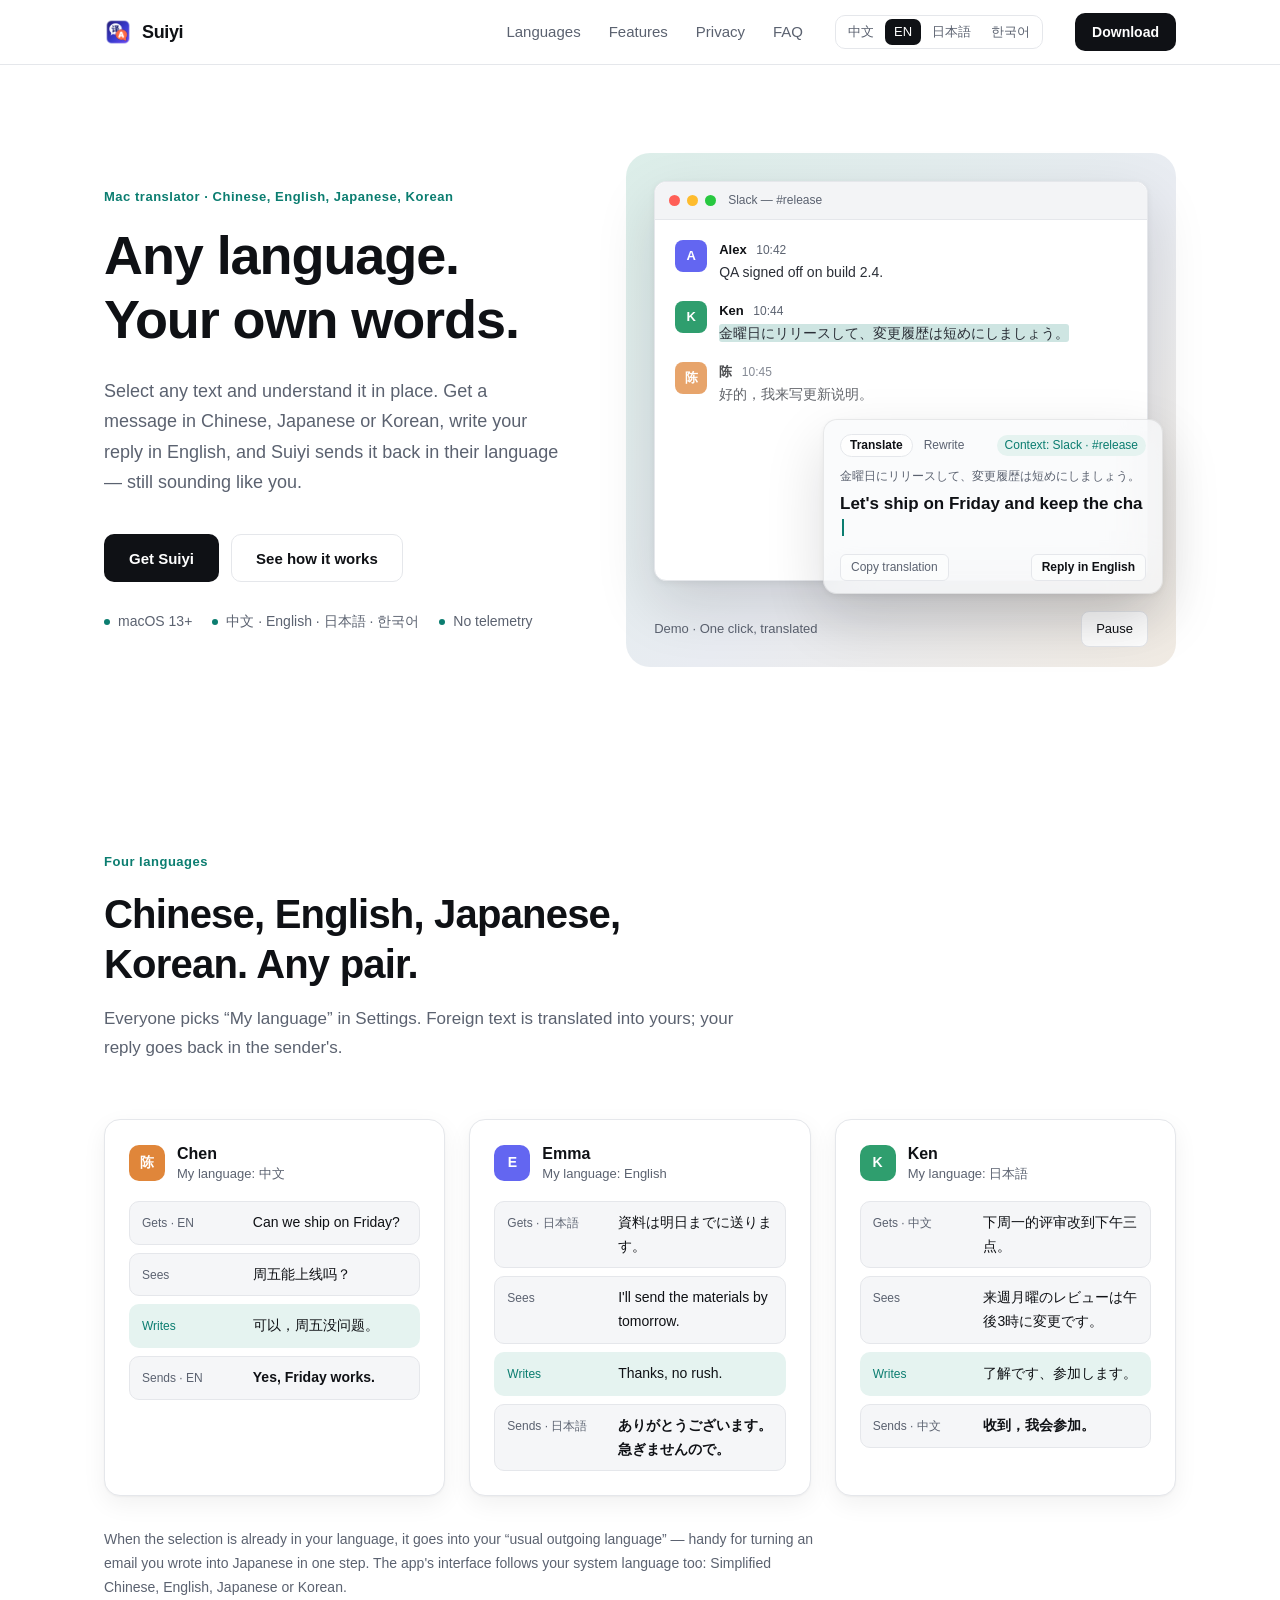
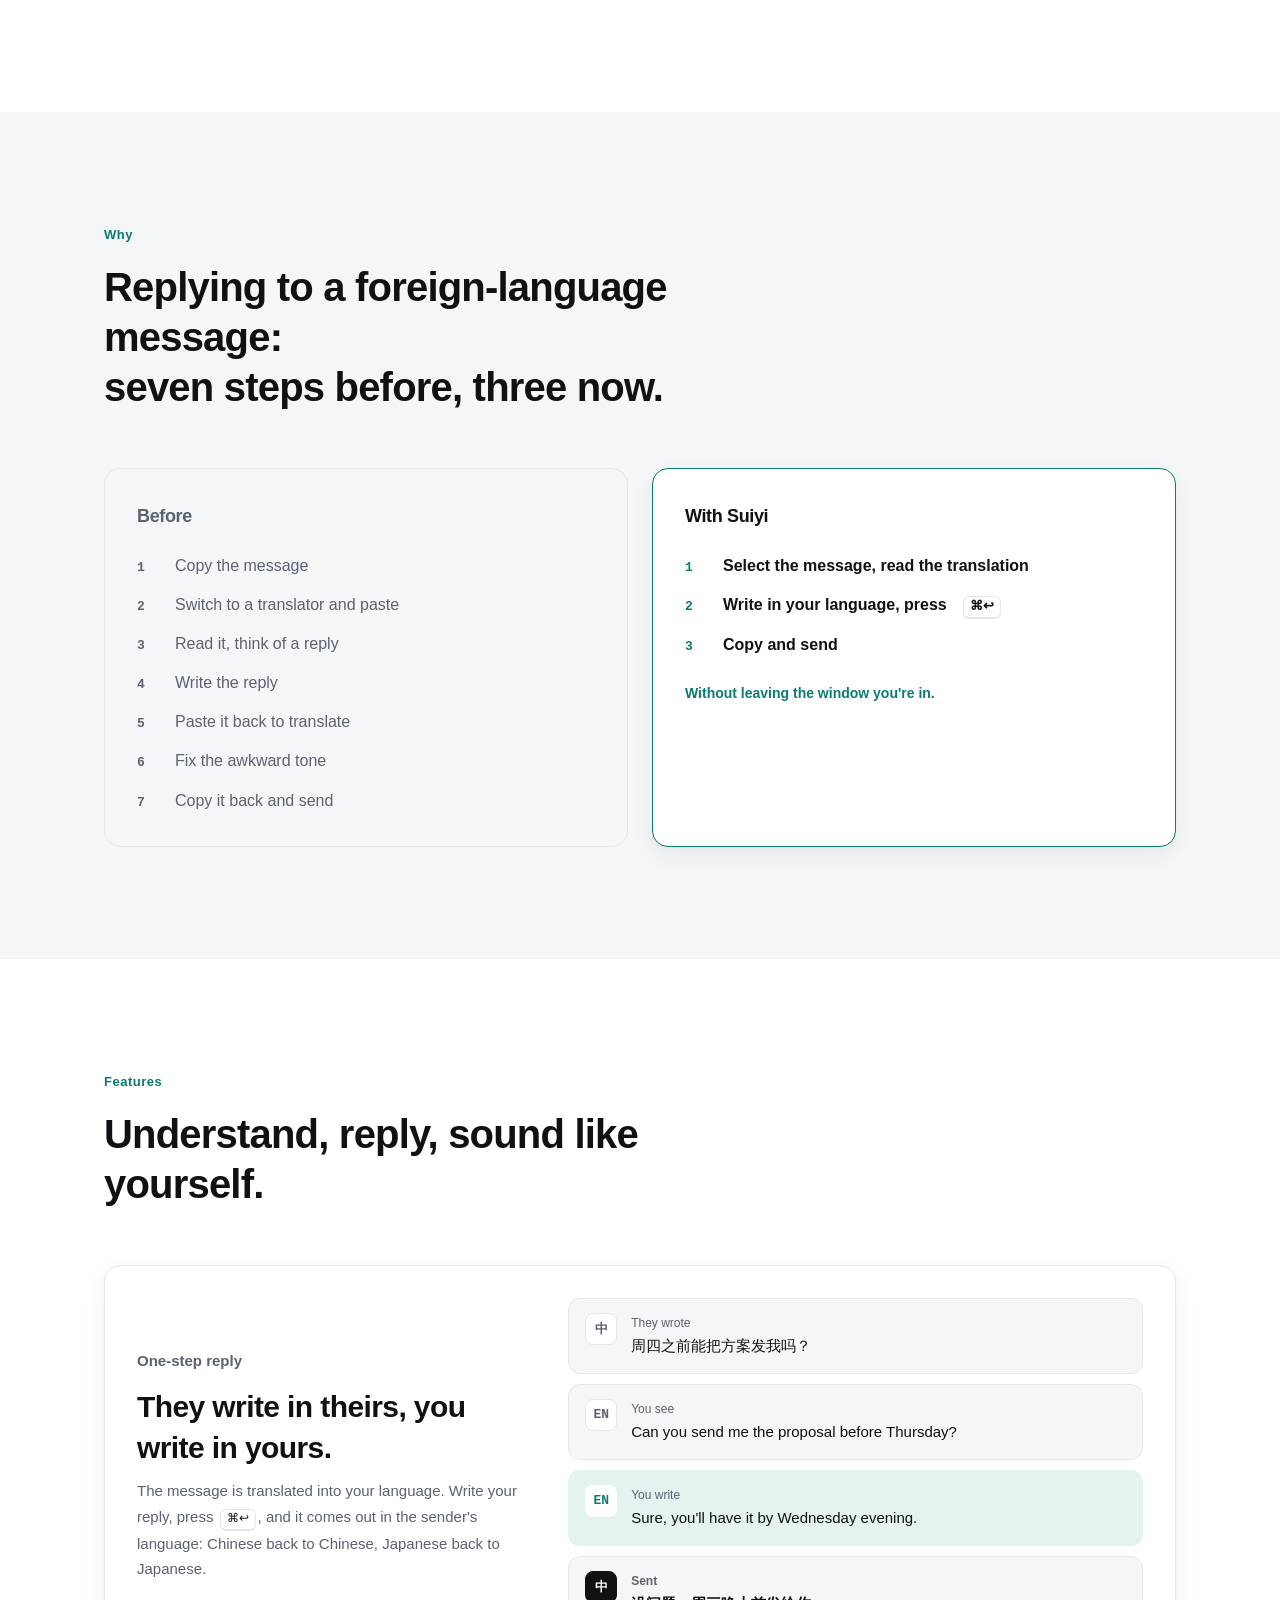
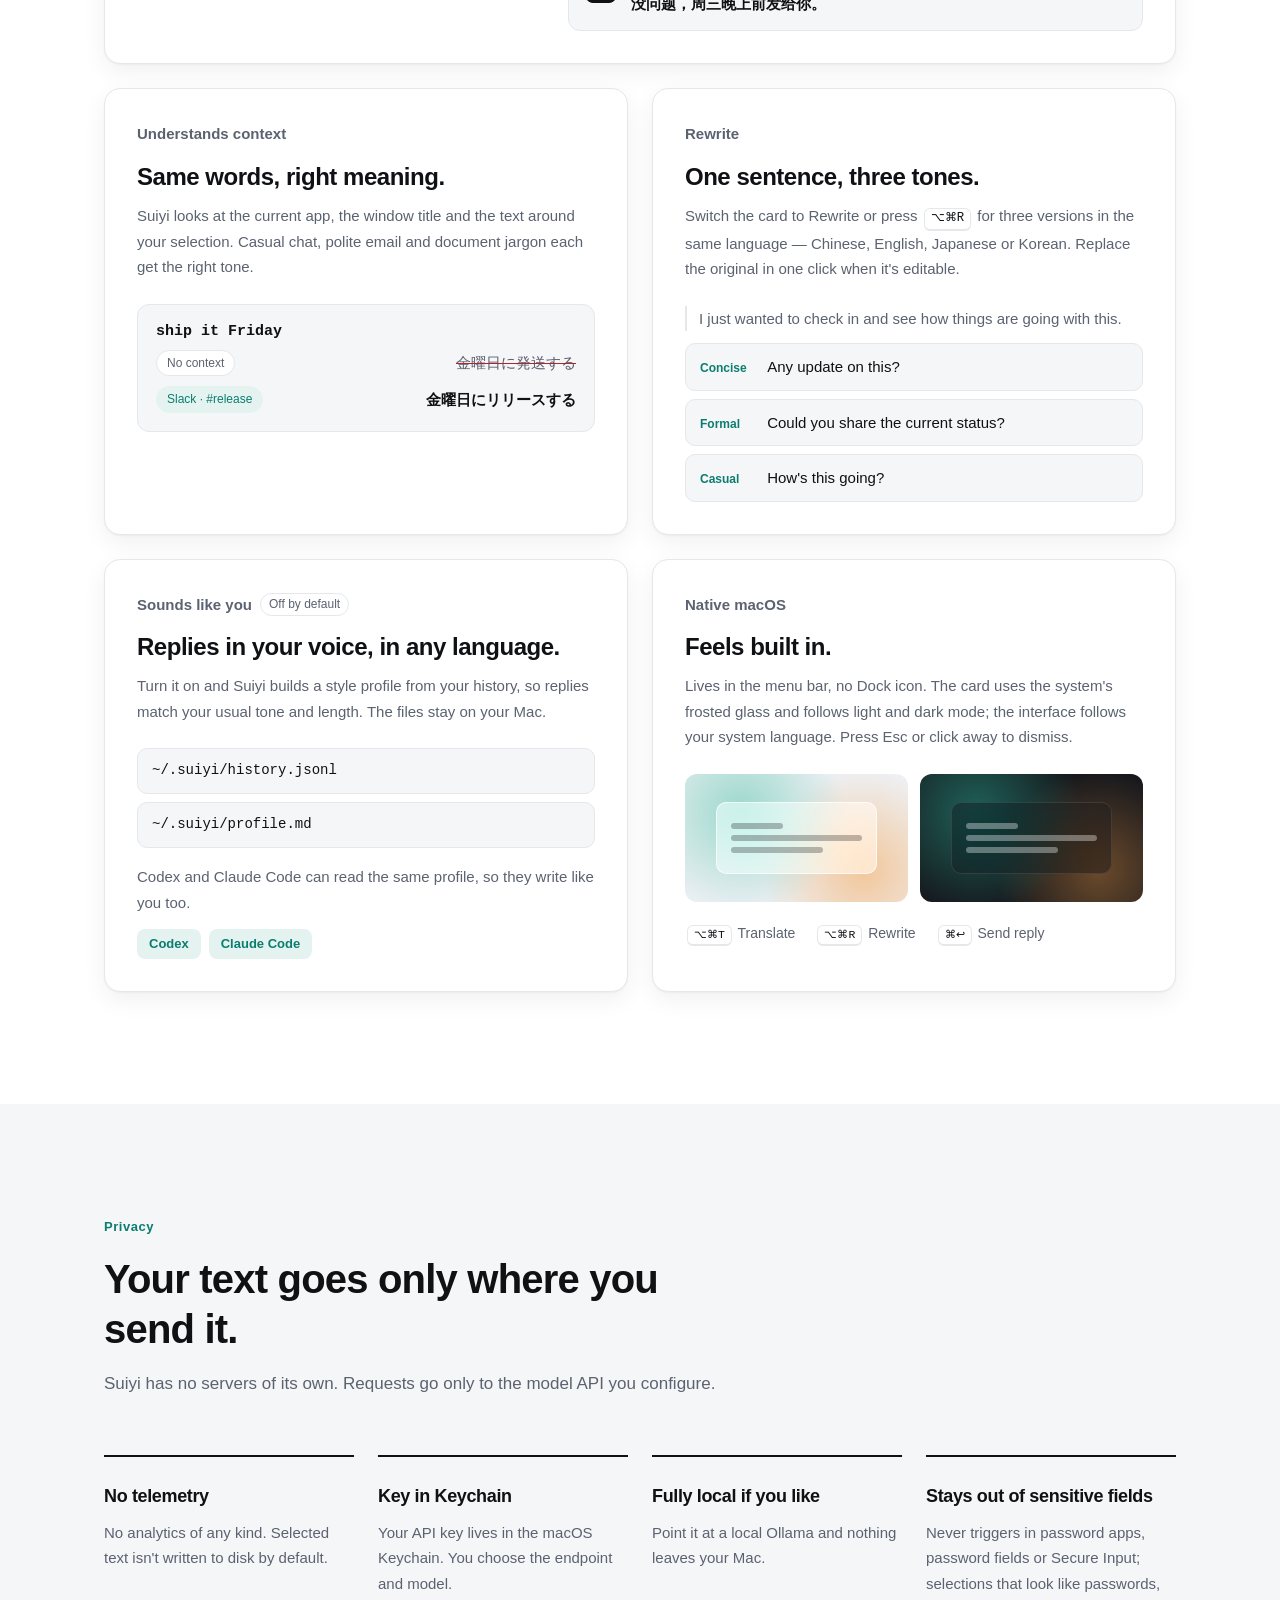
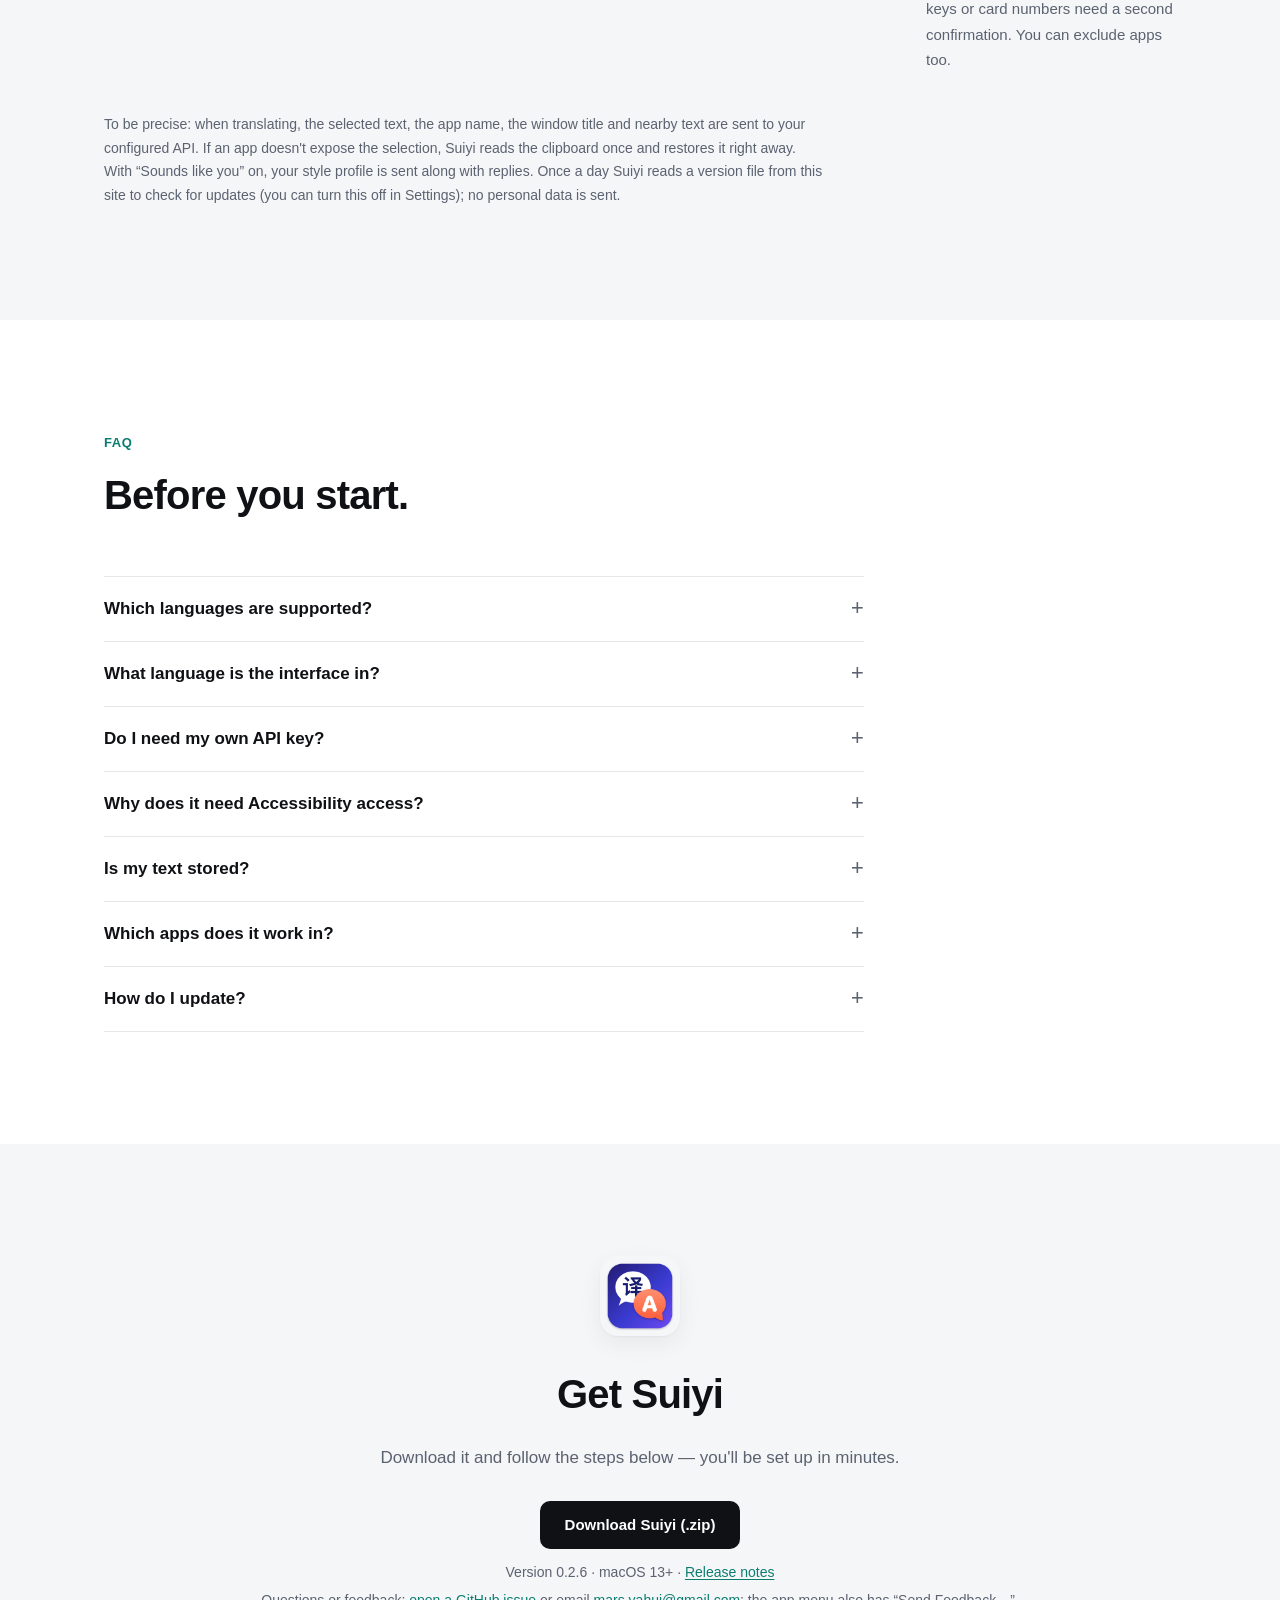
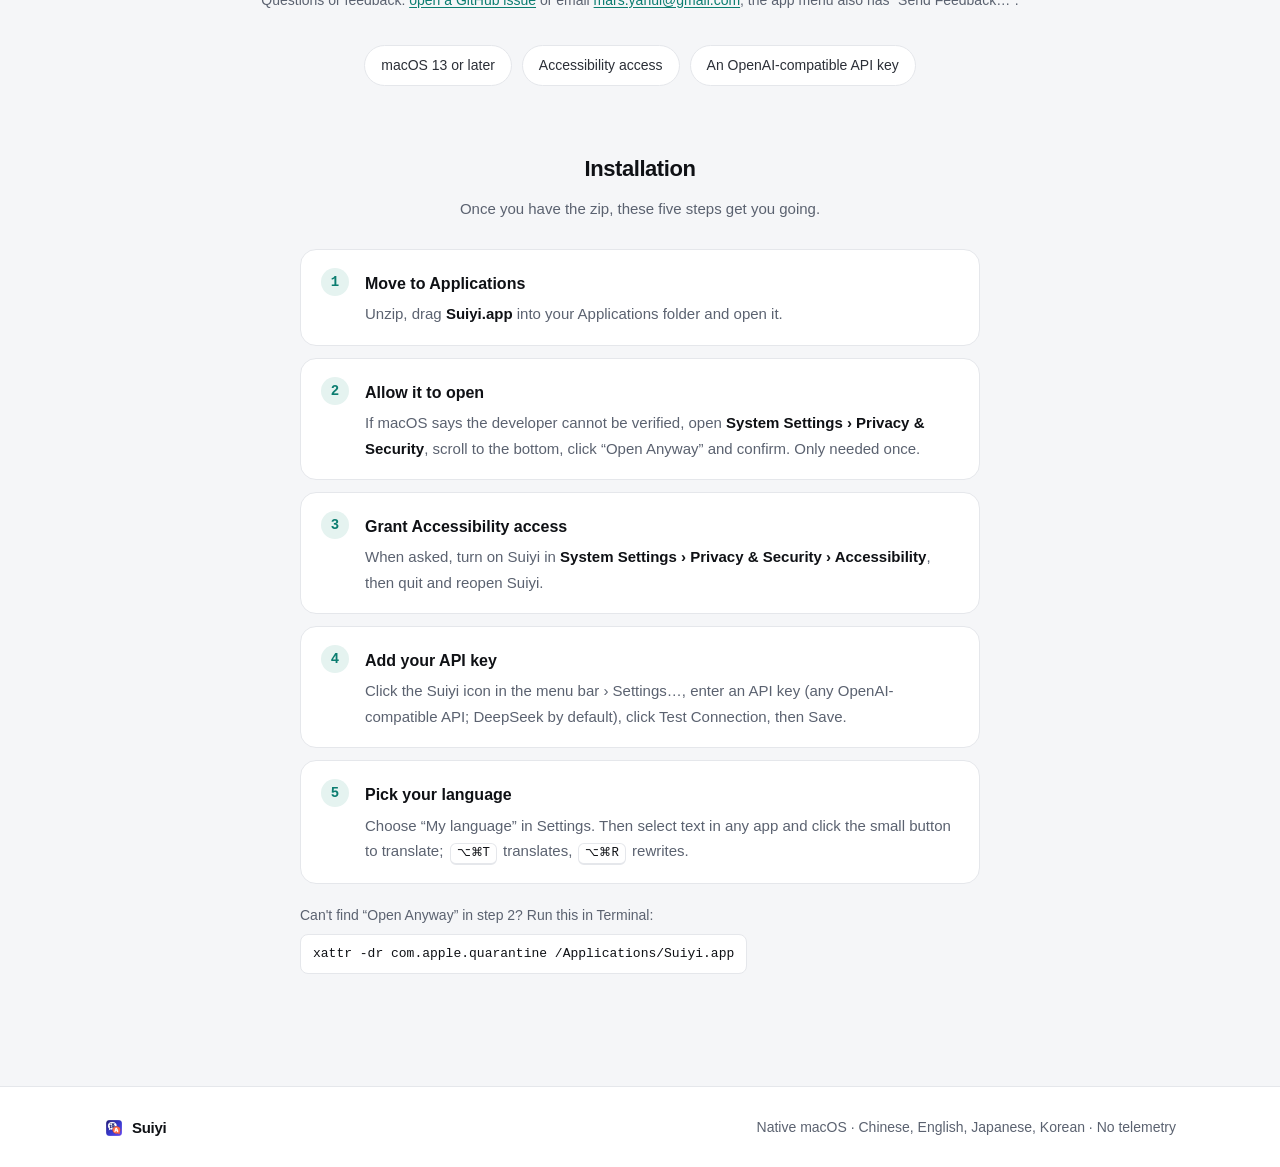
==== en/index.html @ 26861d2a "Merge pull request #13 from mars16881688/release-0.2.6 官网与 latest.json 更新到 0.2.6" ====
<!doctype html>
<html lang="en">
<head>
  <meta charset="utf-8">
  <meta name="viewport" content="width=device-width, initial-scale=1">
  <meta name="color-scheme" content="light dark">
  <meta name="theme-color" content="#ffffff" media="(prefers-color-scheme: light)">
  <meta name="theme-color" content="#0c0d10" media="(prefers-color-scheme: dark)">
  <title>Suiyi — Translate anything on your Mac · Chinese, English, Japanese, Korean</title>
  <meta name="description" content="Suiyi is a menu bar translator for Mac. Translate between Chinese, English, Japanese and Korean wherever you select text, and reply in your own language — it goes out in the sender's. No telemetry.">
  <link rel="alternate" hreflang="zh-CN" href="https://mars16881688.github.io/fanyi-site/">
  <link rel="alternate" hreflang="en" href="https://mars16881688.github.io/fanyi-site/en/">
  <link rel="alternate" hreflang="ja" href="https://mars16881688.github.io/fanyi-site/ja/">
  <link rel="alternate" hreflang="ko" href="https://mars16881688.github.io/fanyi-site/ko/">
  <link rel="alternate" hreflang="x-default" href="https://mars16881688.github.io/fanyi-site/">
  <meta property="og:type" content="website">
  <meta property="og:locale" content="en_US">
  <meta property="og:title" content="Suiyi — Translate anything on your Mac">
  <meta property="og:description" content="Chinese, English, Japanese and Korean, any pair. Read and reply in your own language. Native macOS, no telemetry.">
  <meta property="og:url" content="https://mars16881688.github.io/fanyi-site/en/">
  <meta property="og:image" content="https://mars16881688.github.io/fanyi-site/assets/icon-512.png">
  <link rel="icon" type="image/png" href="../assets/favicon-64.png">
  <link rel="apple-touch-icon" href="../assets/apple-touch-icon.png">
  <link rel="stylesheet" href="../styles.css">
  <script src="../main.js" defer></script>
</head>
<body>
  <a class="skip-link" href="#main">Skip to content</a>

  <header class="site-header">
    <nav class="container nav" aria-label="Main">
      <a class="brand" href="#top"><img src="../assets/favicon-64.png" width="28" height="28" alt=""><span>Suiyi</span></a>
      <div class="nav-links">
        <a href="#languages">Languages</a>
        <a href="#features">Features</a>
        <a href="#privacy">Privacy</a>
        <a href="#faq">FAQ</a>
      </div>
      <div class="lang-switch" aria-label="Language">
        <a href="../" lang="zh-CN" data-lang="zh">中文</a>
        <a href="./" lang="en" data-lang="en" aria-current="page">EN</a>
        <a href="../ja/" lang="ja" data-lang="ja">日本語</a>
        <a href="../ko/" lang="ko" data-lang="ko">한국어</a>
      </div>
      <a class="btn btn-primary btn-sm" href="#get">Download</a>
    </nav>
  </header>

  <main id="main">
    <!-- Hero -->
    <section class="hero" id="top" aria-labelledby="hero-title">
      <div class="container hero-grid">
        <div class="hero-copy">
          <p class="eyebrow">Mac translator · Chinese, English, Japanese, Korean</p>
          <h1 id="hero-title"><span class="line">Any language.</span><span class="line">Your own words.</span></h1>
          <p class="lede">Select any text and understand it in place. Get a message in Chinese, Japanese or Korean, write your reply in English, and Suiyi sends it back in their language — still sounding like you.</p>
          <div class="hero-actions">
            <a class="btn btn-primary" href="#get">Get Suiyi</a>
            <a class="btn btn-ghost" href="#languages">See how it works</a>
          </div>
          <ul class="hero-meta" aria-label="At a glance">
            <li>macOS 13+</li>
            <li>中文 · English · 日本語 · 한국어</li>
            <li>No telemetry</li>
          </ul>
        </div>

        <figure class="hero-visual">
          <div class="mac" id="demo" data-stage="4" role="img"
               data-status="Demo" data-static="Illustration" data-pause="Pause" data-play="Play"
               data-pause-label="Pause the demo" data-play-label="Play the demo"
               data-stages="Before selecting|Japanese text selected|Suiyi button appears|One click, translated|Done"
               aria-label="Illustration: in Slack, a Japanese message is selected, the Suiyi button appears and a frosted-glass card translates it, using the #release channel as context, into: Let's ship on Friday and keep the changelog short.">
            <div class="mac-bar" aria-hidden="true">
              <span class="lights"><i></i><i></i><i></i></span>
              <span class="mac-title">Slack — #release</span>
            </div>
            <div class="mac-body" aria-hidden="true">
              <div class="msg">
                <span class="avatar a1">A</span>
                <div><p class="msg-name">Alex <time>10:42</time></p><p>QA signed off on build 2.4.</p></div>
              </div>
              <div class="msg">
                <span class="avatar a3">K</span>
                <div><p class="msg-name">Ken <time>10:44</time></p><p><mark class="sel" lang="ja">金曜日にリリースして、変更履歴は短めにしましょう。</mark></p></div>
              </div>
              <div class="msg msg-faint">
                <span class="avatar a2">陈</span>
                <div><p class="msg-name">陈 <time>10:45</time></p><p lang="zh-CN">好的，我来写更新说明。</p></div>
              </div>

              <div class="pill"><span class="pill-mark"><svg viewBox="0 0 16 16" width="13" height="13" aria-hidden="true"><path d="M3 3.5h10a1.5 1.5 0 0 1 1.5 1.5v5A1.5 1.5 0 0 1 13 11.5H8l-3 2.5v-2.5H3A1.5 1.5 0 0 1 1.5 10V5A1.5 1.5 0 0 1 3 3.5Z" fill="currentColor"/></svg></span></div>

              <div class="pop">
                <div class="pop-head">
                  <span class="pop-tabs"><b>Translate</b><span>Rewrite</span></span>
                  <span class="pop-ctx">Context: Slack · #release</span>
                </div>
                <p class="pop-src" lang="ja">金曜日にリリースして、変更履歴は短めにしましょう。</p>
                <p class="pop-out"><span id="demo-text">Let's ship on Friday and keep the changelog short.</span><span class="caret"></span></p>
                <div class="pop-actions"><span>Copy translation</span><span class="pop-reply">Reply in English</span></div>
              </div>
            </div>
          </div>
          <figcaption class="demo-bar">
            <span class="demo-status" id="demo-status">Demo</span>
            <button class="demo-toggle" id="demo-toggle" type="button" hidden>Pause</button>
          </figcaption>
        </figure>
      </div>
    </section>

    <!-- Languages -->
    <section class="section" id="languages" aria-labelledby="languages-title">
      <div class="container">
        <div class="section-head">
          <p class="eyebrow">Four languages</p>
          <h2 id="languages-title">Chinese, English, Japanese, Korean. Any pair.</h2>
          <p class="section-sub">Everyone picks “My language” in Settings. Foreign text is translated into yours; your reply goes back in the sender's.</p>
        </div>
        <ul class="people">
          <li class="person">
            <div class="person-head"><span class="avatar a2">陈</span><div><p class="person-name">Chen</p><p class="person-lang">My language: 中文</p></div></div>
            <ol class="flow-list">
              <li><span class="k">Gets · EN</span><span class="v">Can we ship on Friday?</span></li>
              <li><span class="k">Sees</span><span class="v" lang="zh-CN">周五能上线吗？</span></li>
              <li class="mine"><span class="k">Writes</span><span class="v" lang="zh-CN">可以，周五没问题。</span></li>
              <li class="out"><span class="k">Sends · EN</span><span class="v">Yes, Friday works.</span></li>
            </ol>
          </li>
          <li class="person">
            <div class="person-head"><span class="avatar a1">E</span><div><p class="person-name">Emma</p><p class="person-lang">My language: English</p></div></div>
            <ol class="flow-list">
              <li><span class="k">Gets · 日本語</span><span class="v" lang="ja">資料は明日までに送ります。</span></li>
              <li><span class="k">Sees</span><span class="v">I'll send the materials by tomorrow.</span></li>
              <li class="mine"><span class="k">Writes</span><span class="v">Thanks, no rush.</span></li>
              <li class="out"><span class="k">Sends · 日本語</span><span class="v" lang="ja">ありがとうございます。急ぎませんので。</span></li>
            </ol>
          </li>
          <li class="person">
            <div class="person-head"><span class="avatar a3">K</span><div><p class="person-name">Ken</p><p class="person-lang">My language: 日本語</p></div></div>
            <ol class="flow-list">
              <li><span class="k">Gets · 中文</span><span class="v" lang="zh-CN">下周一的评审改到下午三点。</span></li>
              <li><span class="k">Sees</span><span class="v" lang="ja">来週月曜のレビューは午後3時に変更です。</span></li>
              <li class="mine"><span class="k">Writes</span><span class="v" lang="ja">了解です、参加します。</span></li>
              <li class="out"><span class="k">Sends · 中文</span><span class="v" lang="zh-CN">收到，我会参加。</span></li>
            </ol>
          </li>
        </ul>
        <p class="fineprint">When the selection is already in your language, it goes into your “usual outgoing language” — handy for turning an email you wrote into Japanese in one step. The app's interface follows your system language too: Simplified Chinese, English, Japanese or Korean.</p>
      </div>
    </section>

    <!-- Why -->
    <section class="section section-alt" id="why" aria-labelledby="why-title">
      <div class="container">
        <div class="section-head">
          <p class="eyebrow">Why</p>
          <h2 id="why-title">Replying to a foreign-language message:<br>seven steps before, three now.</h2>
        </div>
        <div class="compare">
          <div class="compare-col compare-before">
            <h3>Before</h3>
            <ol>
              <li>Copy the message</li>
              <li>Switch to a translator and paste</li>
              <li>Read it, think of a reply</li>
              <li>Write the reply</li>
              <li>Paste it back to translate</li>
              <li>Fix the awkward tone</li>
              <li>Copy it back and send</li>
            </ol>
          </div>
          <div class="compare-col compare-after">
            <h3>With Suiyi</h3>
            <ol>
              <li>Select the message, read the translation</li>
              <li>Write in your language, press <kbd>⌘↩</kbd></li>
              <li>Copy and send</li>
            </ol>
            <p class="compare-note">Without leaving the window you're in.</p>
          </div>
        </div>
      </div>
    </section>

    <!-- Features -->
    <section class="section" id="features" aria-labelledby="features-title">
      <div class="container">
        <div class="section-head">
          <p class="eyebrow">Features</p>
          <h2 id="features-title">Understand, reply, sound like yourself.</h2>
        </div>

        <!-- Reply -->
        <article class="feature feature-wide">
          <div class="feature-text">
            <p class="tag">One-step reply</p>
            <h3>They write in theirs, you write in yours.</h3>
            <p>The message is translated into your language. Write your reply, press <kbd>⌘↩</kbd>, and it comes out in the sender's language: Chinese back to Chinese, Japanese back to Japanese.</p>
          </div>
          <div class="reply-flow" aria-label="One-step reply example">
            <div class="rf-row"><span class="rf-lang">中</span><p><span class="rf-label">They wrote</span><span lang="zh-CN">周四之前能把方案发我吗？</span></p></div>
            <div class="rf-row"><span class="rf-lang">EN</span><p><span class="rf-label">You see</span>Can you send me the proposal before Thursday?</p></div>
            <div class="rf-row rf-me"><span class="rf-lang">EN</span><p><span class="rf-label">You write</span>Sure, you'll have it by Wednesday evening.</p></div>
            <div class="rf-row rf-out"><span class="rf-lang">中</span><p><span class="rf-label">Sent</span><span lang="zh-CN">没问题，周三晚上前发给你。</span></p></div>
          </div>
        </article>

        <div class="feature-grid">
          <!-- Context -->
          <article class="feature">
            <p class="tag">Understands context</p>
            <h3>Same words, right meaning.</h3>
            <p>Suiyi looks at the current app, the window title and the text around your selection. Casual chat, polite email and document jargon each get the right tone.</p>
            <div class="ctx" aria-label="Context example">
              <p class="ctx-src">ship it Friday</p>
              <div class="ctx-row"><span class="ctx-chip">No context</span><span class="ctx-bad" lang="ja">金曜日に発送する</span></div>
              <div class="ctx-row"><span class="ctx-chip ctx-on">Slack · #release</span><span class="ctx-good" lang="ja">金曜日にリリースする</span></div>
            </div>
          </article>

          <!-- Rewrite -->
          <article class="feature">
            <p class="tag">Rewrite</p>
            <h3>One sentence, three tones.</h3>
            <p>Switch the card to Rewrite or press <kbd>⌥⌘R</kbd> for three versions in the same language — Chinese, English, Japanese or Korean. Replace the original in one click when it's editable.</p>
            <p class="rw-src">I just wanted to check in and see how things are going with this.</p>
            <ul class="rewrite" aria-label="Three rewritten versions">
              <li><span>Concise</span>Any update on this?</li>
              <li><span>Formal</span>Could you share the current status?</li>
              <li><span>Casual</span>How's this going?</li>
            </ul>
          </article>

          <!-- Style -->
          <article class="feature">
            <p class="tag">Sounds like you <span class="badge">Off by default</span></p>
            <h3>Replies in your voice, in any language.</h3>
            <p>Turn it on and Suiyi builds a style profile from your history, so replies match your usual tone and length. The files stay on your Mac.</p>
            <div class="files" aria-label="Local files">
              <code>~/.suiyi/history.jsonl</code>
              <code>~/.suiyi/profile.md</code>
            </div>
            <p class="agents-note">Codex and Claude Code can read the same profile, so they write like you too.</p>
            <div class="agents"><span>Codex</span><span>Claude Code</span></div>
          </article>

          <!-- Native -->
          <article class="feature">
            <p class="tag">Native macOS</p>
            <h3>Feels built in.</h3>
            <p>Lives in the menu bar, no Dock icon. The card uses the system's frosted glass and follows light and dark mode; the interface follows your system language. Press Esc or click away to dismiss.</p>
            <div class="glass-duo" aria-hidden="true">
              <div class="glass-sample gs-light"><div class="gs-card"><i></i><i></i><i></i></div></div>
              <div class="glass-sample gs-dark"><div class="gs-card"><i></i><i></i><i></i></div></div>
            </div>
            <ul class="keys" aria-label="Shortcuts">
              <li><kbd>⌥⌘T</kbd> Translate</li>
              <li><kbd>⌥⌘R</kbd> Rewrite</li>
              <li><kbd>⌘↩</kbd> Send reply</li>
            </ul>
          </article>
        </div>
      </div>
    </section>

    <!-- Privacy -->
    <section class="section section-alt" id="privacy" aria-labelledby="privacy-title">
      <div class="container">
        <div class="section-head">
          <p class="eyebrow">Privacy</p>
          <h2 id="privacy-title">Your text goes only where you send it.</h2>
          <p class="section-sub">Suiyi has no servers of its own. Requests go only to the model API you configure.</p>
        </div>
        <ul class="privacy">
          <li><h3>No telemetry</h3><p>No analytics of any kind. Selected text isn't written to disk by default.</p></li>
          <li><h3>Key in Keychain</h3><p>Your API key lives in the macOS Keychain. You choose the endpoint and model.</p></li>
          <li><h3>Fully local if you like</h3><p>Point it at a local Ollama and nothing leaves your Mac.</p></li>
          <li><h3>Stays out of sensitive fields</h3><p>Never triggers in password apps, password fields or Secure Input; selections that look like passwords, keys or card numbers need a second confirmation. You can exclude apps too.</p></li>
        </ul>
        <p class="fineprint">To be precise: when translating, the selected text, the app name, the window title and nearby text are sent to your configured API. If an app doesn't expose the selection, Suiyi reads the clipboard once and restores it right away. With “Sounds like you” on, your style profile is sent along with replies. Once a day Suiyi reads a version file from this site to check for updates (you can turn this off in Settings); no personal data is sent.</p>
      </div>
    </section>

    <!-- FAQ -->
    <section class="section" id="faq" aria-labelledby="faq-title">
      <div class="container">
        <div class="section-head">
          <p class="eyebrow">FAQ</p>
          <h2 id="faq-title">Before you start.</h2>
        </div>
        <div class="faq">
          <details>
            <summary>Which languages are supported?</summary>
            <p>Any pair of Chinese, English, Japanese and Korean. Pick “My language” in Settings: foreign text goes into your language, your language goes into your “usual outgoing language”, and replies go back in the sender's language. Other languages such as French or German can be translated into your language too.</p>
          </details>
          <details>
            <summary>What language is the interface in?</summary>
            <p>It follows your macOS language: Simplified Chinese, English, Japanese or Korean. Other system languages show English.</p>
          </details>
          <details>
            <summary>Do I need my own API key?</summary>
            <p>Yes. Any OpenAI-compatible API works — DeepSeek by default, or OpenAI, OpenRouter, or a local Ollama. Usage is billed by your provider.</p>
          </details>
          <details>
            <summary>Why does it need Accessibility access?</summary>
            <p>Reading your selection and replacing it with a rewrite both require this macOS permission. Suiyi can't work without it.</p>
          </details>
          <details>
            <summary>Is my text stored?</summary>
            <p>Not by default. Only when you turn on “Sounds like you” are history and the style profile kept on your Mac in <code>~/.suiyi</code>, and you can delete them any time.</p>
          </details>
          <details>
            <summary>Which apps does it work in?</summary>
            <p>Most apps where you can select text: browsers, Slack, Teams, Mail and more. Terminals and code editors often show keys, so they are off by default; turn them on in Settings › Security. You can exclude apps in Settings.</p>
          </details>
          <details>
            <summary>How do I update?</summary>
            <p>When a new version is out, Suiyi tells you; click “Update Now” and it downloads, verifies the signature, replaces itself and reopens, keeping your settings and permissions. You can also use “Check for Updates…” in the menu. Versions 0.2.4 and earlier need a one-time manual download of 0.2.5.</p>
          </details>
        </div>
      </div>
    </section>

    <!-- Get -->
    <section class="section section-alt get" id="get" aria-labelledby="get-title">
      <div class="container get-inner">
        <img class="get-icon" src="../assets/icon-512.png" width="80" height="80" alt="Suiyi app icon">
        <h2 id="get-title">Get Suiyi</h2>
        <p class="section-sub">Download it and follow the steps below — you'll be set up in minutes.</p>
        <a class="btn btn-primary get-mail" href="https://github.com/mars16881688/fanyi-site/releases/latest/download/Suiyi.zip">Download Suiyi (.zip)</a>
        <p class="get-meta">Version 0.2.6 · macOS 13+ · <a href="https://github.com/mars16881688/fanyi-site/releases/latest">Release notes</a></p>
        <p class="get-meta">Questions or feedback: <a href="https://github.com/mars16881688/fanyi-site/issues/new?template=feedback.md">open a GitHub issue</a> or email <a href="mailto:mars.yahui@gmail.com?subject=Suiyi%20feedback">mars.yahui@gmail.com</a>; the app menu also has “Send Feedback…”.</p>
        <ul class="reqs" aria-label="Requirements">
          <li>macOS 13 or later</li>
          <li>Accessibility access</li>
          <li>An OpenAI-compatible API key</li>
        </ul>
        <div class="install" id="install">
          <h3>Installation</h3>
          <p class="install-sub">Once you have the zip, these five steps get you going.</p>
          <ol class="install-steps">
            <li><span class="step-n">1</span><div><h4>Move to Applications</h4><p>Unzip, drag <b>Suiyi.app</b> into your Applications folder and open it.</p></div></li>
            <li><span class="step-n">2</span><div><h4>Allow it to open</h4><p>If macOS says the developer cannot be verified, open <b>System Settings › Privacy &amp; Security</b>, scroll to the bottom, click “Open Anyway” and confirm. Only needed once.</p></div></li>
            <li><span class="step-n">3</span><div><h4>Grant Accessibility access</h4><p>When asked, turn on Suiyi in <b>System Settings › Privacy &amp; Security › Accessibility</b>, then quit and reopen Suiyi.</p></div></li>
            <li><span class="step-n">4</span><div><h4>Add your API key</h4><p>Click the Suiyi icon in the menu bar › Settings…, enter an API key (any OpenAI-compatible API; DeepSeek by default), click Test Connection, then Save.</p></div></li>
            <li><span class="step-n">5</span><div><h4>Pick your language</h4><p>Choose “My language” in Settings. Then select text in any app and click the small button to translate; <kbd>⌥⌘T</kbd> translates, <kbd>⌥⌘R</kbd> rewrites.</p></div></li>
          </ol>
          <p class="install-fallback">Can't find “Open Anyway” in step 2? Run this in Terminal:<br><code>xattr -dr com.apple.quarantine /Applications/Suiyi.app</code></p>
        </div>
      </div>
    </section>
  </main>

  <footer class="site-footer">
    <div class="container footer-inner">
      <span class="brand brand-sm"><img src="../assets/favicon-64.png" width="20" height="20" alt="">Suiyi</span>
      <span>Native macOS · Chinese, English, Japanese, Korean · No telemetry</span>
    </div>
  </footer>
</body>
</html>
---- styles.css ----
/* ---------- Tokens ---------- */
:root {
  --bg: #ffffff;
  --bg-alt: #f5f6f8;
  --card: #ffffff;
  --ink: #0f1115;
  --text: #2b2f37;
  --muted: #5b6270;
  --line: #e5e7eb;
  --accent: #0b7d70;
  --accent-ink: #ffffff;
  --accent-soft: #e5f3f0;
  --mark: rgba(11, 125, 112, 0.2);
  --danger: #b4232c;
  --shadow: 0 1px 2px rgba(15, 17, 21, 0.04), 0 8px 24px rgba(15, 17, 21, 0.06);
  --shadow-lg: 0 2px 6px rgba(15, 17, 21, 0.06), 0 24px 60px rgba(15, 17, 21, 0.14);

  /* 演示窗口 */
  --win: #ffffff;
  --win-bar: #f3f4f6;
  --wall: linear-gradient(135deg, #dceee9 0%, #e9ecf2 55%, #f1ebe3 100%);
  --glass: rgba(248, 249, 251, 0.7);
  --glass-line: rgba(15, 17, 21, 0.08);

  --radius: 16px;
  --font: -apple-system, BlinkMacSystemFont, "SF Pro Text", "PingFang SC", "Hiragino Sans GB", "Microsoft YaHei", "Noto Sans SC", sans-serif;
  --mono: "SF Mono", ui-monospace, Menlo, Consolas, monospace;
  color-scheme: light dark;
}

@media (prefers-color-scheme: dark) {
  :root {
    --bg: #0c0d10;
    --bg-alt: #121419;
    --card: #16181d;
    --ink: #f4f5f7;
    --text: #d6d9df;
    --muted: #9ba2ae;
    --line: #262a31;
    --accent: #36c7b1;
    --accent-ink: #04201c;
    --accent-soft: rgba(54, 199, 177, 0.12);
    --mark: rgba(54, 199, 177, 0.28);
    --danger: #ff8a8f;
    --shadow: 0 1px 2px rgba(0, 0, 0, 0.3), 0 8px 24px rgba(0, 0, 0, 0.25);
    --shadow-lg: 0 2px 6px rgba(0, 0, 0, 0.4), 0 24px 60px rgba(0, 0, 0, 0.5);

    --win: #1b1d22;
    --win-bar: #23262c;
    --wall: linear-gradient(135deg, #0f2a27 0%, #171a22 55%, #251f1a 100%);
    --glass: rgba(40, 43, 50, 0.66);
    --glass-line: rgba(255, 255, 255, 0.12);
  }
}

/* ---------- Base ---------- */
*, *::before, *::after { box-sizing: border-box; }
html { scroll-behavior: smooth; scroll-padding-top: 72px; -webkit-text-size-adjust: 100%; }
body {
  margin: 0;
  font: 16px/1.7 var(--font);
  color: var(--text);
  background: var(--bg);
  -webkit-font-smoothing: antialiased;
}
h1, h2, h3, p, figure, ul, ol { margin: 0; }
ul, ol { padding: 0; list-style: none; }
img { display: block; max-width: 100%; height: auto; }
a { color: inherit; text-decoration: none; }
h1, h2, h3 { color: var(--ink); font-weight: 700; letter-spacing: -0.02em; }
code, kbd { font-family: var(--mono); }
kbd {
  display: inline-block;
  font-size: 0.82em;
  line-height: 1.4;
  padding: 1px 6px;
  margin: 0 2px;
  border: 1px solid var(--line);
  border-bottom-width: 2px;
  border-radius: 6px;
  background: var(--card);
  color: var(--ink);
  white-space: nowrap;
}
:focus-visible { outline: 2px solid var(--accent); outline-offset: 3px; border-radius: 6px; }

.container { width: 100%; max-width: 1120px; margin: 0 auto; padding: 0 24px; }
.skip-link {
  position: absolute; left: 16px; top: -60px; z-index: 100;
  padding: 8px 16px; border-radius: 8px;
  background: var(--ink); color: var(--bg);
}
.skip-link:focus { top: 12px; }

.eyebrow {
  font-size: 13px; font-weight: 600; letter-spacing: 0.04em;
  color: var(--accent); margin-bottom: 16px;
}

/* ---------- Buttons ---------- */
.btn {
  display: inline-flex; align-items: center; justify-content: center;
  min-height: 48px; padding: 0 24px;
  border-radius: 10px; border: 1px solid transparent;
  font-size: 15px; font-weight: 600; line-height: 1;
  transition: background-color .15s, border-color .15s, color .15s;
}
.btn-sm { min-height: 38px; padding: 0 16px; font-size: 14px; }
.btn-primary { background: var(--ink); color: var(--bg); }
.btn-primary:hover { background: var(--accent); color: var(--accent-ink); }
.btn-ghost { border-color: var(--line); color: var(--ink); background: var(--card); }
.btn-ghost:hover { border-color: var(--muted); }

/* ---------- Header ---------- */
.site-header {
  position: sticky; top: 0; z-index: 50;
  background: color-mix(in srgb, var(--bg) 82%, transparent);
  -webkit-backdrop-filter: saturate(180%) blur(16px);
  backdrop-filter: saturate(180%) blur(16px);
  border-bottom: 1px solid var(--line);
}
.nav { display: flex; align-items: center; gap: 32px; height: 64px; }
.brand { display: inline-flex; align-items: center; gap: 10px; font-weight: 700; font-size: 18px; color: var(--ink); letter-spacing: -0.02em; }
.brand img { border-radius: 7px; }
.nav-links { display: flex; gap: 28px; margin-left: auto; font-size: 15px; color: var(--muted); }
.lang-switch { display: flex; gap: 2px; padding: 3px; border: 1px solid var(--line); border-radius: 10px; font-size: 13px; }
.lang-switch a { padding: 3px 9px; border-radius: 7px; color: var(--muted); line-height: 1.6; }
.lang-switch a:hover { color: var(--ink); }
.lang-switch a[aria-current="page"] { background: var(--ink); color: var(--bg); }
.nav-links a { padding: 8px 0; }
.nav-links a:hover { color: var(--ink); }

/* ---------- Hero ---------- */
.hero { padding: 88px 0 72px; }
.hero-grid { display: grid; grid-template-columns: minmax(0, 5fr) minmax(0, 6fr); gap: 64px; align-items: center; }
.hero h1 { font-size: clamp(36px, 4.4vw, 54px); line-height: 1.18; }
.hero h1 .line { display: block; white-space: nowrap; }
.lede { margin-top: 24px; font-size: 18px; color: var(--muted); max-width: 30em; }
.hero-actions { display: flex; flex-wrap: wrap; gap: 12px; margin-top: 36px; }
.hero-meta { display: flex; flex-wrap: wrap; gap: 8px 20px; margin-top: 28px; font-size: 14px; color: var(--muted); }
.hero-meta li { display: inline-flex; align-items: center; gap: 8px; }
.hero-meta li::before { content: ""; width: 6px; height: 6px; border-radius: 50%; background: var(--accent); }

/* 演示：桌面 + 窗口 */
.hero-visual { padding: 28px 28px 20px; border-radius: 24px; background: var(--wall); }
.mac {
  position: relative;
  border-radius: 12px; background: var(--win);
  box-shadow: var(--shadow-lg);
  border: 1px solid var(--line);
}
.mac-bar { border-radius: 12px 12px 0 0; display: flex; align-items: center; gap: 12px; height: 38px; padding: 0 14px; background: var(--win-bar); border-bottom: 1px solid var(--line); }
.lights { display: flex; gap: 7px; }
.lights i { width: 11px; height: 11px; border-radius: 50%; background: #ff5f57; }
.lights i:nth-child(2) { background: #febc2e; }
.lights i:nth-child(3) { background: #28c840; }
.mac-title { font-size: 12px; color: var(--muted); font-weight: 500; }
.mac-body { position: relative; min-height: 360px; padding: 20px 20px 24px; font-size: 14px; line-height: 1.6; color: var(--text); }
.msg { display: flex; gap: 12px; margin-bottom: 18px; }
.msg p { overflow-wrap: anywhere; }
.msg-faint { opacity: .75; }
.msg-name { font-weight: 700; color: var(--ink); font-size: 13px; }
.msg-name time { font-weight: 400; color: var(--muted); margin-left: 6px; font-size: 12px; }
.avatar { flex: none; width: 32px; height: 32px; border-radius: 8px; display: grid; place-items: center; color: #fff; font-weight: 700; font-size: 13px; }
.a1 { background: #6366f1; }
.a2 { background: #e0863a; }
.a3 { background: #2f9e6e; }
.sel { color: inherit; background: var(--mark); border-radius: 3px; padding: 1px 0; transition: background-color .3s; }

.pill {
  position: absolute; left: 64px; top: 152px;
  display: inline-flex; align-items: center; gap: 8px;
  padding: 4px; border-radius: 999px;
  background: var(--glass); border: 1px solid var(--glass-line);
  -webkit-backdrop-filter: blur(18px) saturate(180%);
  backdrop-filter: blur(18px) saturate(180%);
  box-shadow: var(--shadow);
  font-size: 12px; font-weight: 600; color: var(--ink);
  opacity: 0; transform: translateY(4px) scale(.96);
  transition: opacity .25s, transform .25s;
}
.pill-mark { width: 24px; height: 24px; border-radius: 50%; display: grid; place-items: center; background: var(--accent); color: var(--accent-ink); font-size: 12px; }
.pill-sep { width: 1px; height: 12px; background: var(--line); }

.pop {
  position: absolute; right: -16px; bottom: -14px; width: min(340px, calc(100% - 24px));
  padding: 14px 16px 12px; border-radius: 14px;
  background: var(--glass); border: 1px solid var(--glass-line);
  -webkit-backdrop-filter: blur(24px) saturate(180%);
  backdrop-filter: blur(24px) saturate(180%);
  box-shadow: var(--shadow-lg);
  opacity: 0; transform: translateY(10px);
  transition: opacity .35s, transform .35s;
}
.pop-head { display: flex; flex-wrap: wrap; justify-content: space-between; align-items: center; gap: 4px 8px; font-size: 12px; color: var(--muted); }
.pop-tabs { display: inline-flex; gap: 2px; align-items: center; }
.pop-tabs b, .pop-tabs span { padding: 1px 9px; border-radius: 999px; line-height: 1.6; }
.pop-tabs b { font-weight: 600; color: var(--ink); background: color-mix(in srgb, var(--win) 70%, transparent); border: 1px solid var(--line); }
.pop-tabs span { color: var(--muted); }
.pop-brand { display: inline-flex; align-items: center; gap: 6px; font-weight: 600; color: var(--ink); }
.pop-brand img { border-radius: 4px; }
.pop-ctx { padding: 1px 8px; border-radius: 999px; background: var(--accent-soft); color: var(--accent); font-weight: 500; white-space: nowrap; }
.pop-src { margin-top: 10px; font-size: 12px; color: var(--muted); }
.pop-out { margin-top: 4px; min-height: 1.6em; font-size: 17px; font-weight: 600; color: var(--ink); line-height: 1.5; }
.caret { display: inline-block; width: 2px; height: 1em; margin-left: 2px; vertical-align: -2px; background: var(--accent); opacity: 0; }
.pop-actions { display: flex; gap: 6px; margin-top: 12px; font-size: 12px; color: var(--muted); }
.pop-actions span { padding: 3px 10px; border-radius: 6px; border: 1px solid var(--line); background: color-mix(in srgb, var(--win) 50%, transparent); }
.pop-actions .pop-reply { margin-left: auto; color: var(--ink); font-weight: 600; }

/* 演示阶段：0 空 / 1 选中 / 2 按钮 / 3 弹窗输出 / 4 完成 */
.mac[data-stage="0"] .sel { background: transparent; }
.mac[data-stage="2"] .pill { opacity: 1; transform: none; }
.mac[data-stage="3"] .pop, .mac[data-stage="4"] .pop { opacity: 1; transform: none; }
.mac[data-stage="3"] .caret { opacity: 1; animation: blink 1s steps(1) infinite; }
@keyframes blink { 50% { opacity: 0; } }

.demo-bar { display: flex; justify-content: space-between; align-items: center; gap: 12px; margin-top: 30px; font-size: 13px; color: var(--muted); }
.demo-toggle {
  min-height: 36px; min-width: 64px; padding: 0 14px;
  border-radius: 8px; border: 1px solid var(--line);
  background: var(--card); color: var(--ink);
  font: inherit; font-size: 13px; cursor: pointer;
}
.demo-toggle:hover { border-color: var(--muted); }
.demo-toggle[hidden] { display: none; }

/* ---------- Sections ---------- */
.section { padding: 112px 0; }
.section-alt { background: var(--bg-alt); }
.section-head { max-width: 640px; margin-bottom: 56px; }
.section-head h2 { font-size: clamp(28px, 3.4vw, 40px); line-height: 1.25; }
.section-sub { margin-top: 16px; font-size: 17px; color: var(--muted); }

/* 三语：三个人 */
.people { display: grid; grid-template-columns: repeat(3, minmax(0, 1fr)); gap: 24px; }
.person { padding: 24px; border-radius: var(--radius); background: var(--card); border: 1px solid var(--line); box-shadow: var(--shadow); min-width: 0; }
.person-head { display: flex; align-items: center; gap: 12px; margin-bottom: 18px; }
.person-head .avatar { width: 36px; height: 36px; border-radius: 10px; font-size: 14px; }
.person-name { font-weight: 700; color: var(--ink); line-height: 1.3; }
.person-lang { font-size: 13px; color: var(--muted); line-height: 1.4; }
.flow-list { display: grid; gap: 8px; }
.flow-list li { display: grid; grid-template-columns: 7.2em minmax(0, 1fr); gap: 10px; align-items: baseline; padding: 9px 12px; border-radius: 10px; background: var(--bg-alt); border: 1px solid var(--line); font-size: 14px; }
.flow-list .k { font-size: 12px; color: var(--muted); white-space: nowrap; }
.flow-list .v { color: var(--ink); overflow-wrap: anywhere; }
.flow-list .mine { background: var(--accent-soft); border-color: transparent; }
.flow-list .mine .k { color: var(--accent); }
.flow-list .out .v { font-weight: 600; }
#languages .fineprint { margin-top: 32px; }

/* 前后对比 */
.compare { display: grid; grid-template-columns: repeat(2, minmax(0, 1fr)); gap: 24px; }
.compare-col { padding: 32px; border-radius: var(--radius); border: 1px solid var(--line); }
.compare-col h3 { font-size: 18px; margin-bottom: 20px; }
.compare-col ol { counter-reset: n; display: grid; gap: 12px; }
.compare-col li { counter-increment: n; display: flex; align-items: baseline; gap: 14px; font-size: 16px; }
.compare-col li::before { content: counter(n); flex: none; width: 24px; font: 600 13px var(--mono); }
.compare-before { background: var(--bg-alt); }
.compare-before h3, .compare-before li { color: var(--muted); }
.compare-before li::before { color: var(--muted); }
.compare-after { background: var(--card); box-shadow: var(--shadow); border-color: var(--accent); }
.compare-after li { color: var(--ink); font-weight: 600; }
.compare-after li::before { color: var(--accent); }
.compare-note { margin-top: 24px; font-size: 14px; color: var(--accent); font-weight: 600; }

/* 功能卡 */
.feature {
  padding: 32px; border-radius: var(--radius);
  background: var(--card); border: 1px solid var(--line);
  box-shadow: var(--shadow);
  min-width: 0;
}
.feature h3 { font-size: 24px; line-height: 1.35; margin-bottom: 10px; }
.feature > p, .feature-text > p { font-size: 15px; color: var(--muted); }
.feature > p code { font-size: .9em; color: var(--ink); }
.tag { display: flex; align-items: center; gap: 8px; font-size: 13px; font-weight: 600; color: var(--accent); margin-bottom: 14px; }
.badge { font-size: 12px; font-weight: 500; color: var(--muted); border: 1px solid var(--line); border-radius: 999px; padding: 0 8px; }

.feature-wide { display: grid; grid-template-columns: minmax(0, 4fr) minmax(0, 6fr); gap: 48px; align-items: center; margin-bottom: 24px; }
.feature-wide h3 { font-size: clamp(24px, 2.6vw, 30px); }
.feature-grid { display: grid; grid-template-columns: repeat(2, minmax(0, 1fr)); gap: 24px; }

/* 一键回复流程 */
.reply-flow { display: grid; gap: 10px; }
.rf-row { display: flex; gap: 14px; align-items: flex-start; padding: 14px 16px; border-radius: 12px; background: var(--bg-alt); border: 1px solid var(--line); }
.rf-row p { font-size: 15px; color: var(--ink); overflow-wrap: anywhere; }
.rf-label { display: block; font-size: 12px; color: var(--muted); }
.rf-lang { flex: none; width: 32px; height: 32px; border-radius: 8px; display: grid; place-items: center; font: 600 13px var(--mono); color: var(--muted); border: 1px solid var(--line); background: var(--card); }
.rf-me { background: var(--accent-soft); border-color: transparent; }
.rf-me .rf-lang { color: var(--accent); border-color: transparent; }
.rf-out .rf-lang { background: var(--ink); color: var(--bg); border-color: var(--ink); }
.rf-out p { font-weight: 600; }

/* 上下文 */
.ctx { margin-top: 24px; padding: 18px; border-radius: 12px; background: var(--bg-alt); border: 1px solid var(--line); display: grid; gap: 10px; }
.ctx-src { font: 600 15px var(--mono); color: var(--ink); }
.ctx-row { display: flex; align-items: center; justify-content: space-between; gap: 12px; flex-wrap: wrap; font-size: 15px; }
.ctx-chip { font-size: 12px; padding: 2px 10px; border-radius: 999px; border: 1px solid var(--line); color: var(--muted); background: var(--card); }
.ctx-on { color: var(--accent); background: var(--accent-soft); border-color: transparent; }
.ctx-bad { color: var(--muted); text-decoration: line-through; text-decoration-color: var(--danger); }
.ctx-good { color: var(--ink); font-weight: 600; }

/* 改写 */
.rw-src { margin-top: 24px; font-size: 14px; color: var(--muted); padding-left: 12px; border-left: 2px solid var(--line); }
.rewrite { margin-top: 12px; display: grid; gap: 8px; }
.rewrite li { display: flex; gap: 12px; align-items: baseline; padding: 10px 14px; border-radius: 10px; background: var(--bg-alt); border: 1px solid var(--line); font-size: 15px; color: var(--ink); }
.rewrite li span { flex: none; font-size: 12px; color: var(--accent); font-weight: 600; width: 2.5em; }
html[lang="en"] .rewrite li span { width: 4.6em; }
html[lang="ja"] .rewrite li span { width: 5.6em; }
html[lang="ko"] .rewrite li span { width: 4.8em; }
html[lang="ko"] .hero h1 { font-size: clamp(30px, 3.9vw, 46px); }
html[lang="ko"] .hero h1 .line { white-space: normal; word-break: keep-all; }
html[lang="ko"] { word-break: keep-all; }

/* 毛玻璃样例 */
.glass-duo { display: grid; grid-template-columns: 1fr 1fr; gap: 12px; margin-top: 24px; }
.glass-sample { position: relative; height: 128px; border-radius: 12px; overflow: hidden; display: grid; place-items: center; }
.gs-light { background: radial-gradient(circle at 25% 30%, #9bd8cc, transparent 55%), radial-gradient(circle at 80% 75%, #f2c79b, transparent 50%), #eef0f4; }
.gs-dark { background: radial-gradient(circle at 25% 30%, #1f6158, transparent 55%), radial-gradient(circle at 80% 75%, #6b4a2b, transparent 50%), #15171c; }
.gs-card { width: 72%; padding: 14px; border-radius: 10px; -webkit-backdrop-filter: blur(16px) saturate(180%); backdrop-filter: blur(16px) saturate(180%); }
.gs-light .gs-card { background: rgba(255, 255, 255, .55); border: 1px solid rgba(255, 255, 255, .7); }
.gs-dark .gs-card { background: rgba(30, 32, 38, .55); border: 1px solid rgba(255, 255, 255, .1); }
.gs-card i { display: block; height: 6px; border-radius: 3px; margin: 6px 0; }
.gs-light .gs-card i { background: rgba(15, 17, 21, .28); }
.gs-dark .gs-card i { background: rgba(255, 255, 255, .35); }
.gs-card i:nth-child(1) { width: 40%; }
.gs-card i:nth-child(3) { width: 70%; }

/* 个人风格 */
.files { margin-top: 24px; display: grid; gap: 8px; }
.files code { display: block; padding: 10px 14px; border-radius: 10px; background: var(--bg-alt); border: 1px solid var(--line); font-size: 14px; color: var(--ink); overflow-wrap: anywhere; }
.agents { display: flex; gap: 8px; margin-top: 14px; flex-wrap: wrap; }
.agents span { font-size: 13px; font-weight: 600; padding: 4px 12px; border-radius: 8px; background: var(--accent-soft); color: var(--accent); }

.agents-note { margin-top: 16px; font-size: 14px; color: var(--muted); }
.keys { display: flex; flex-wrap: wrap; gap: 8px 20px; margin-top: 20px; font-size: 14px; color: var(--muted); }

/* 隐私 */
.privacy { display: grid; grid-template-columns: repeat(4, minmax(0, 1fr)); gap: 24px; }
.privacy li { padding: 24px 0 0; border-top: 2px solid var(--ink); }
.privacy h3 { font-size: 18px; margin-bottom: 8px; }
.privacy p { font-size: 15px; color: var(--muted); }
.fineprint { margin-top: 40px; max-width: 720px; font-size: 14px; color: var(--muted); }

/* 问答 */
.faq { max-width: 760px; border-top: 1px solid var(--line); }
.faq details { border-bottom: 1px solid var(--line); }
.faq summary {
  display: flex; justify-content: space-between; align-items: center; gap: 16px;
  min-height: 64px; padding: 16px 0; cursor: pointer; list-style: none;
  font-size: 17px; font-weight: 600; color: var(--ink);
}
.faq summary::-webkit-details-marker { display: none; }
.faq summary::after { content: "+"; flex: none; font: 400 22px var(--mono); color: var(--muted); }
.faq details[open] summary::after { content: "−"; }
.faq details p { padding: 0 32px 20px 0; font-size: 15px; color: var(--muted); }
.faq code { font-size: .9em; color: var(--ink); }

/* 获取 */
.get-inner { text-align: center; display: flex; flex-direction: column; align-items: center; }
.get-icon { border-radius: 18px; margin-bottom: 24px; box-shadow: var(--shadow); }
.get h2 { font-size: clamp(28px, 3.4vw, 40px); }
.get .section-sub { max-width: 32em; }
.get-mail { margin-top: 28px; }
.get-meta { margin-top: 12px; font-size: 14px; color: var(--muted); }
.get-meta + .get-meta { margin-top: 4px; }
.get-meta a { color: var(--accent); text-decoration: underline; text-underline-offset: 2px; }
.reqs { display: flex; flex-wrap: wrap; justify-content: center; gap: 10px; margin-top: 32px; }
.reqs li { font-size: 14px; color: var(--text); padding: 8px 16px; border-radius: 999px; border: 1px solid var(--line); background: var(--card); }

/* 安装步骤 */
.install { width: 100%; max-width: 680px; margin-top: 64px; text-align: left; }
.install h3 { font-size: 22px; text-align: center; }
.install-sub { margin-top: 8px; font-size: 15px; color: var(--muted); text-align: center; }
.install-steps { display: grid; gap: 12px; margin-top: 28px; counter-reset: none; }
.install-steps li { display: flex; gap: 16px; align-items: flex-start; padding: 18px 20px; border-radius: var(--radius); background: var(--card); border: 1px solid var(--line); }
.install-steps .step-n { flex: none; width: 28px; height: 28px; border-radius: 50%; display: grid; place-items: center; background: var(--accent-soft); color: var(--accent); font: 600 14px var(--mono); }
.install-steps h4 { margin: 2px 0 4px; font-size: 16px; color: var(--ink); }
.install-steps p { font-size: 15px; color: var(--muted); }
.install-steps b { color: var(--ink); font-weight: 600; }
.install-fallback { margin-top: 20px; font-size: 14px; color: var(--muted); }
.install-fallback code { display: inline-block; margin-top: 6px; padding: 8px 12px; border-radius: 8px; background: var(--card); border: 1px solid var(--line); color: var(--ink); font-size: 13px; overflow-wrap: anywhere; }

/* One more thing：Longbridge 指引 */
.lb-guide .install-steps { max-width: 680px; margin-top: 0; }
.lb-guide .install-steps a { color: var(--accent); text-decoration: underline; text-underline-offset: 2px; }
.lb-fields { display: grid; gap: 6px; margin-top: 12px; }
.lb-fields li { display: grid; grid-template-columns: 6.5em minmax(0, 1fr); gap: 10px; align-items: baseline; padding: 8px 12px; border-radius: 10px; background: var(--bg-alt); border: 1px solid var(--line); font-size: 14px; }
.lb-k { color: var(--muted); font-size: 13px; }
.lb-v { color: var(--ink); overflow-wrap: anywhere; }
.lb-v code { font-size: 13px; }
.lb-guide .fineprint { margin-top: 20px; }

/* 页脚 */
.site-footer { border-top: 1px solid var(--line); padding: 28px 0; font-size: 14px; color: var(--muted); }
.footer-inner { display: flex; justify-content: space-between; align-items: center; gap: 16px; flex-wrap: wrap; }
.brand-sm { font-size: 15px; gap: 8px; }
.brand-sm img { border-radius: 5px; }

/* ---------- Responsive ---------- */
@media (max-width: 960px) {
  .hero { padding: 56px 0 72px; }
  .hero-grid { grid-template-columns: minmax(0, 1fr); gap: 48px; }
  .feature-wide { grid-template-columns: minmax(0, 1fr); gap: 28px; }
  .privacy { grid-template-columns: repeat(2, minmax(0, 1fr)); gap: 32px 24px; }
  .people { grid-template-columns: minmax(0, 1fr); max-width: 560px; }
}

@media (max-width: 640px) {
  .container { padding: 0 16px; }
  .nav { gap: 16px; height: 56px; }
  .nav-links { display: none; }
  .lang-switch { margin-left: auto; }
  .lb-fields li { grid-template-columns: minmax(0, 1fr); gap: 2px; }
  .lang-switch a { padding: 3px 6px; }
  /* Four language labels need the room: the header keeps only the icon. */
  .nav > .brand span { position: absolute; width: 1px; height: 1px; overflow: hidden; clip: rect(0 0 0 0); white-space: nowrap; }
  .nav { gap: 10px; }
  .nav .btn-sm { padding: 0 12px; }
  .hero { padding: 40px 0 56px; }
  .lede { font-size: 16px; }
  .hero-actions .btn { flex: 1 1 140px; }
  .hero-visual { padding: 12px; border-radius: 18px; margin: 0 -4px; }
  .mac-body { min-height: 330px; padding: 16px 14px; font-size: 13px; }
  .pop-src { display: none; }
  .msg-faint { display: none; }
  .msg { gap: 10px; margin-bottom: 14px; }
  .avatar { width: 28px; height: 28px; font-size: 12px; }
  .pill { left: 52px; top: 168px; }
  .pop { left: 10px; right: 10px; bottom: 10px; width: auto; }
  .hero-visual { padding-bottom: 12px; }
  .demo-bar { margin-top: 12px; }
  .pop-out { font-size: 16px; }
  .section { padding: 72px 0; }
  .section-head { margin-bottom: 36px; }
  .compare, .feature-grid, .privacy { grid-template-columns: minmax(0, 1fr); }
  .compare-col { padding: 24px 20px; }
  .feature { padding: 24px 20px; }
  .feature h3 { font-size: 22px; }
  .glass-sample { height: 104px; }
}

@media (prefers-reduced-motion: reduce) {
  html { scroll-behavior: auto; }
  *, *::before, *::after { transition: none !important; animation: none !important; }
}
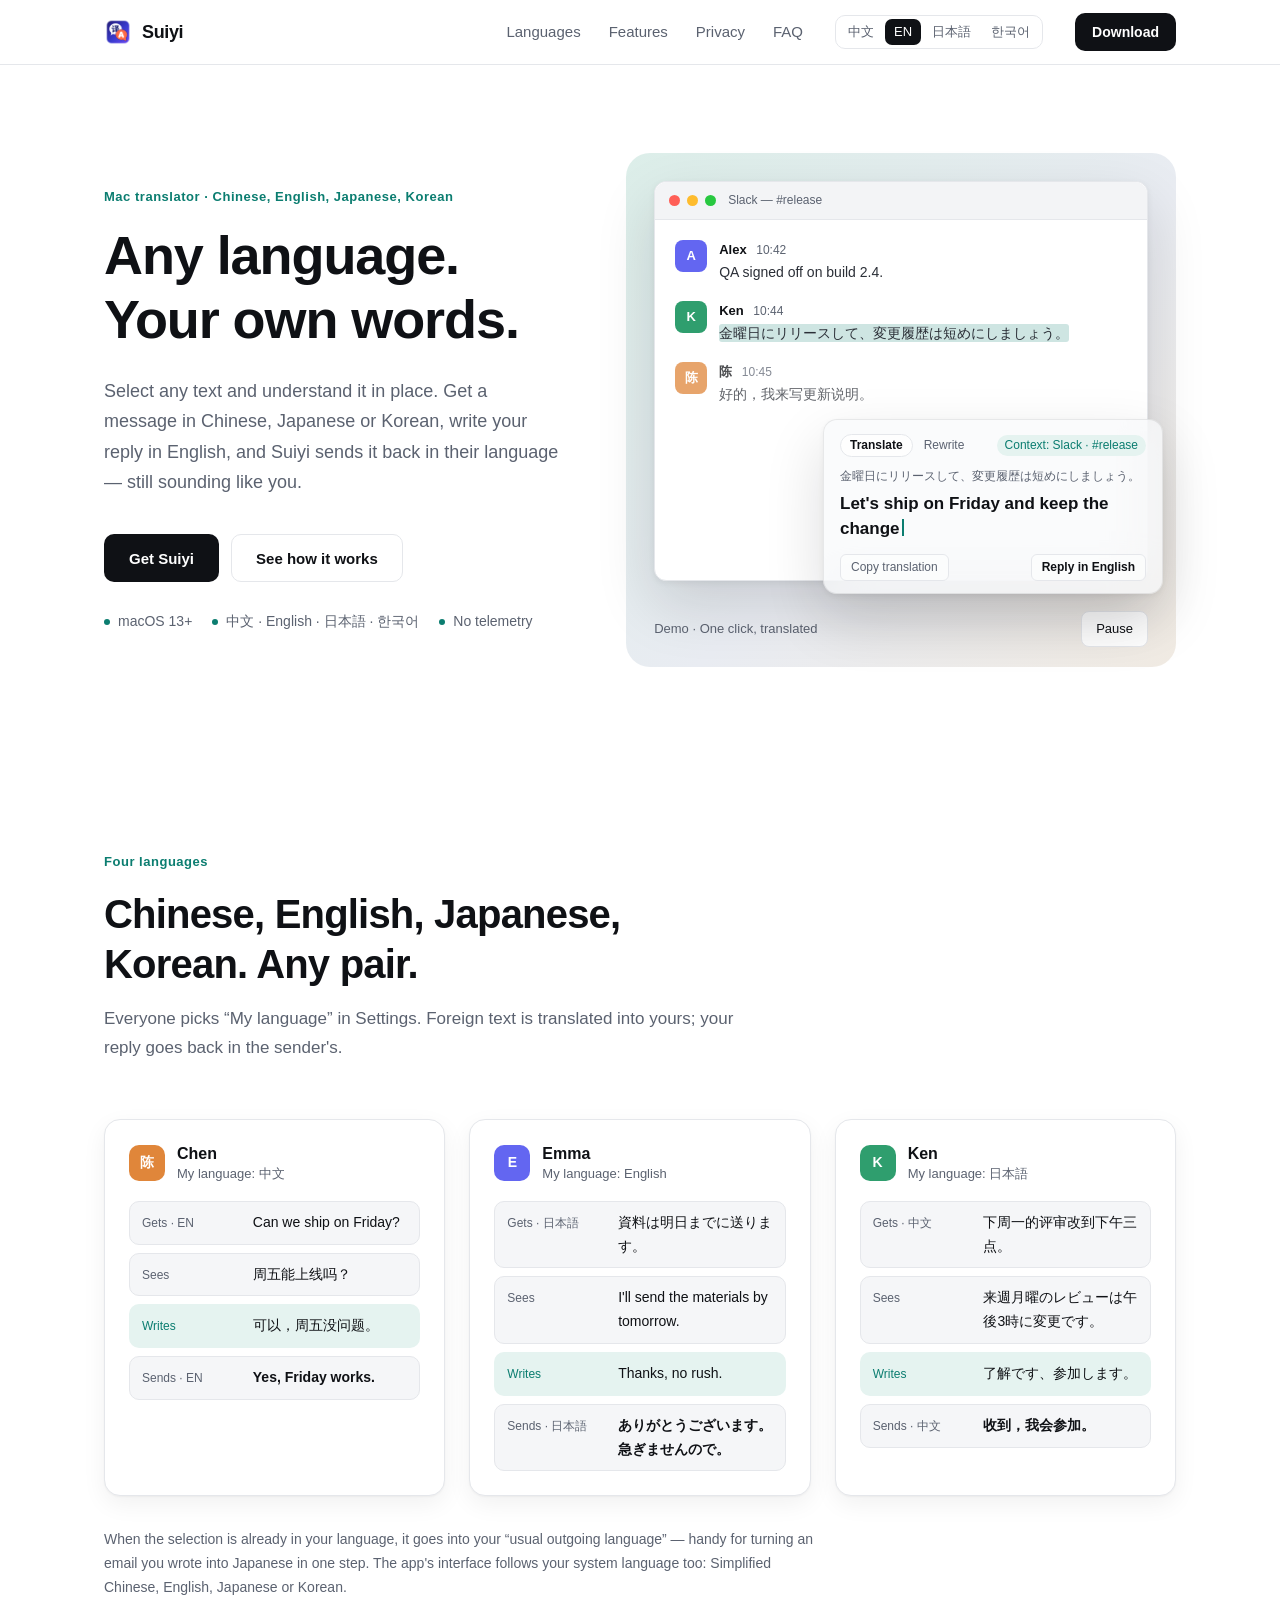
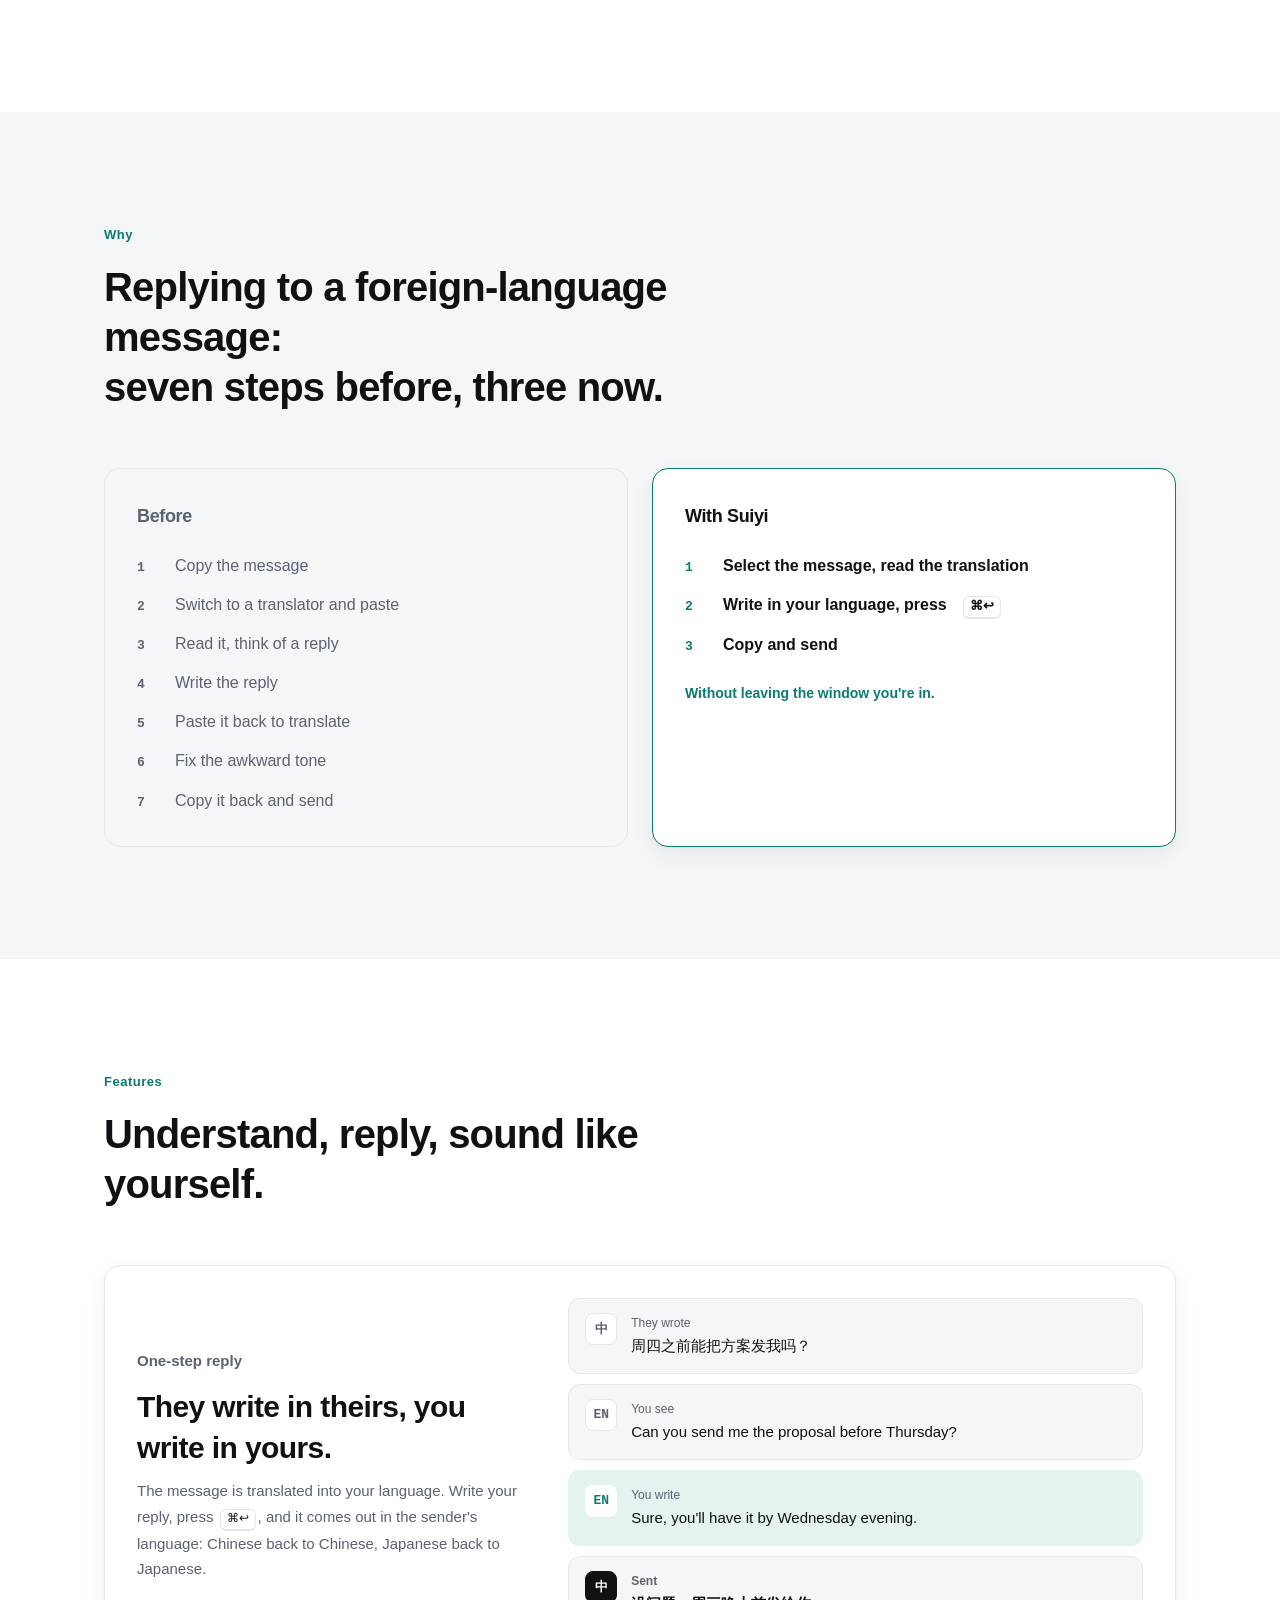
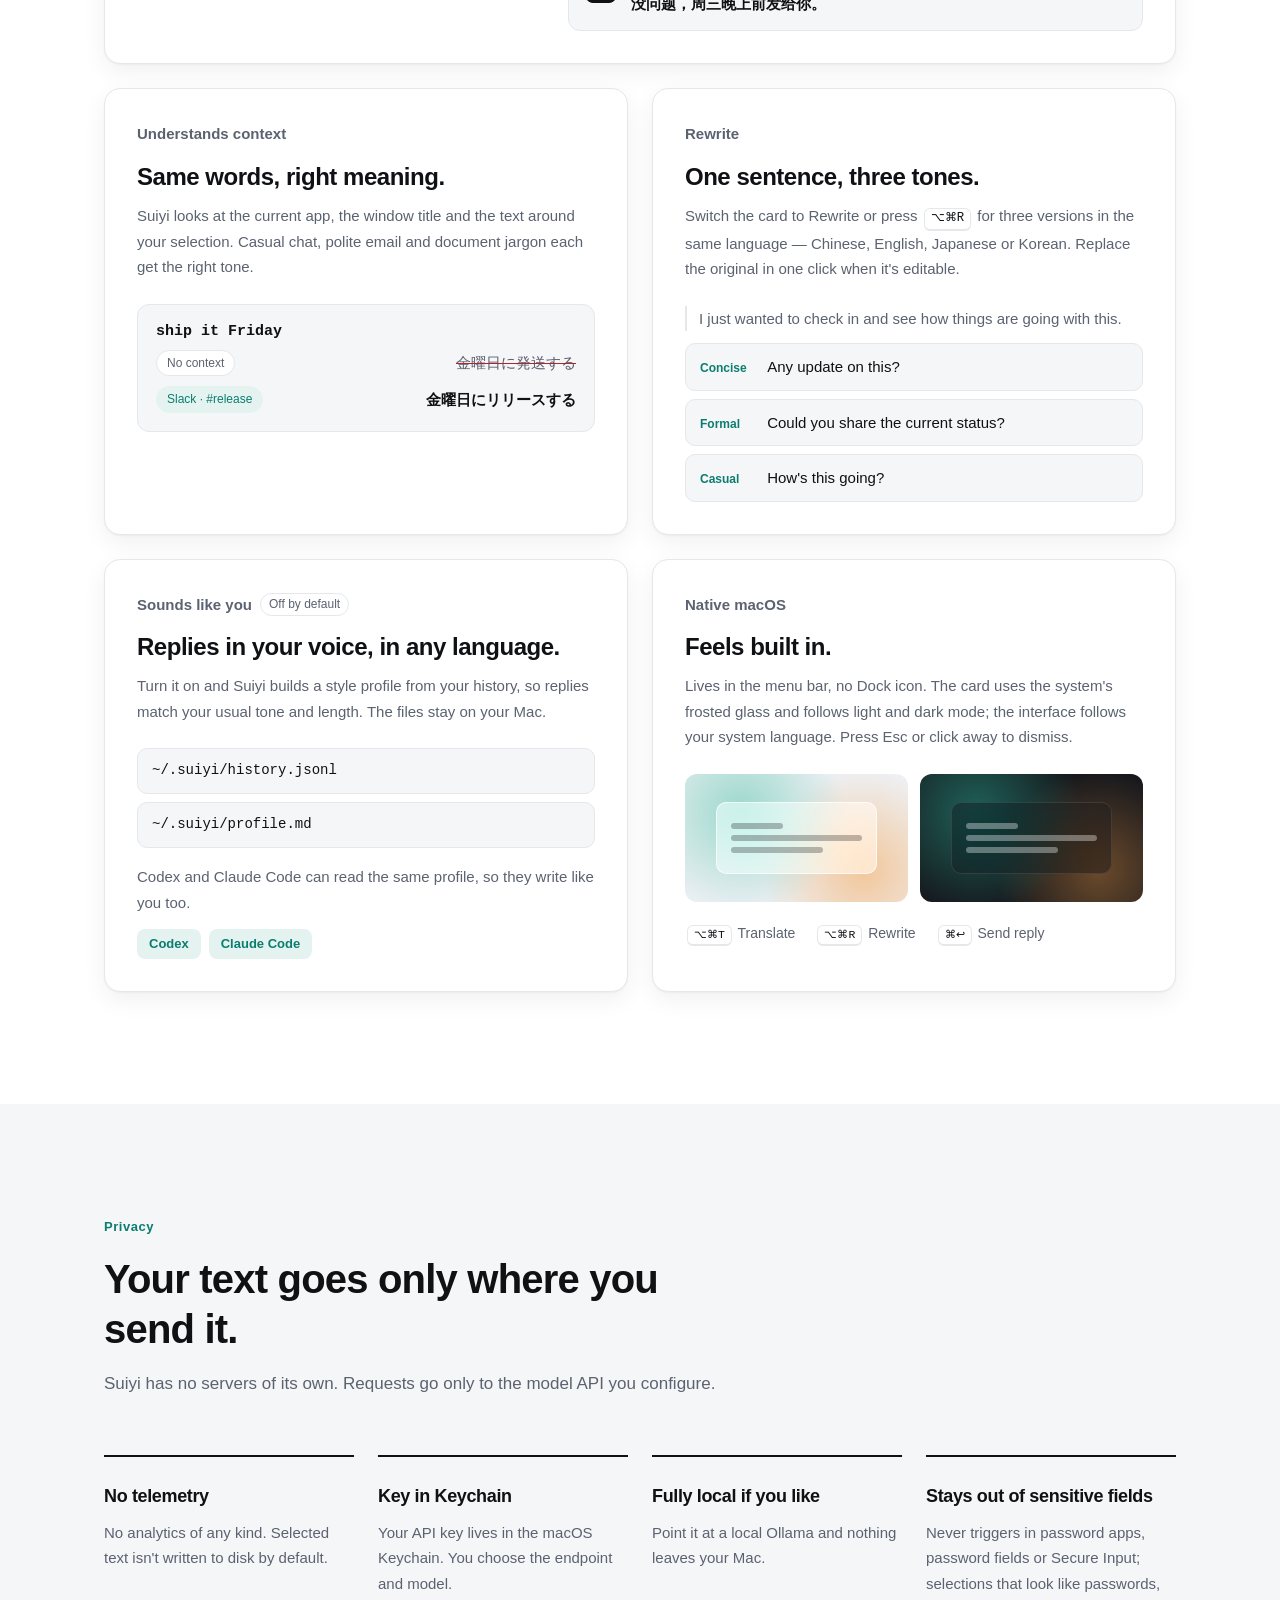
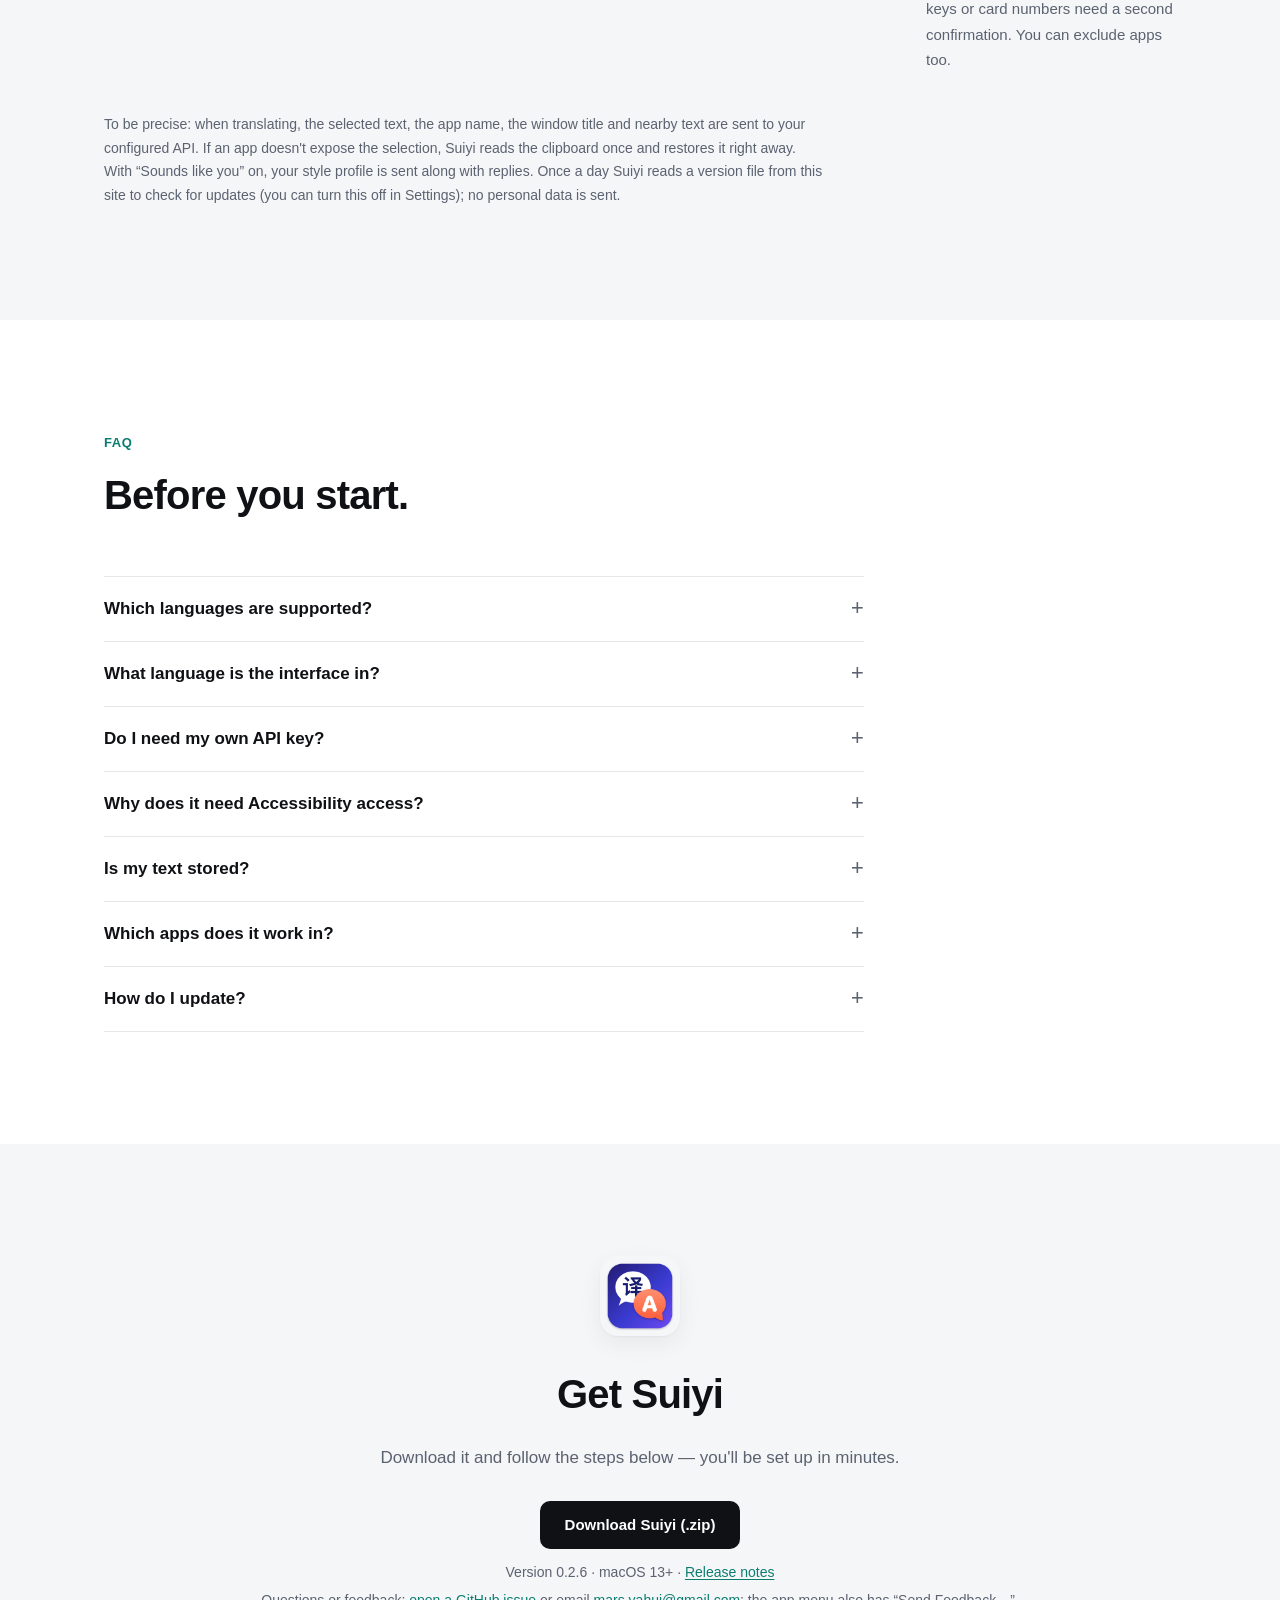
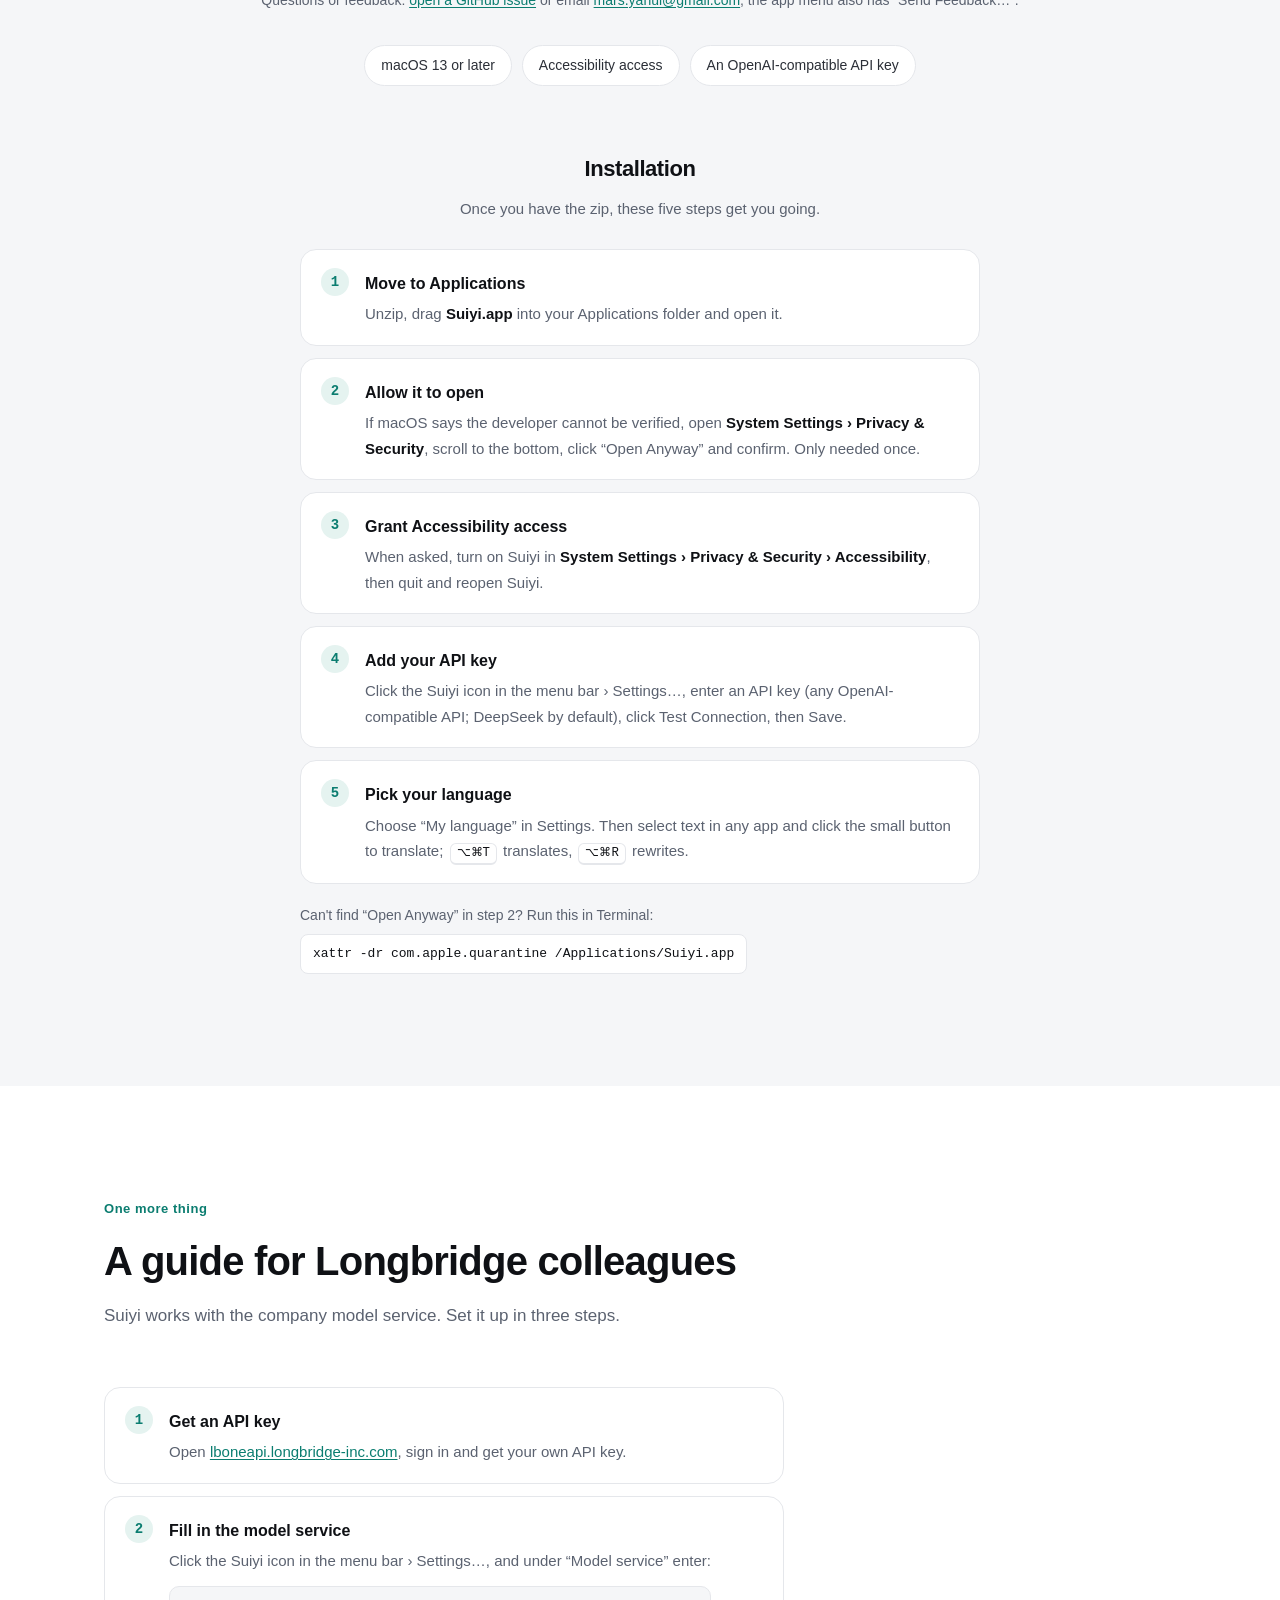
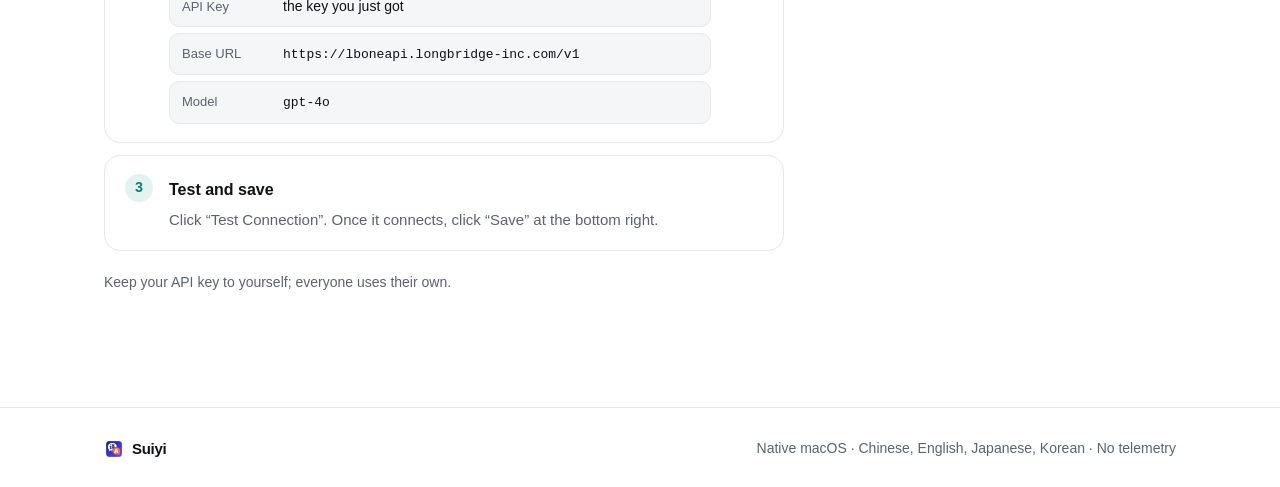
==== commit ff0d71c3: "Merge pull request #13 from mars16881688/release-0.2.6 官网与 latest.json 更新到 0.2.6" ====
--- a/en/index.html
+++ b/en/index.html
@@ -351,6 +351,22 @@
         </div>
       </div>
     </section>
+    <!-- One more thing -->
+    <section class="section lb-guide" id="longbridge" aria-labelledby="longbridge-title">
+      <div class="container">
+        <div class="section-head">
+          <p class="eyebrow">One more thing</p>
+          <h2 id="longbridge-title">A guide for Longbridge colleagues</h2>
+          <p class="section-sub">Suiyi works with the company model service. Set it up in three steps.</p>
+        </div>
+        <ol class="install-steps">
+            <li><span class="step-n">1</span><div><h4>Get an API key</h4><p>Open <a href="https://lboneapi.longbridge-inc.com/">lboneapi.longbridge-inc.com</a>, sign in and get your own API key.</p></div></li>
+            <li><span class="step-n">2</span><div><h4>Fill in the model service</h4><p>Click the Suiyi icon in the menu bar › Settings…, and under “Model service” enter:</p><ul class="lb-fields"><li><span class="lb-k">API Key</span><span class="lb-v">the key you just got</span></li><li><span class="lb-k">Base URL</span><span class="lb-v"><code>https://lboneapi.longbridge-inc.com/v1</code></span></li><li><span class="lb-k">Model</span><span class="lb-v"><code>gpt-4o</code></span></li></ul></div></li>
+            <li><span class="step-n">3</span><div><h4>Test and save</h4><p>Click “Test Connection”. Once it connects, click “Save” at the bottom right.</p></div></li>
+        </ol>
+        <p class="fineprint">Keep your API key to yourself; everyone uses their own.</p>
+      </div>
+    </section>
   </main>
 
   <footer class="site-footer">
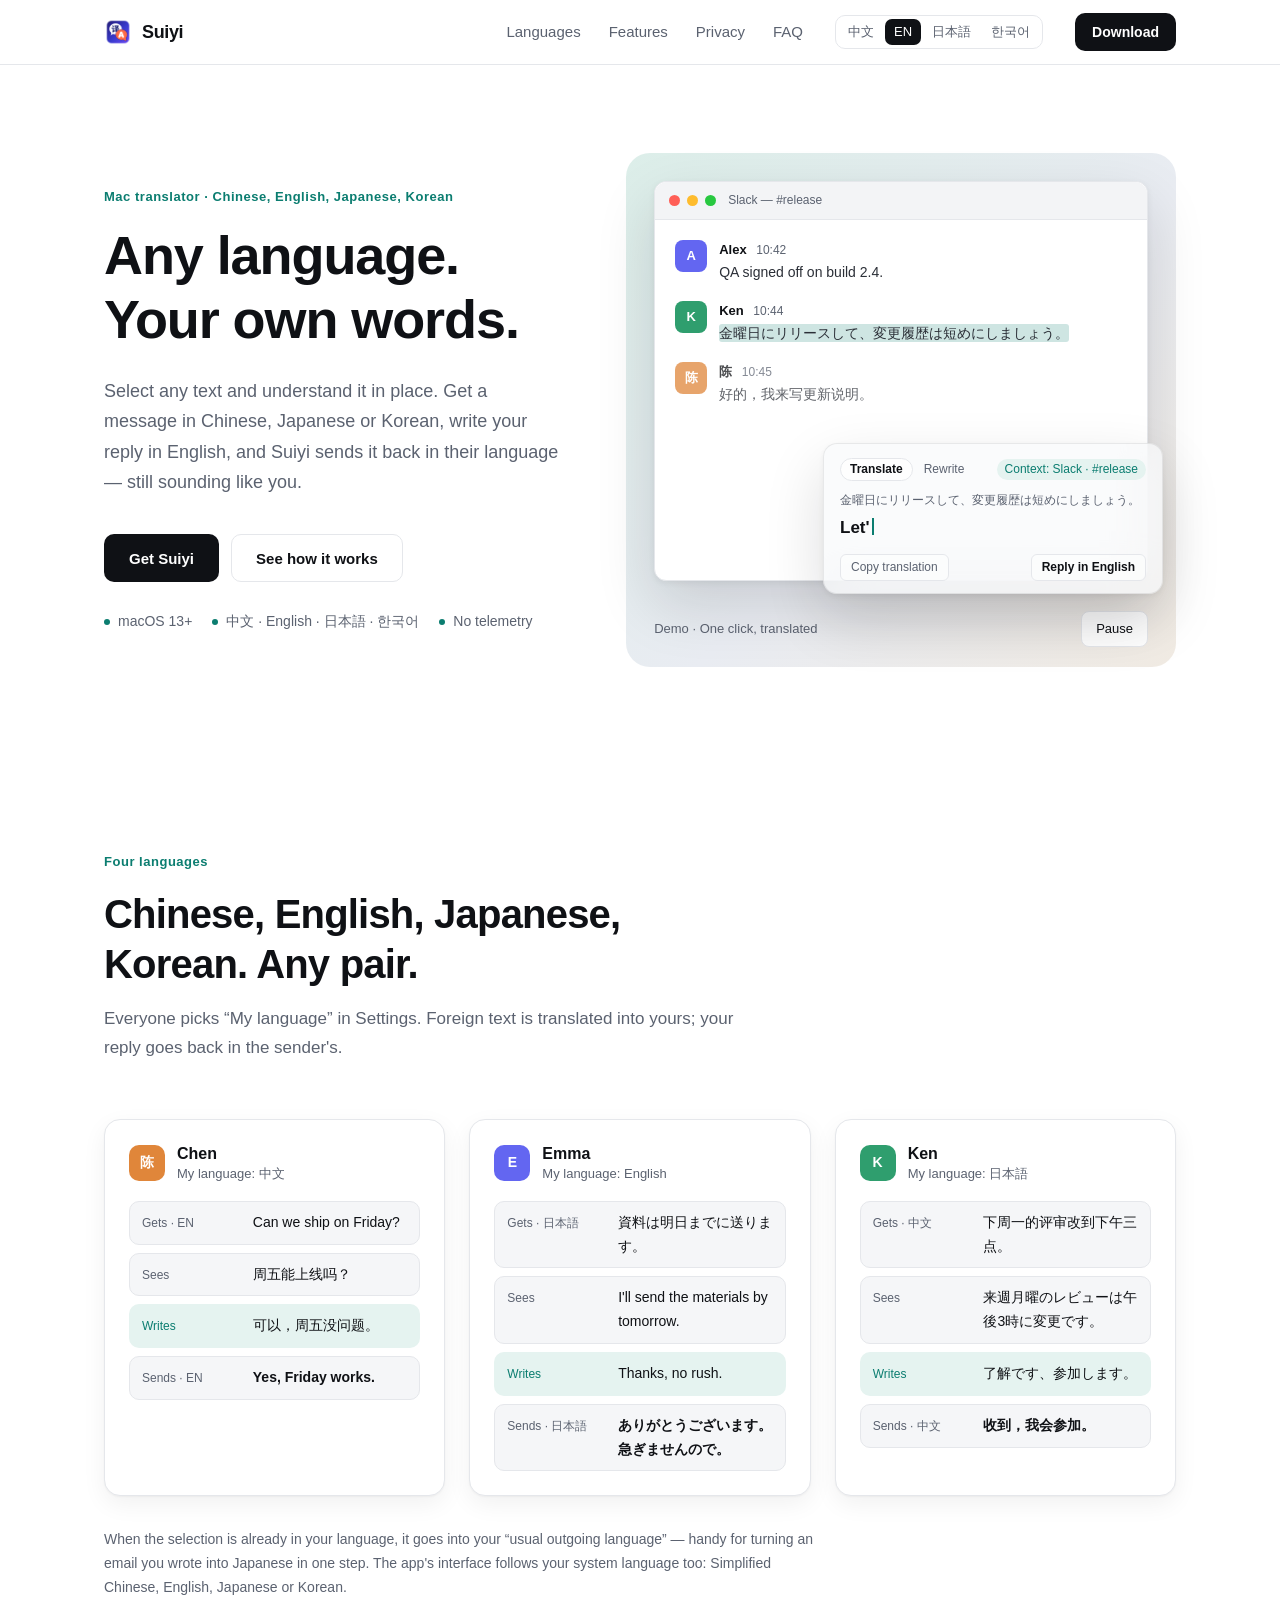
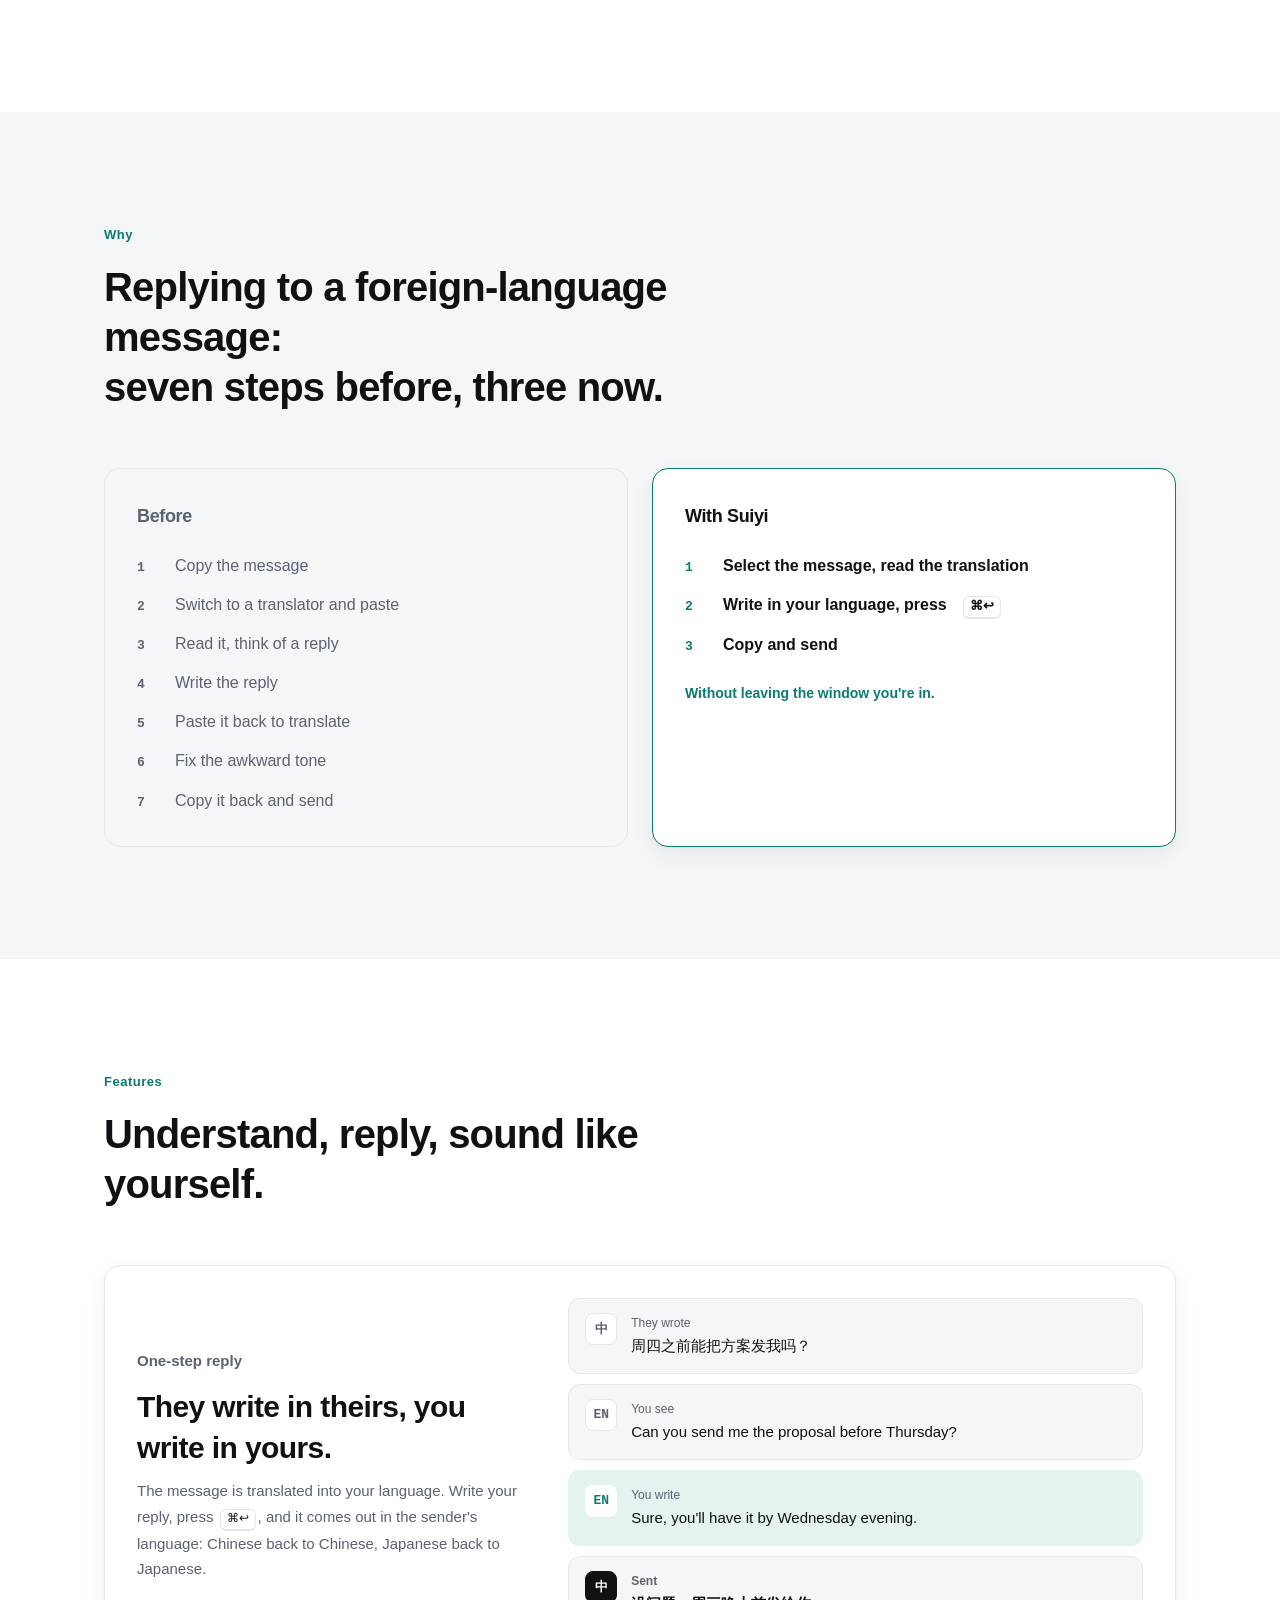
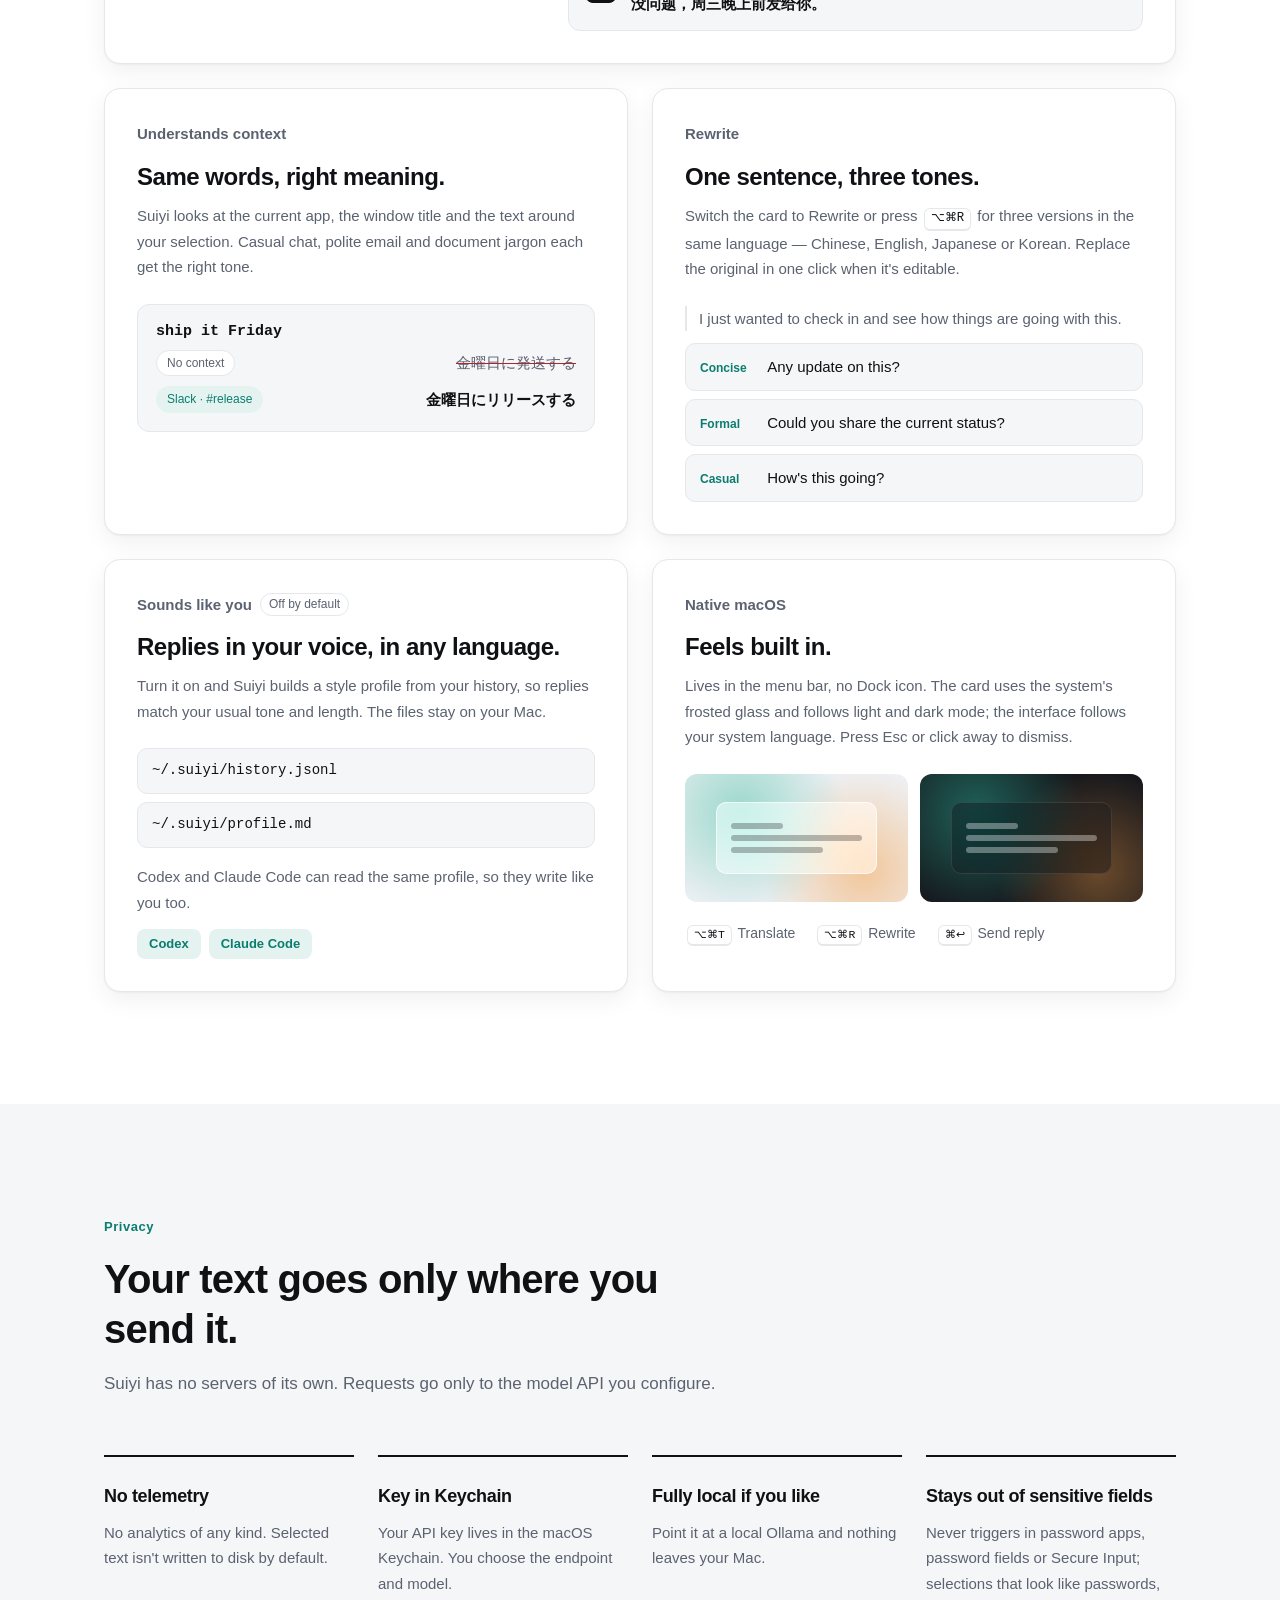
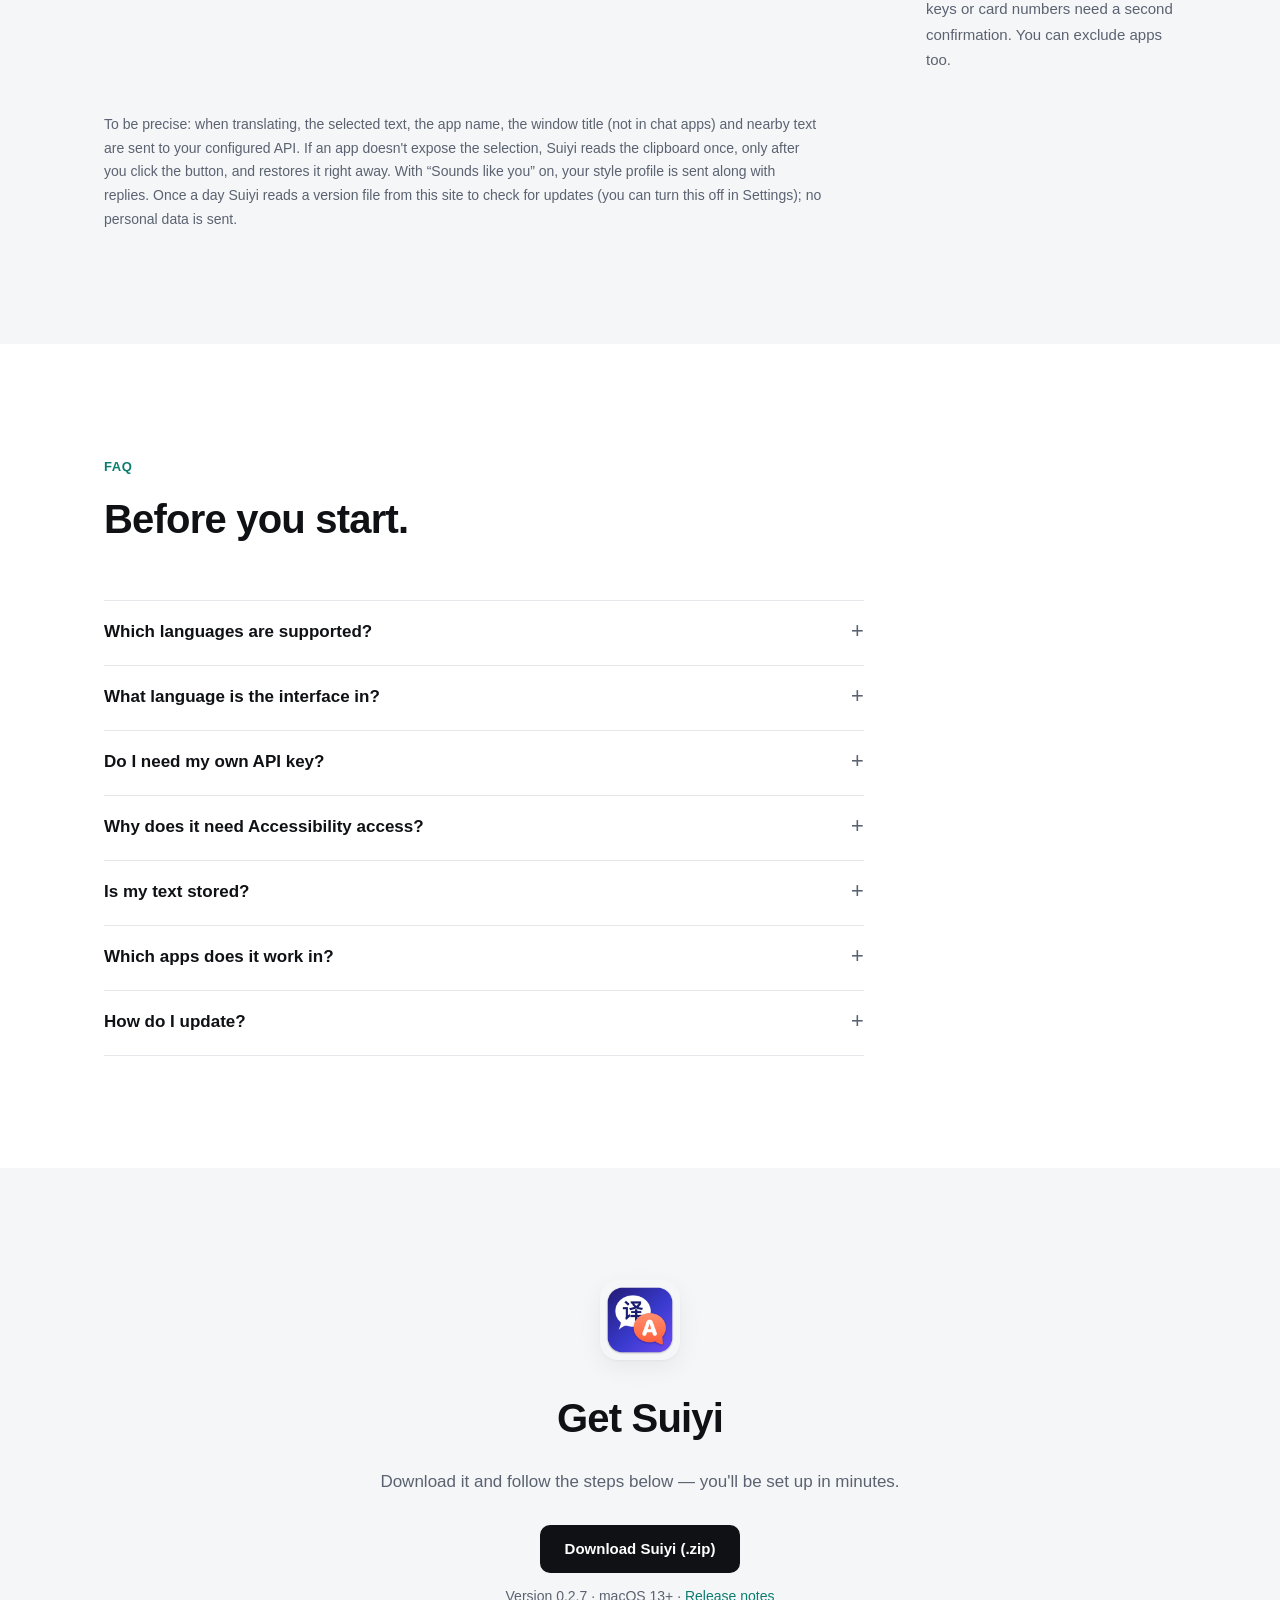
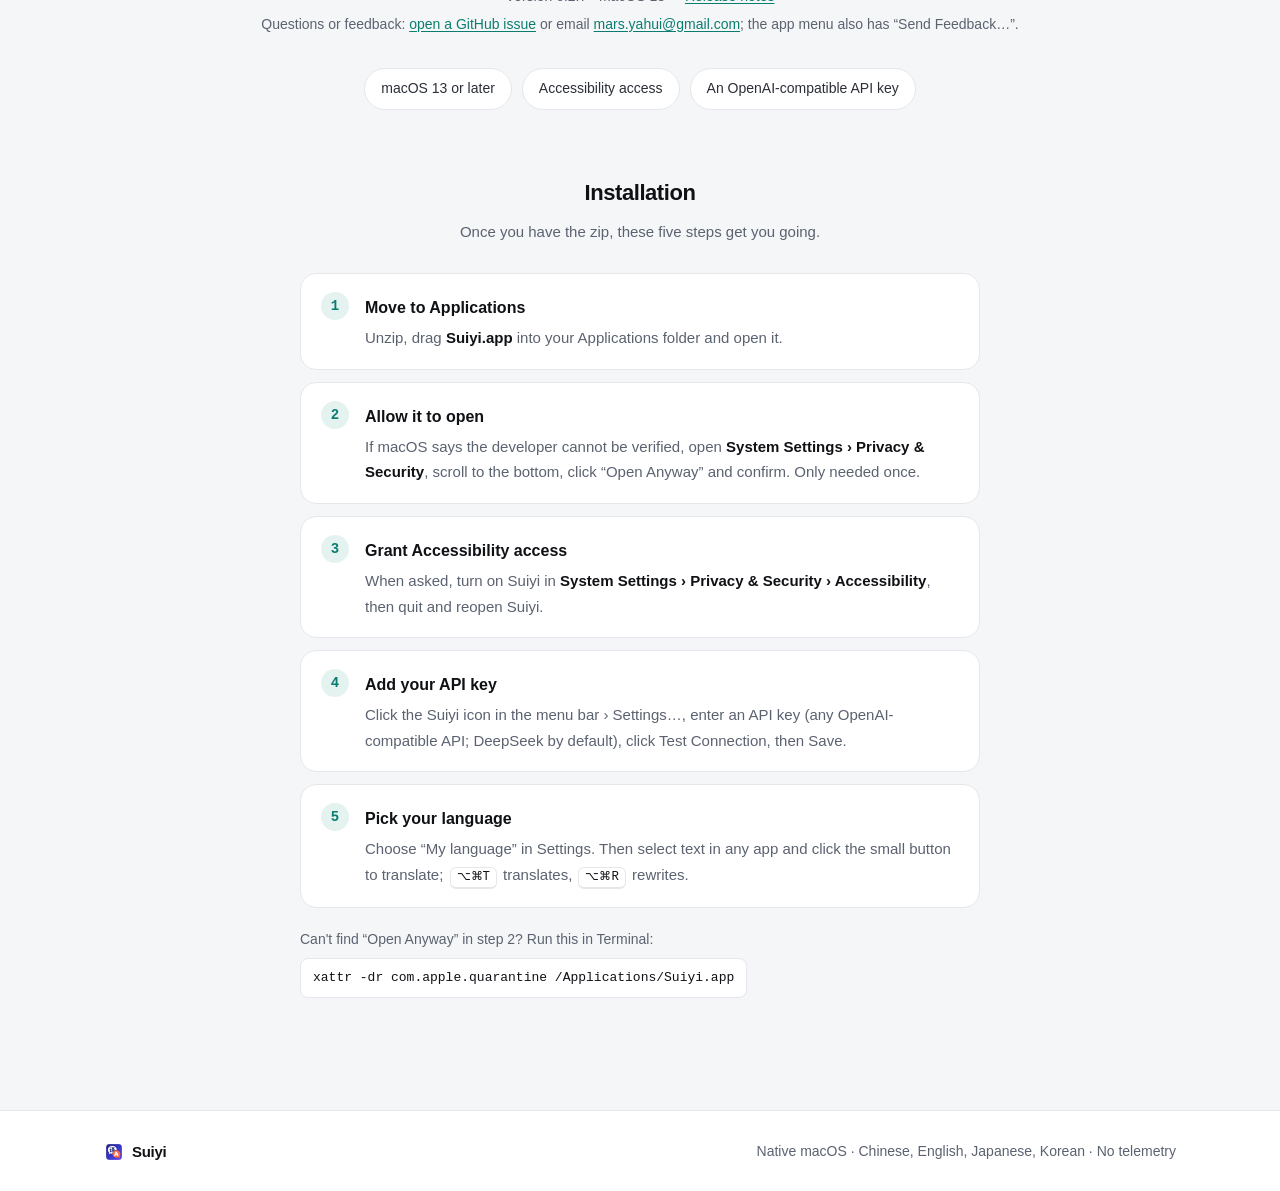
==== commit 49700715: "官网与 latest.json 更新到 0.2.7；隐私说明同步新行为" ====
--- a/en/index.html
+++ b/en/index.html
@@ -279,7 +279,7 @@
           <li><h3>Fully local if you like</h3><p>Point it at a local Ollama and nothing leaves your Mac.</p></li>
           <li><h3>Stays out of sensitive fields</h3><p>Never triggers in password apps, password fields or Secure Input; selections that look like passwords, keys or card numbers need a second confirmation. You can exclude apps too.</p></li>
         </ul>
-        <p class="fineprint">To be precise: when translating, the selected text, the app name, the window title and nearby text are sent to your configured API. If an app doesn't expose the selection, Suiyi reads the clipboard once and restores it right away. With “Sounds like you” on, your style profile is sent along with replies. Once a day Suiyi reads a version file from this site to check for updates (you can turn this off in Settings); no personal data is sent.</p>
+        <p class="fineprint">To be precise: when translating, the selected text, the app name, the window title (not in chat apps) and nearby text are sent to your configured API. If an app doesn't expose the selection, Suiyi reads the clipboard once, only after you click the button, and restores it right away. With “Sounds like you” on, your style profile is sent along with replies. Once a day Suiyi reads a version file from this site to check for updates (you can turn this off in Settings); no personal data is sent.</p>
       </div>
     </section>
 
@@ -330,7 +330,7 @@
         <h2 id="get-title">Get Suiyi</h2>
         <p class="section-sub">Download it and follow the steps below — you'll be set up in minutes.</p>
         <a class="btn btn-primary get-mail" href="https://github.com/mars16881688/fanyi-site/releases/latest/download/Suiyi.zip">Download Suiyi (.zip)</a>
-        <p class="get-meta">Version 0.2.6 · macOS 13+ · <a href="https://github.com/mars16881688/fanyi-site/releases/latest">Release notes</a></p>
+        <p class="get-meta">Version 0.2.7 · macOS 13+ · <a href="https://github.com/mars16881688/fanyi-site/releases/latest">Release notes</a></p>
         <p class="get-meta">Questions or feedback: <a href="https://github.com/mars16881688/fanyi-site/issues/new?template=feedback.md">open a GitHub issue</a> or email <a href="mailto:mars.yahui@gmail.com?subject=Suiyi%20feedback">mars.yahui@gmail.com</a>; the app menu also has “Send Feedback…”.</p>
         <ul class="reqs" aria-label="Requirements">
           <li>macOS 13 or later</li>
@@ -351,22 +351,6 @@
         </div>
       </div>
     </section>
-    <!-- One more thing -->
-    <section class="section lb-guide" id="longbridge" aria-labelledby="longbridge-title">
-      <div class="container">
-        <div class="section-head">
-          <p class="eyebrow">One more thing</p>
-          <h2 id="longbridge-title">A guide for Longbridge colleagues</h2>
-          <p class="section-sub">Suiyi works with the company model service. Set it up in three steps.</p>
-        </div>
-        <ol class="install-steps">
-            <li><span class="step-n">1</span><div><h4>Get an API key</h4><p>Open <a href="https://lboneapi.longbridge-inc.com/">lboneapi.longbridge-inc.com</a>, sign in and get your own API key.</p></div></li>
-            <li><span class="step-n">2</span><div><h4>Fill in the model service</h4><p>Click the Suiyi icon in the menu bar › Settings…, and under “Model service” enter:</p><ul class="lb-fields"><li><span class="lb-k">API Key</span><span class="lb-v">the key you just got</span></li><li><span class="lb-k">Base URL</span><span class="lb-v"><code>https://lboneapi.longbridge-inc.com/v1</code></span></li><li><span class="lb-k">Model</span><span class="lb-v"><code>gpt-4o</code></span></li></ul></div></li>
-            <li><span class="step-n">3</span><div><h4>Test and save</h4><p>Click “Test Connection”. Once it connects, click “Save” at the bottom right.</p></div></li>
-        </ol>
-        <p class="fineprint">Keep your API key to yourself; everyone uses their own.</p>
-      </div>
-    </section>
   </main>
 
   <footer class="site-footer">
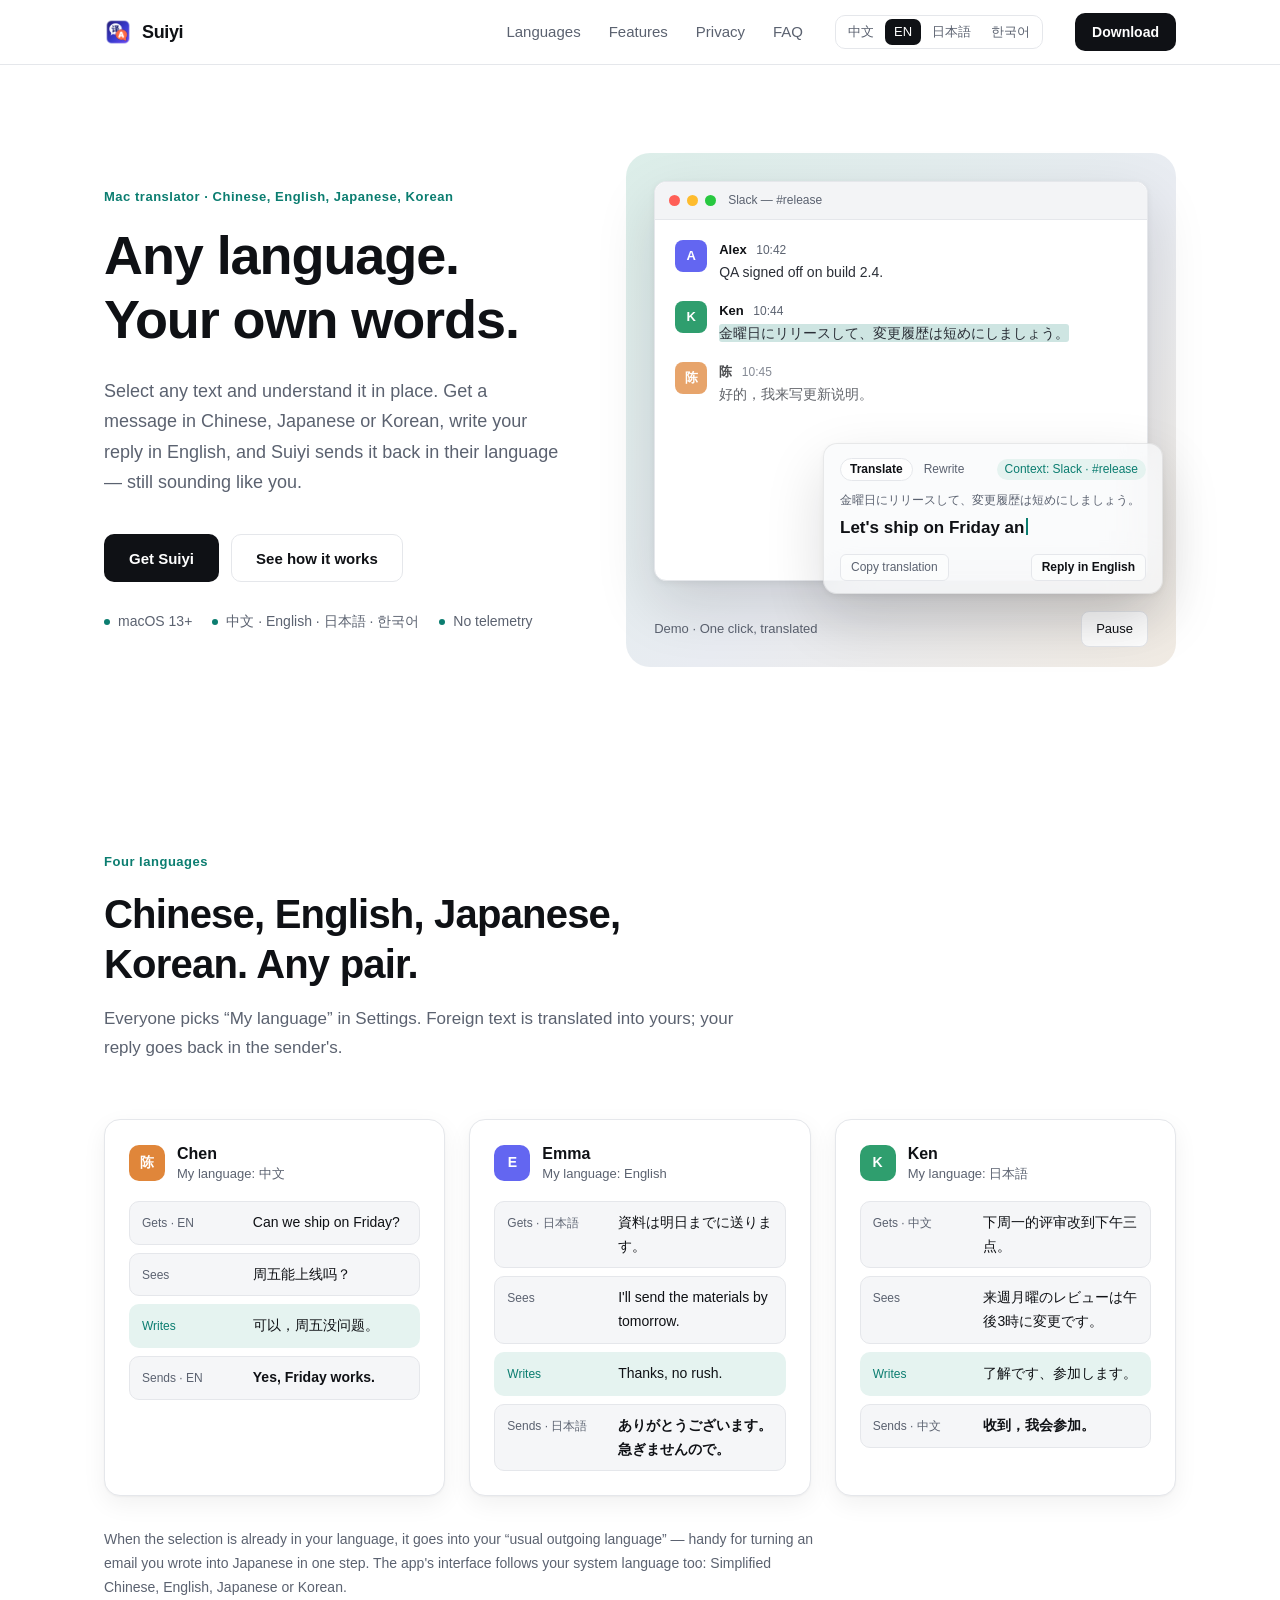
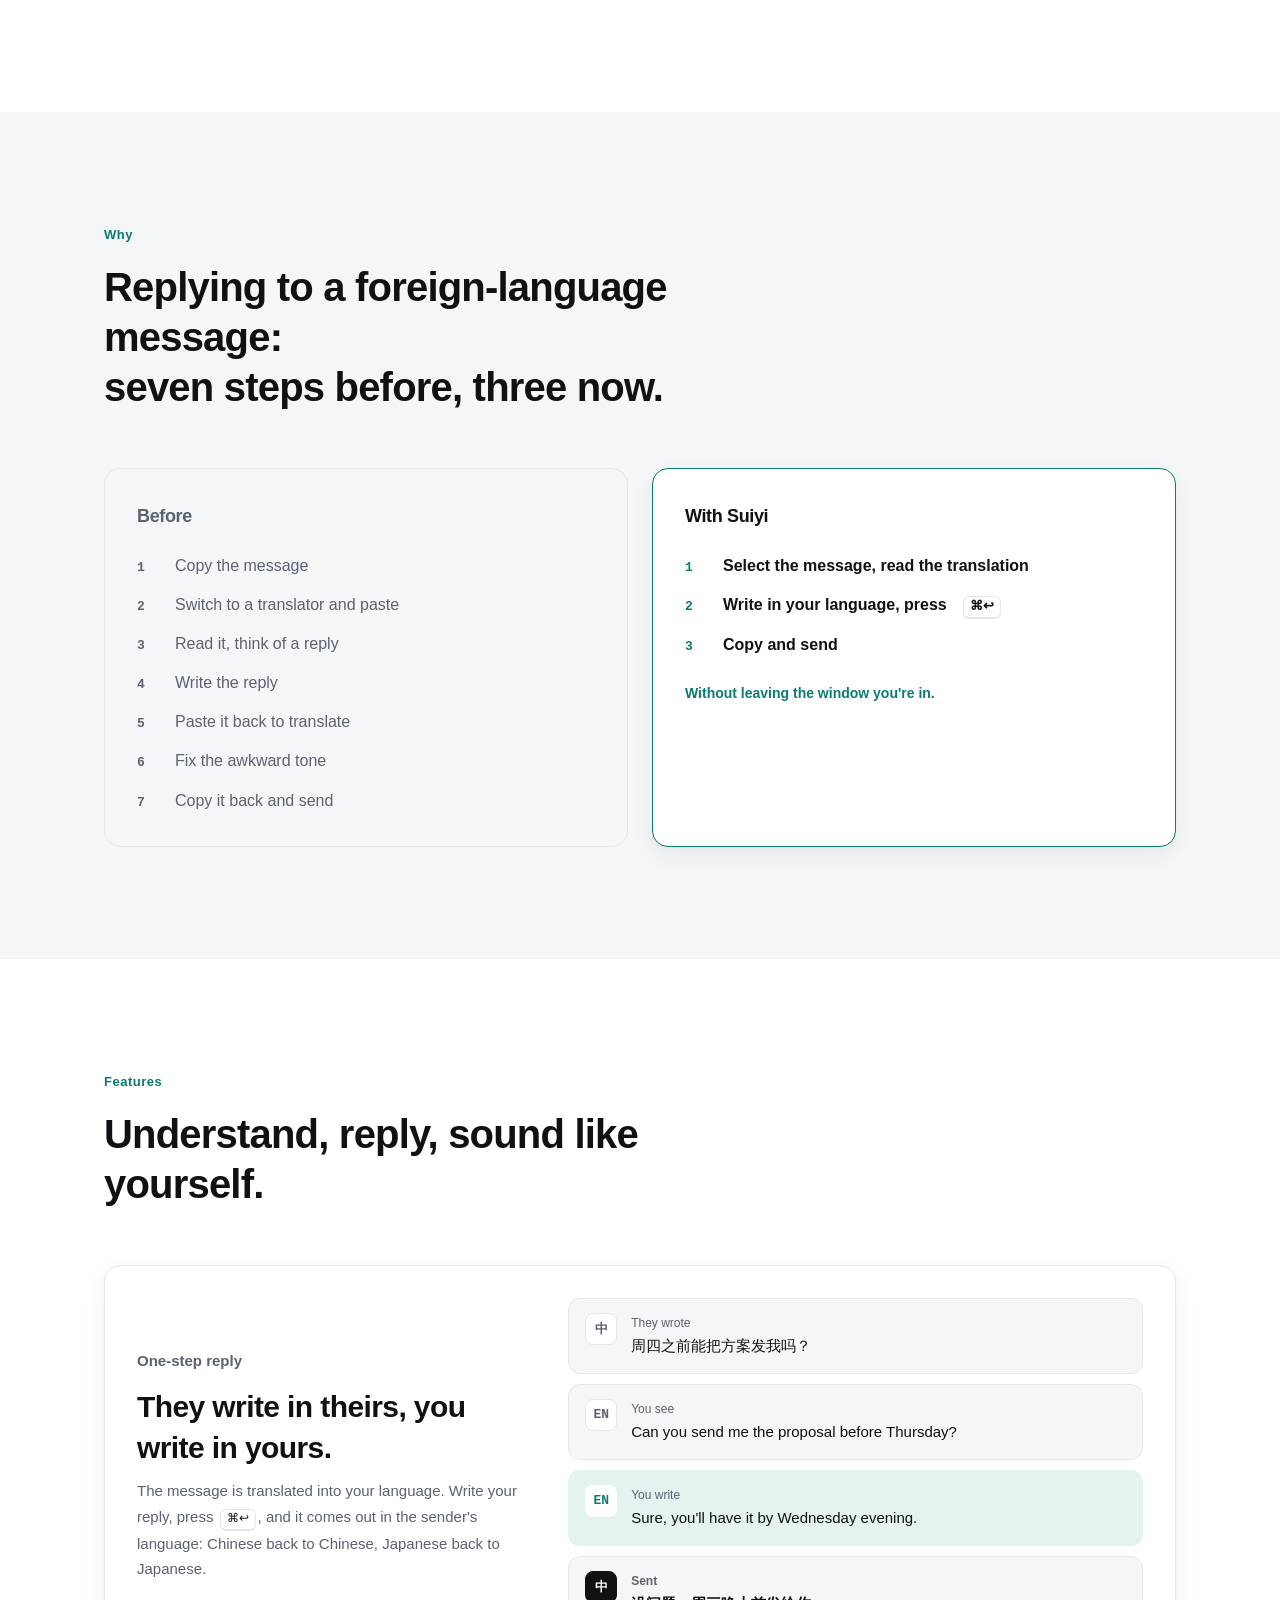
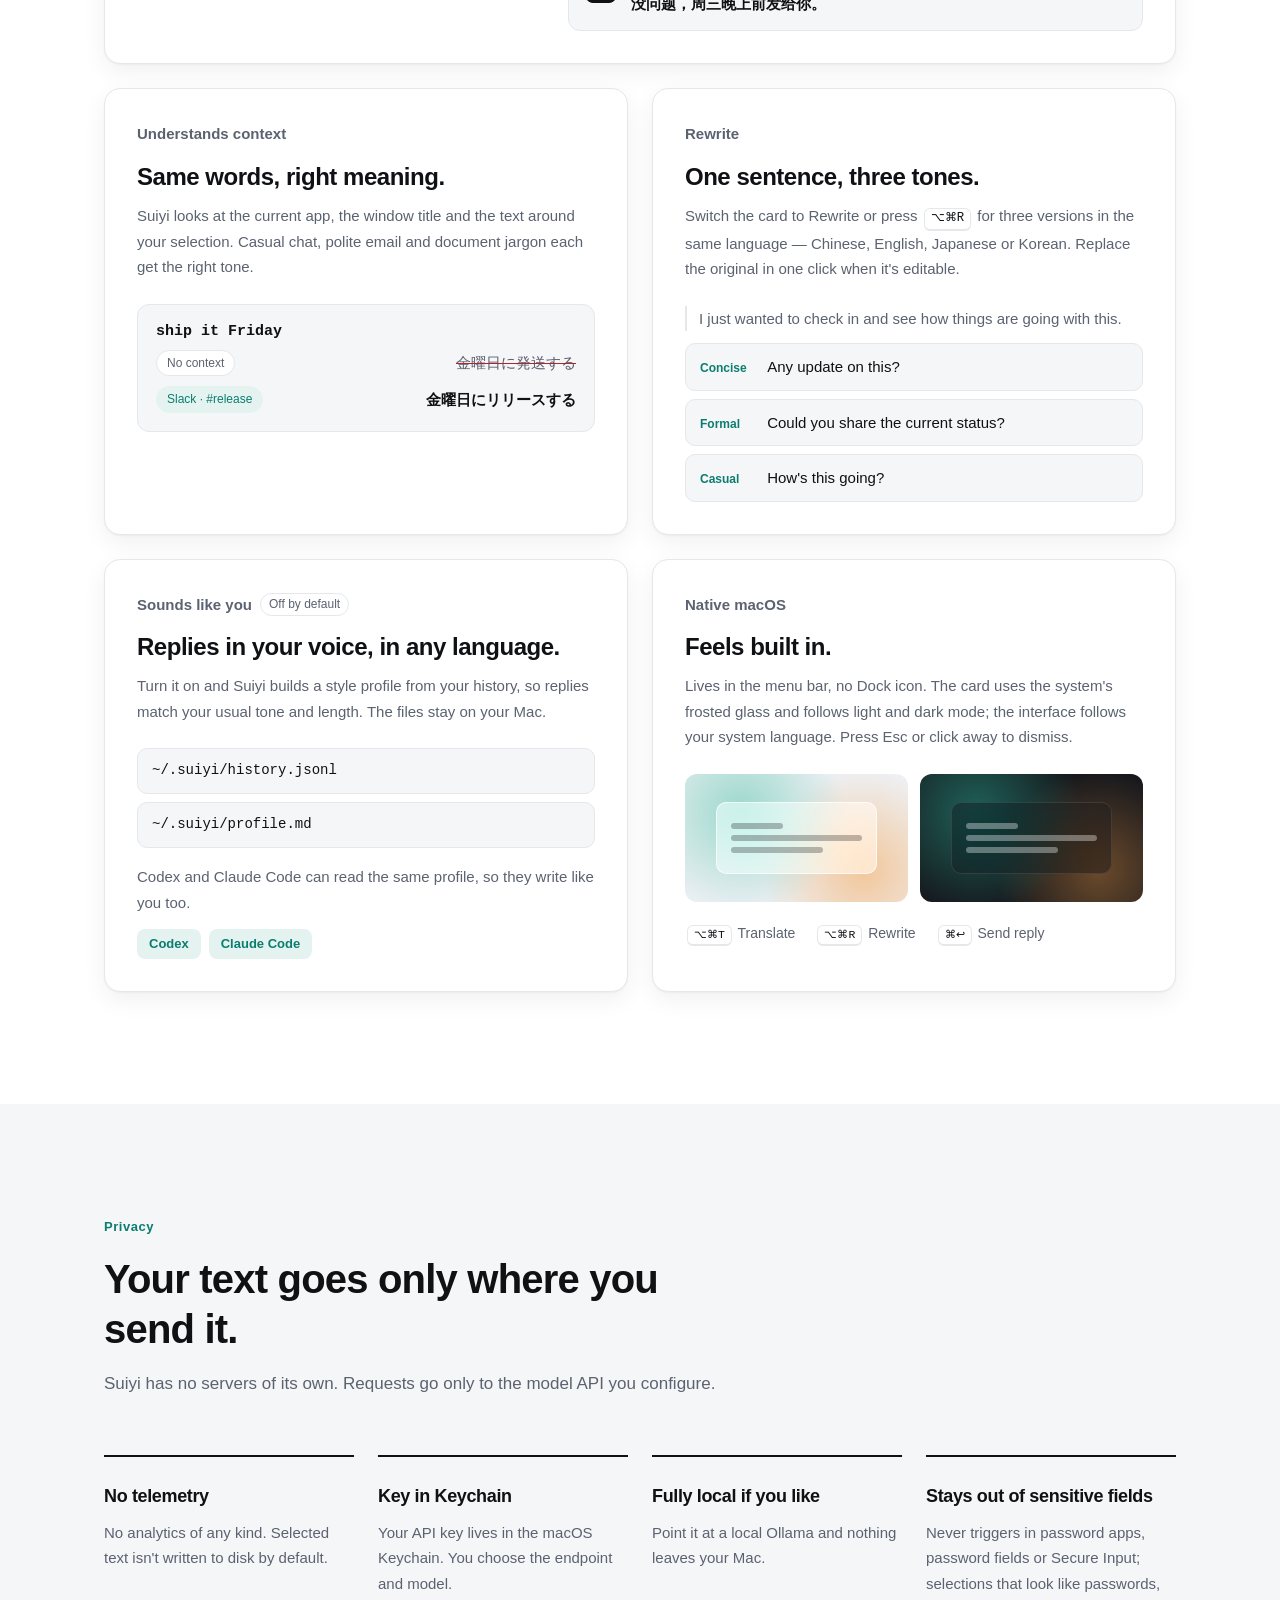
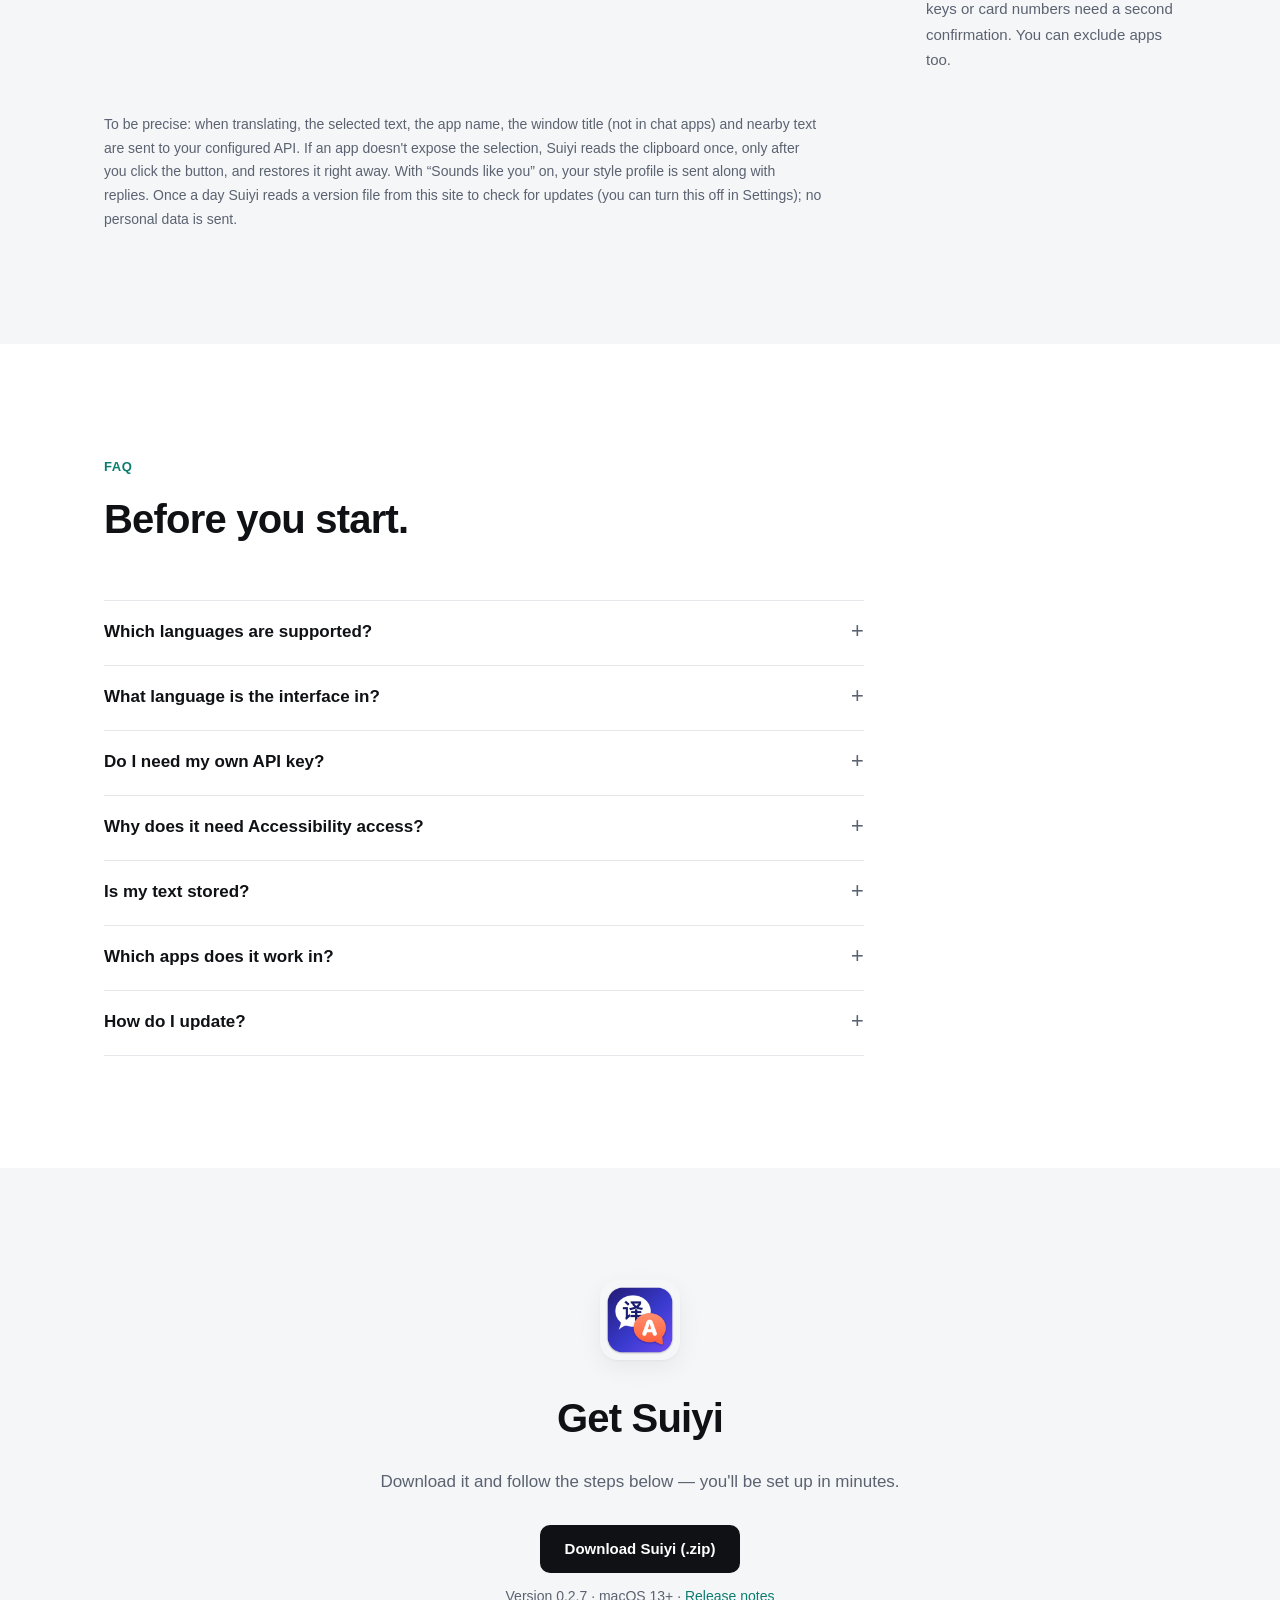
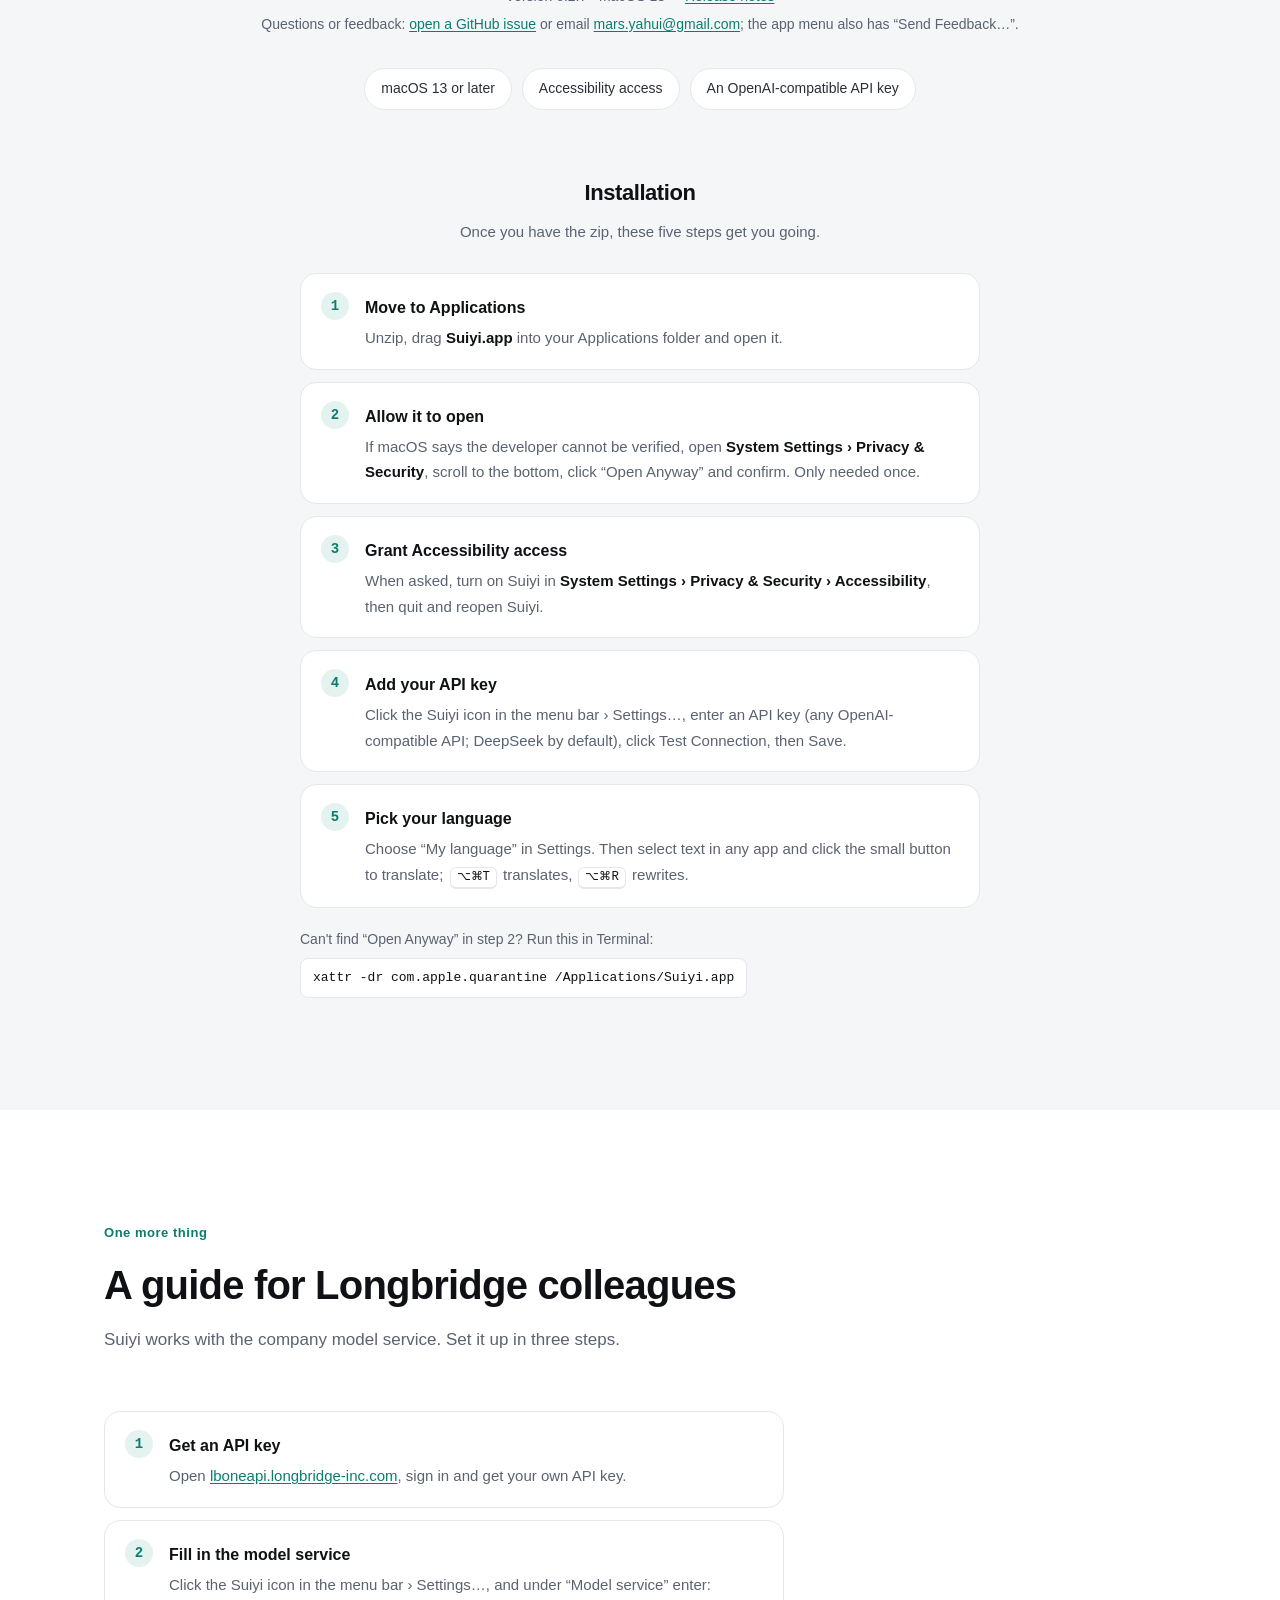
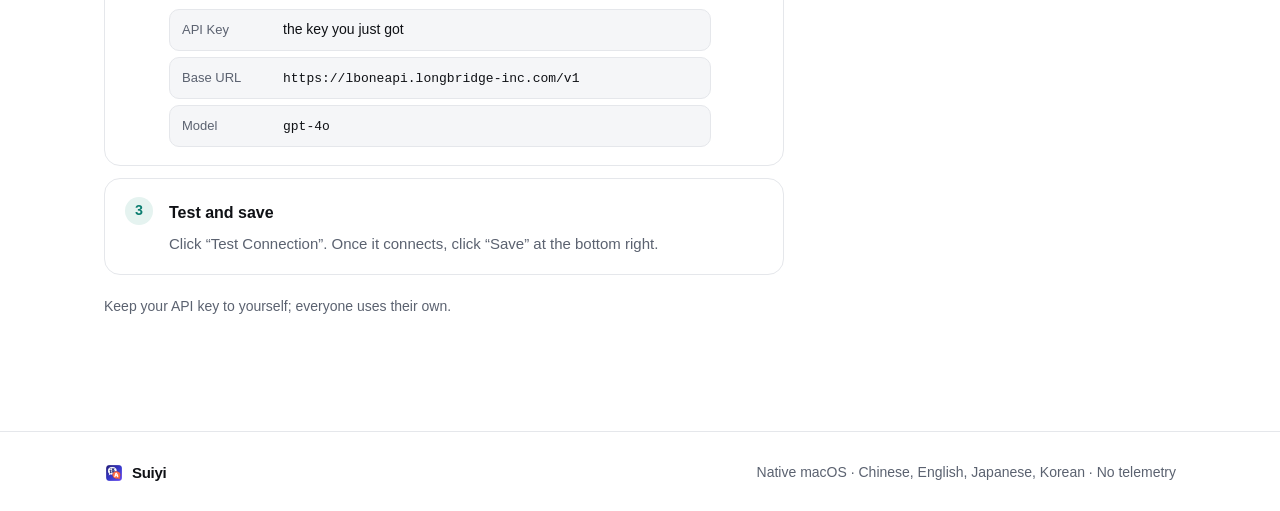
==== commit 149ac9ba: "官网与 latest.json 更新到 0.2.7；隐私说明同步新行为" ====
--- a/en/index.html
+++ b/en/index.html
@@ -351,6 +351,22 @@
         </div>
       </div>
     </section>
+    <!-- One more thing -->
+    <section class="section lb-guide" id="longbridge" aria-labelledby="longbridge-title">
+      <div class="container">
+        <div class="section-head">
+          <p class="eyebrow">One more thing</p>
+          <h2 id="longbridge-title">A guide for Longbridge colleagues</h2>
+          <p class="section-sub">Suiyi works with the company model service. Set it up in three steps.</p>
+        </div>
+        <ol class="install-steps">
+            <li><span class="step-n">1</span><div><h4>Get an API key</h4><p>Open <a href="https://lboneapi.longbridge-inc.com/">lboneapi.longbridge-inc.com</a>, sign in and get your own API key.</p></div></li>
+            <li><span class="step-n">2</span><div><h4>Fill in the model service</h4><p>Click the Suiyi icon in the menu bar › Settings…, and under “Model service” enter:</p><ul class="lb-fields"><li><span class="lb-k">API Key</span><span class="lb-v">the key you just got</span></li><li><span class="lb-k">Base URL</span><span class="lb-v"><code>https://lboneapi.longbridge-inc.com/v1</code></span></li><li><span class="lb-k">Model</span><span class="lb-v"><code>gpt-4o</code></span></li></ul></div></li>
+            <li><span class="step-n">3</span><div><h4>Test and save</h4><p>Click “Test Connection”. Once it connects, click “Save” at the bottom right.</p></div></li>
+        </ol>
+        <p class="fineprint">Keep your API key to yourself; everyone uses their own.</p>
+      </div>
+    </section>
   </main>
 
   <footer class="site-footer">
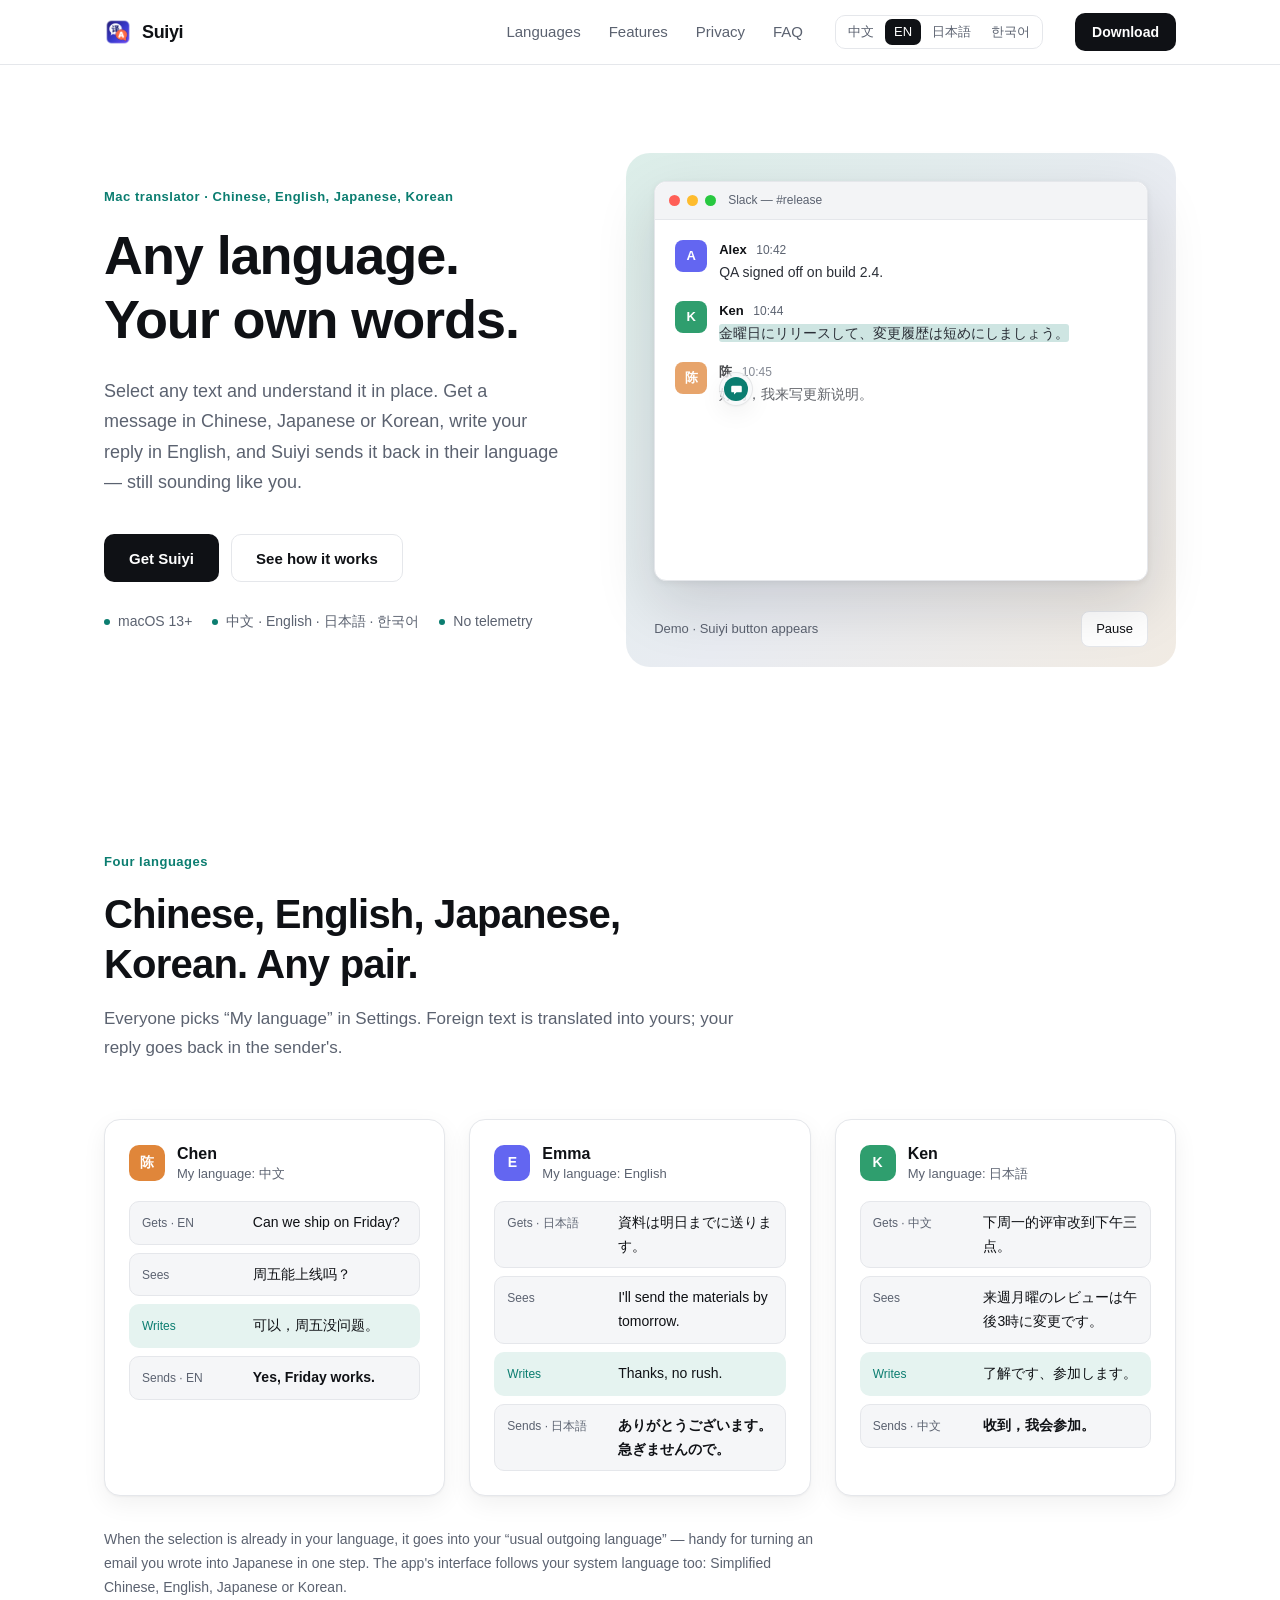
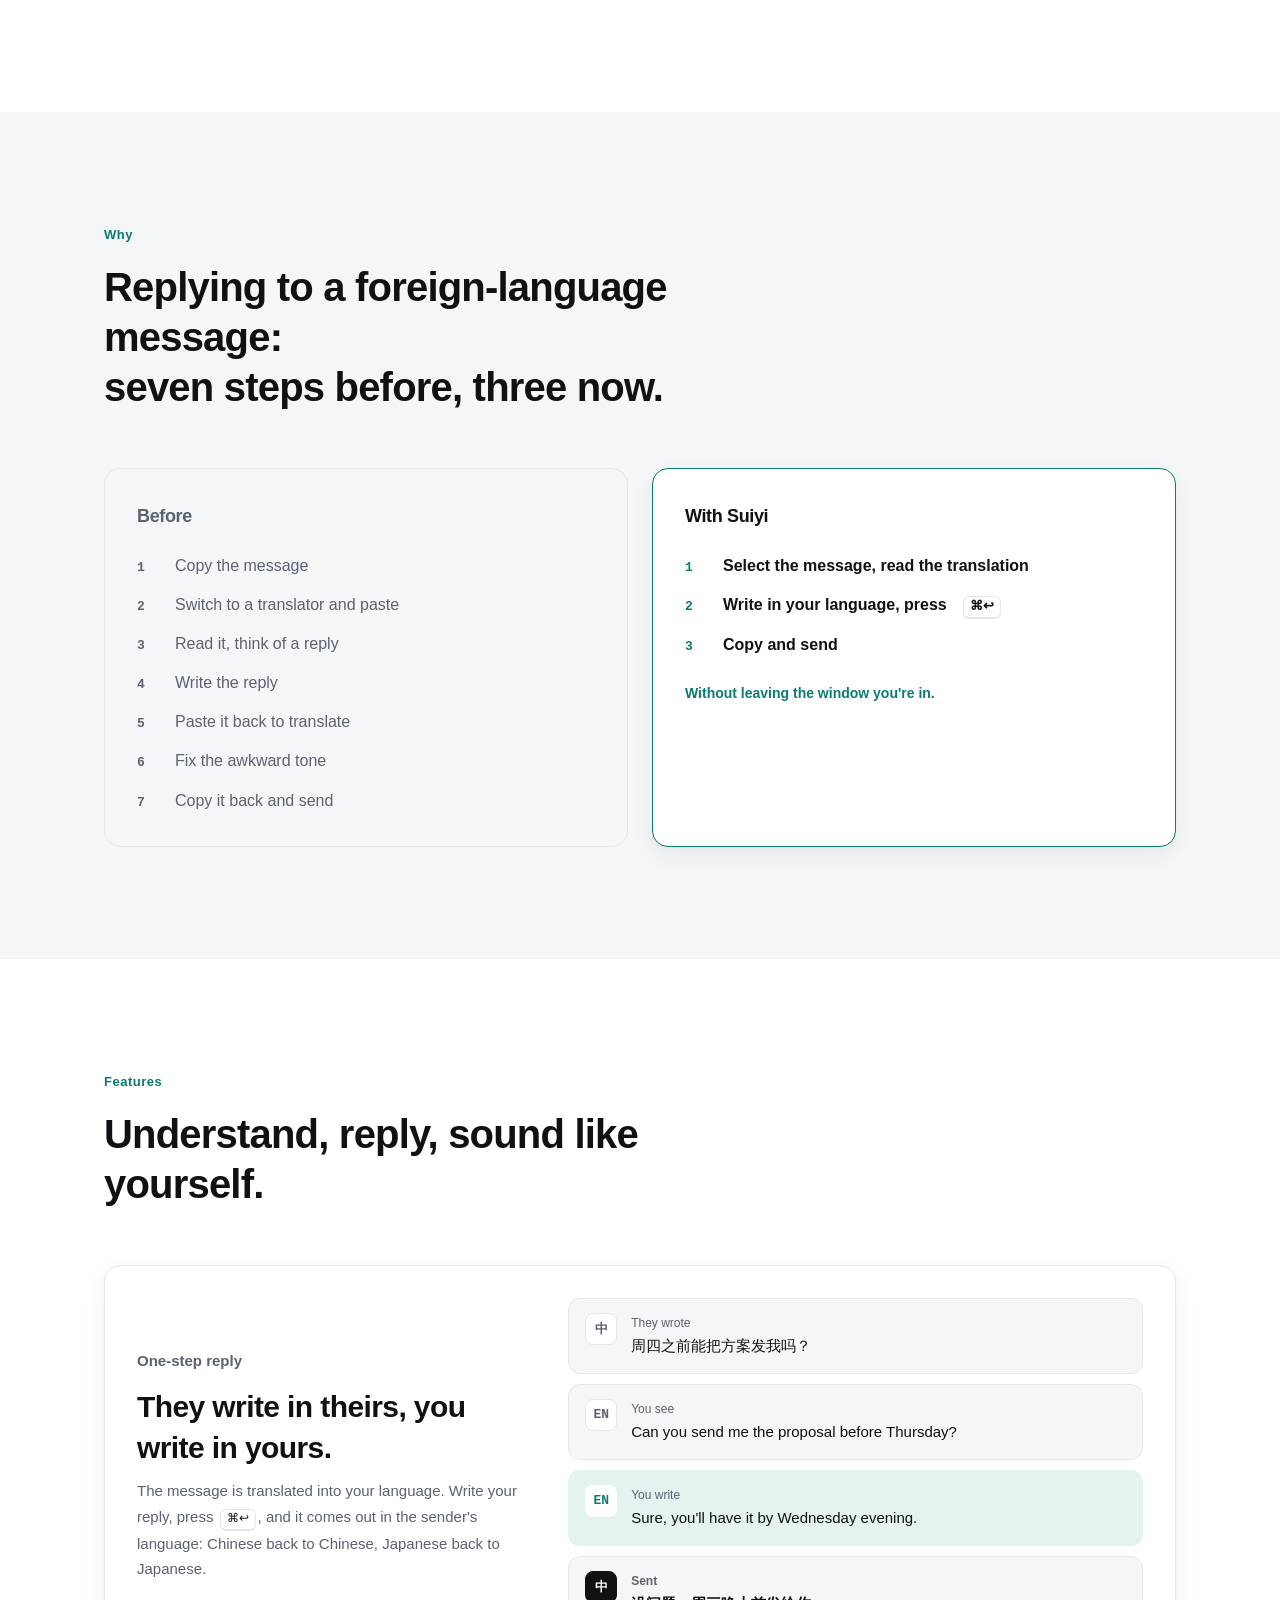
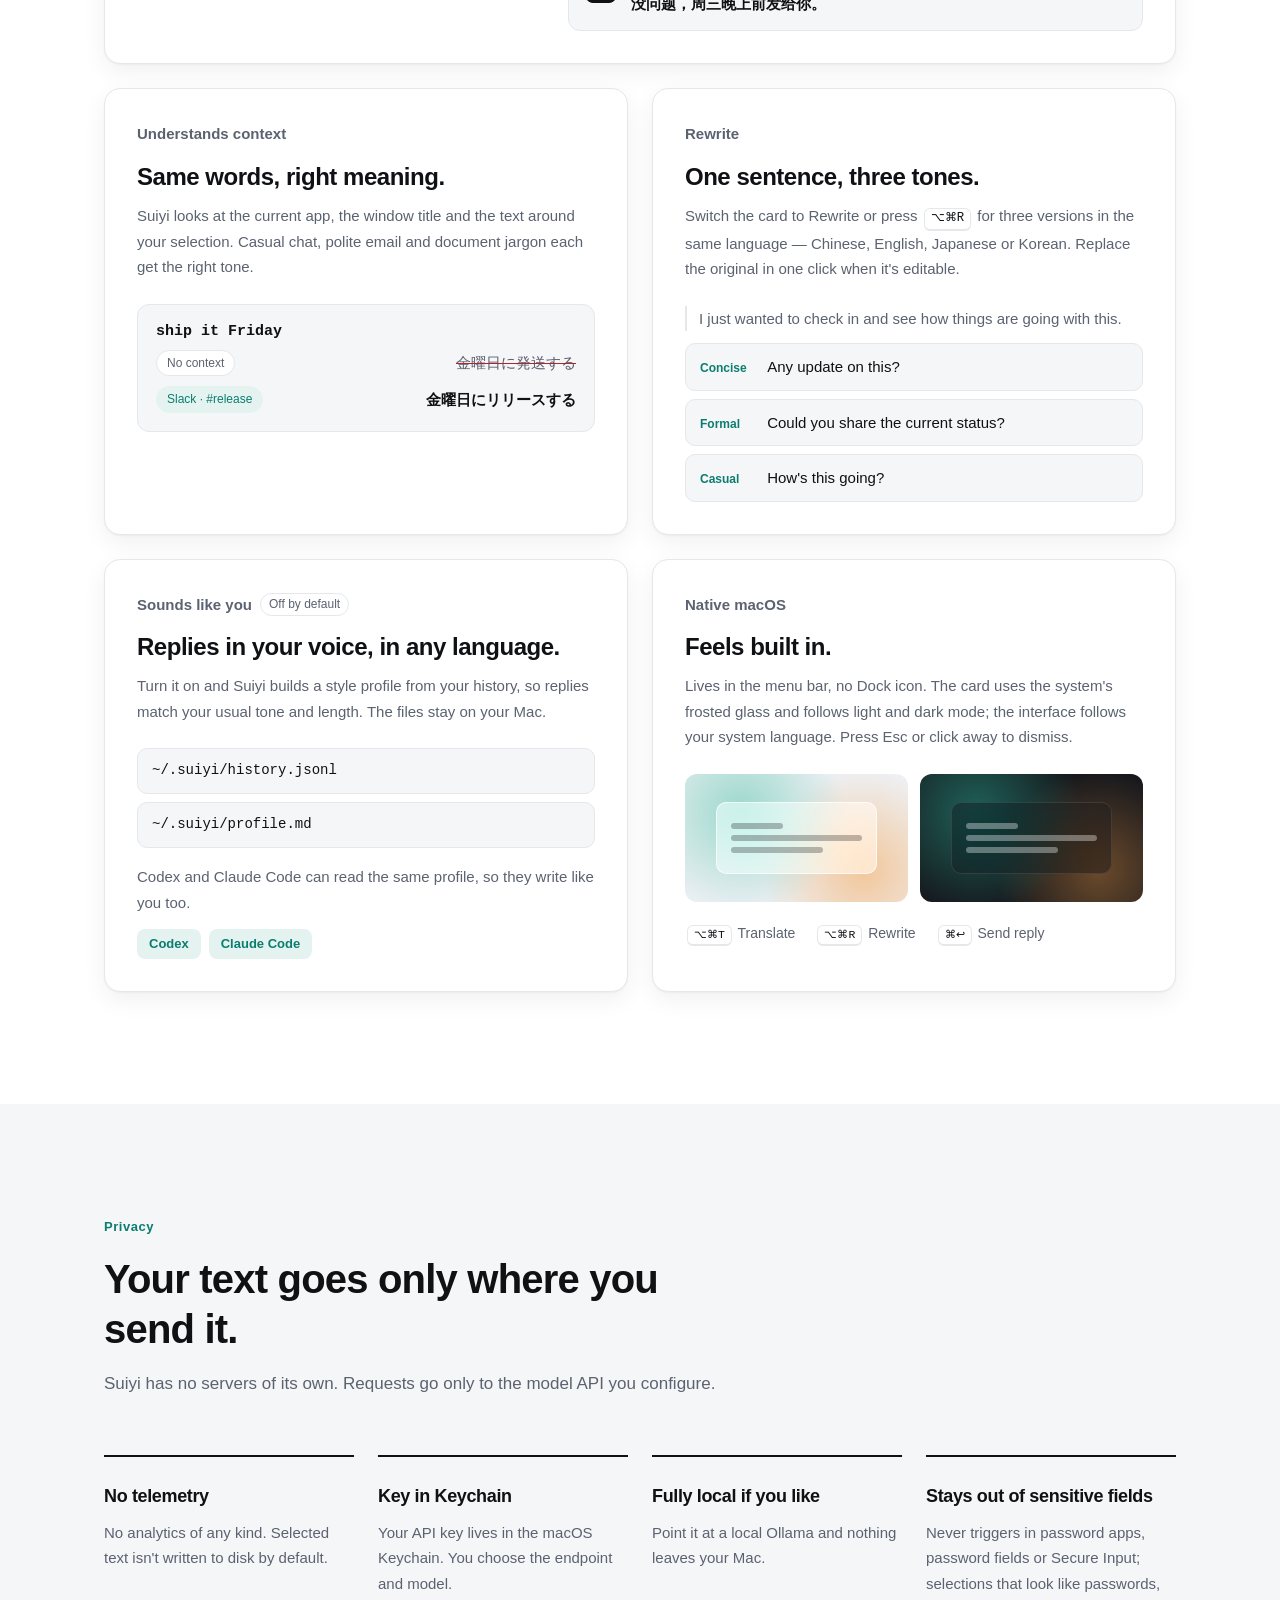
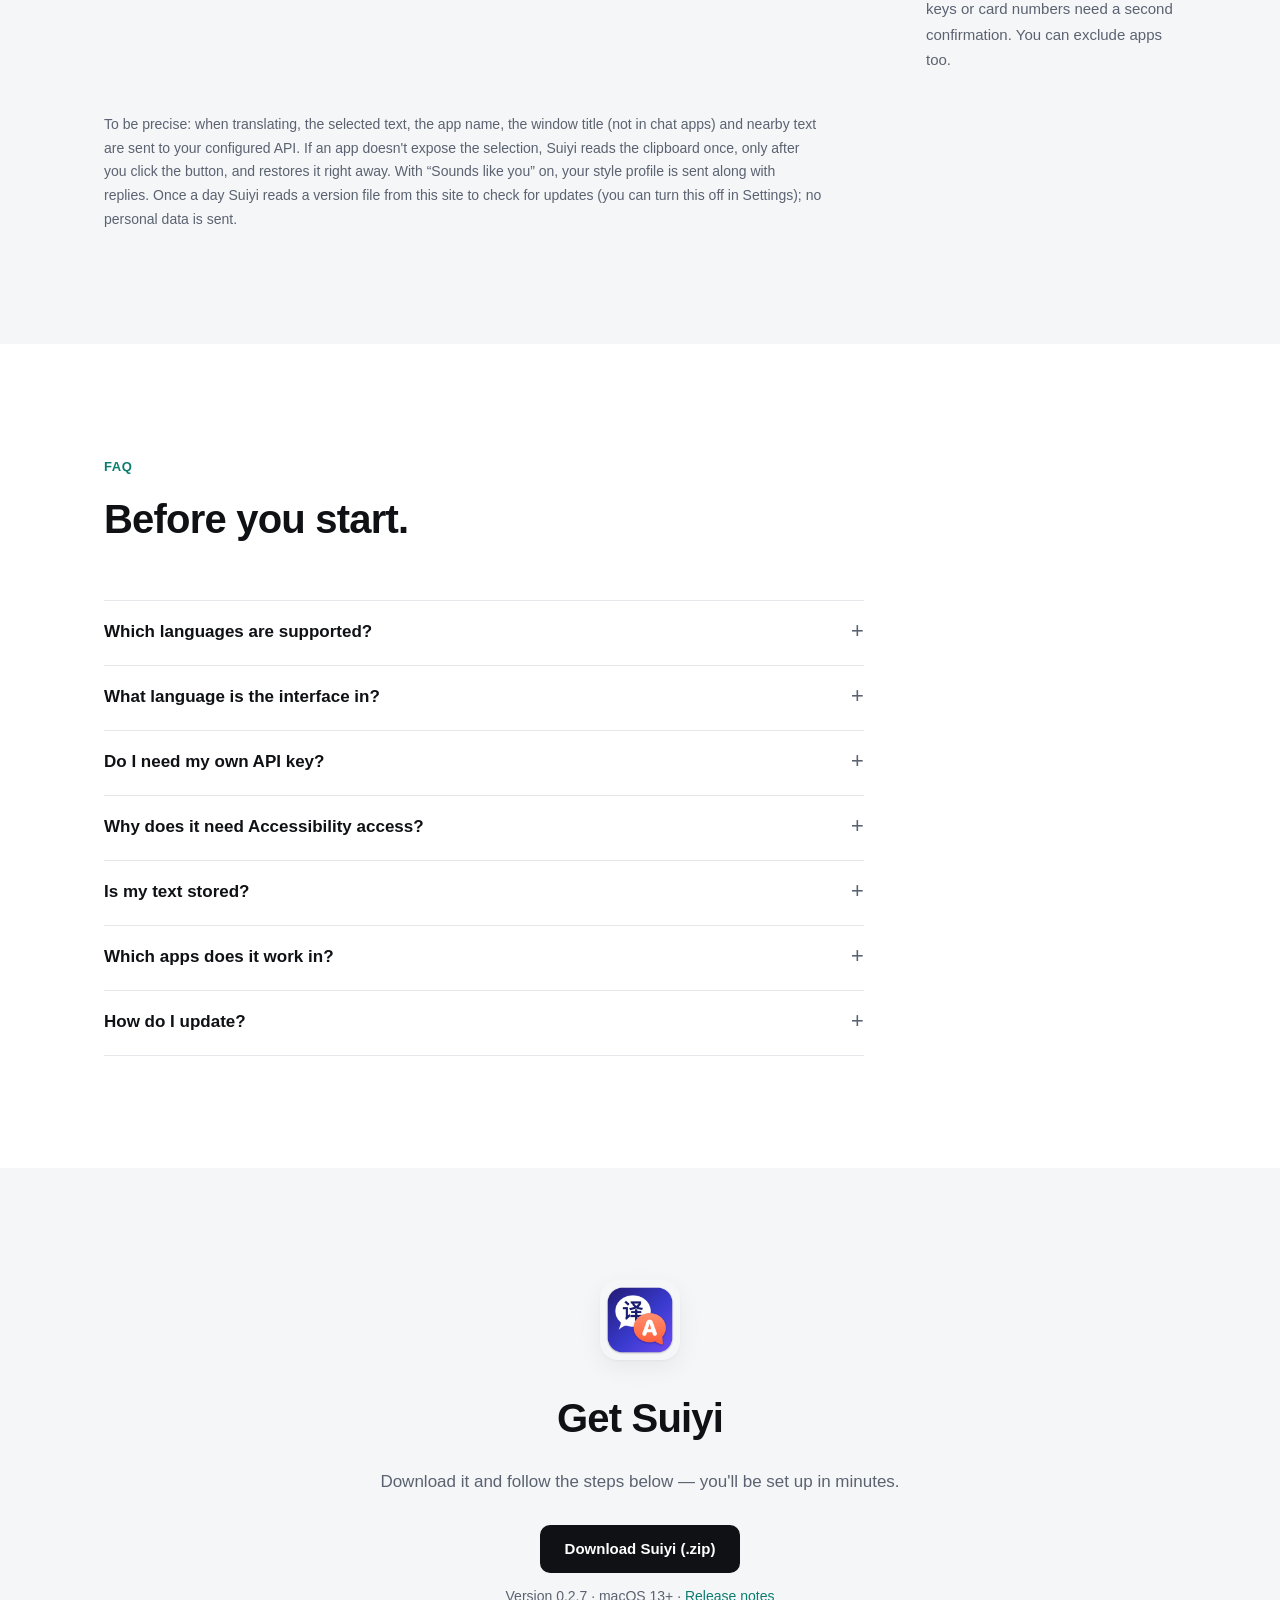
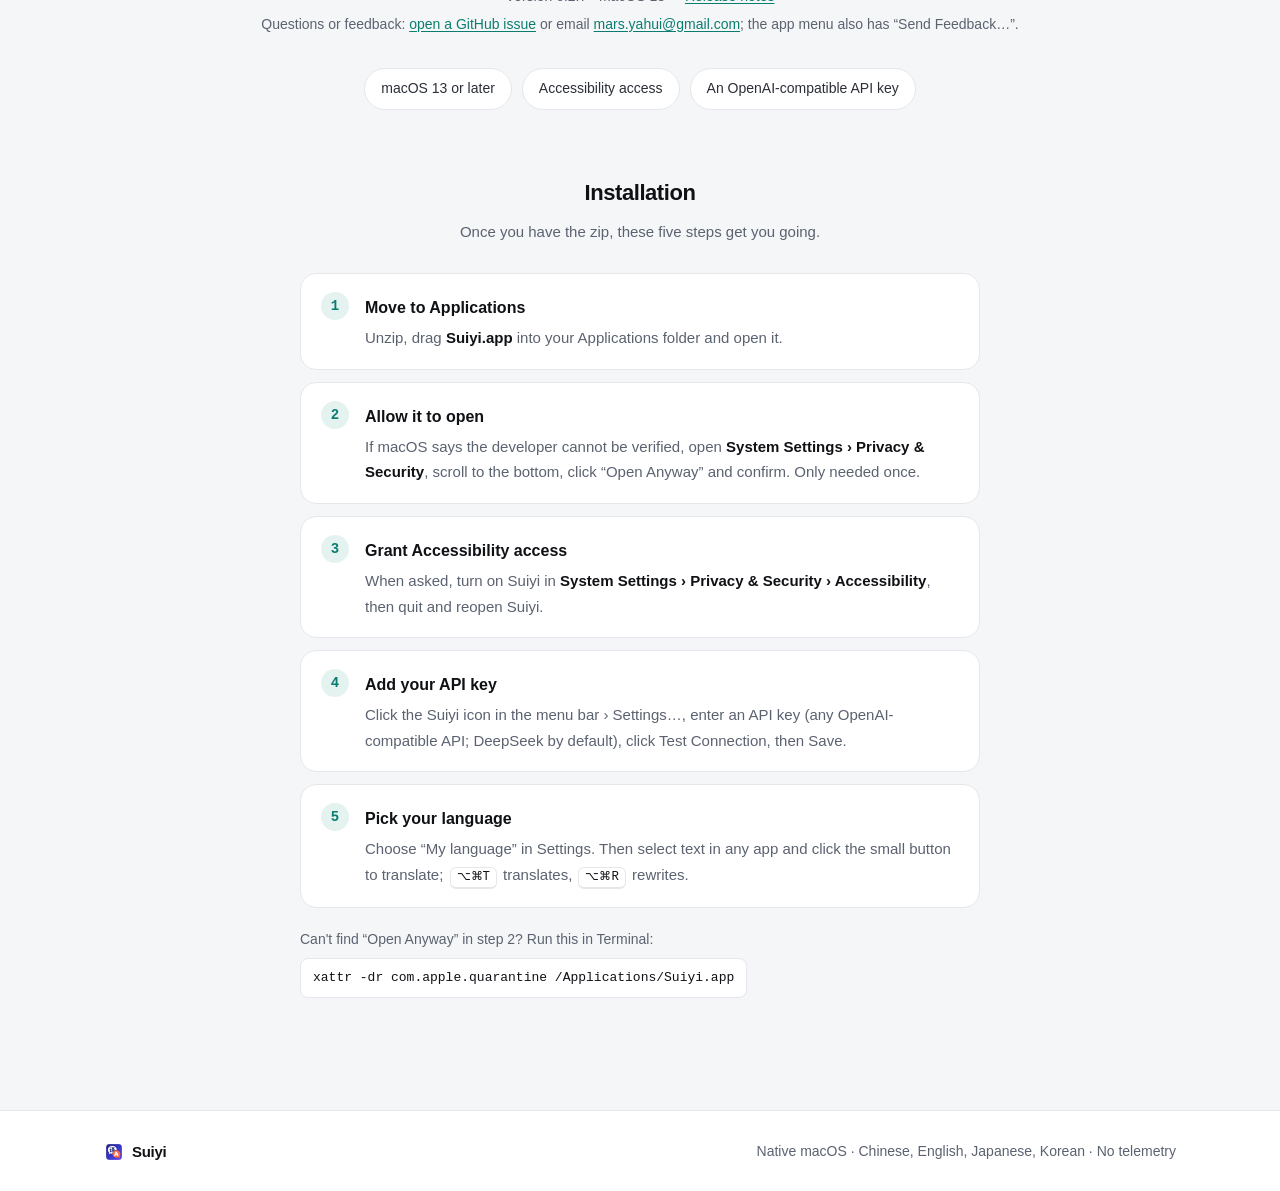
==== commit 2384508f: "Merge pull request #15 from mars16881688/release-0.2.7 官网与 latest.json 更新到 0.2.7" ====
--- a/en/index.html
+++ b/en/index.html
@@ -351,22 +351,6 @@
         </div>
       </div>
     </section>
-    <!-- One more thing -->
-    <section class="section lb-guide" id="longbridge" aria-labelledby="longbridge-title">
-      <div class="container">
-        <div class="section-head">
-          <p class="eyebrow">One more thing</p>
-          <h2 id="longbridge-title">A guide for Longbridge colleagues</h2>
-          <p class="section-sub">Suiyi works with the company model service. Set it up in three steps.</p>
-        </div>
-        <ol class="install-steps">
-            <li><span class="step-n">1</span><div><h4>Get an API key</h4><p>Open <a href="https://lboneapi.longbridge-inc.com/">lboneapi.longbridge-inc.com</a>, sign in and get your own API key.</p></div></li>
-            <li><span class="step-n">2</span><div><h4>Fill in the model service</h4><p>Click the Suiyi icon in the menu bar › Settings…, and under “Model service” enter:</p><ul class="lb-fields"><li><span class="lb-k">API Key</span><span class="lb-v">the key you just got</span></li><li><span class="lb-k">Base URL</span><span class="lb-v"><code>https://lboneapi.longbridge-inc.com/v1</code></span></li><li><span class="lb-k">Model</span><span class="lb-v"><code>gpt-4o</code></span></li></ul></div></li>
-            <li><span class="step-n">3</span><div><h4>Test and save</h4><p>Click “Test Connection”. Once it connects, click “Save” at the bottom right.</p></div></li>
-        </ol>
-        <p class="fineprint">Keep your API key to yourself; everyone uses their own.</p>
-      </div>
-    </section>
   </main>
 
   <footer class="site-footer">
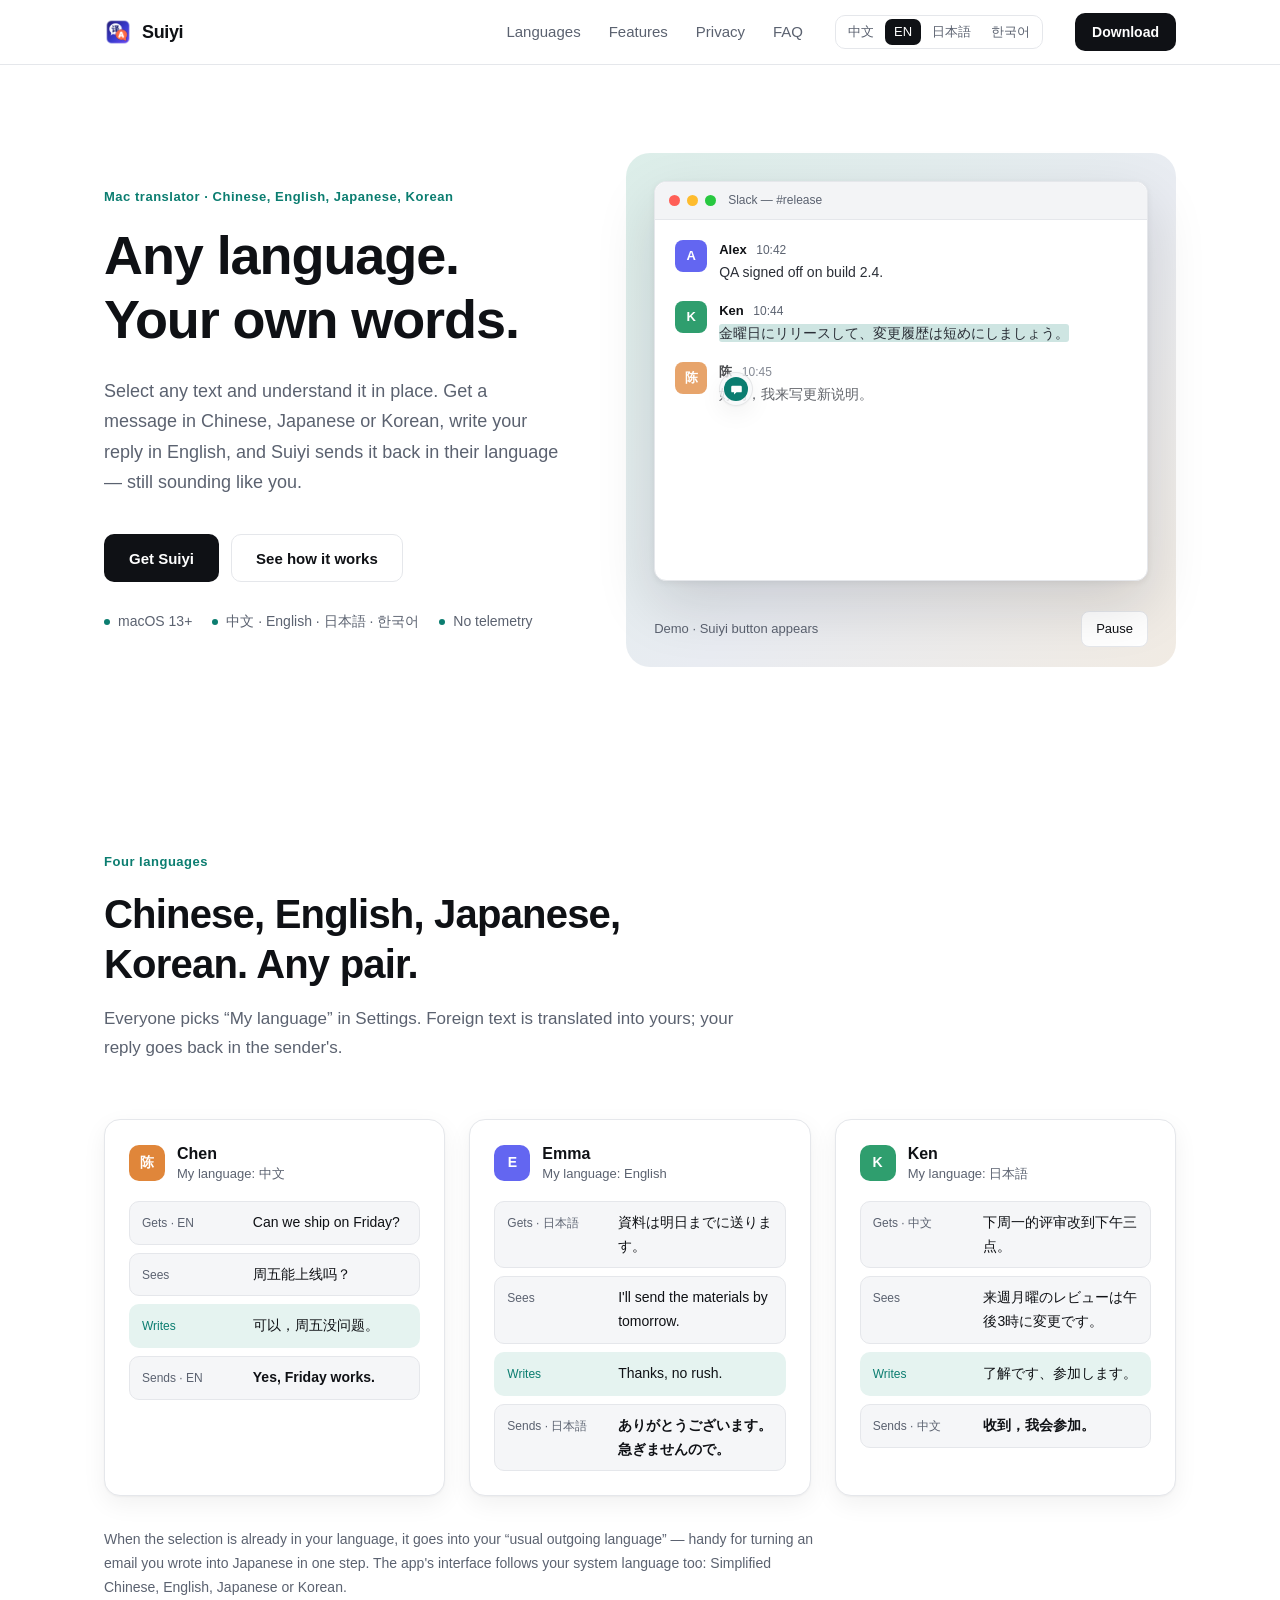
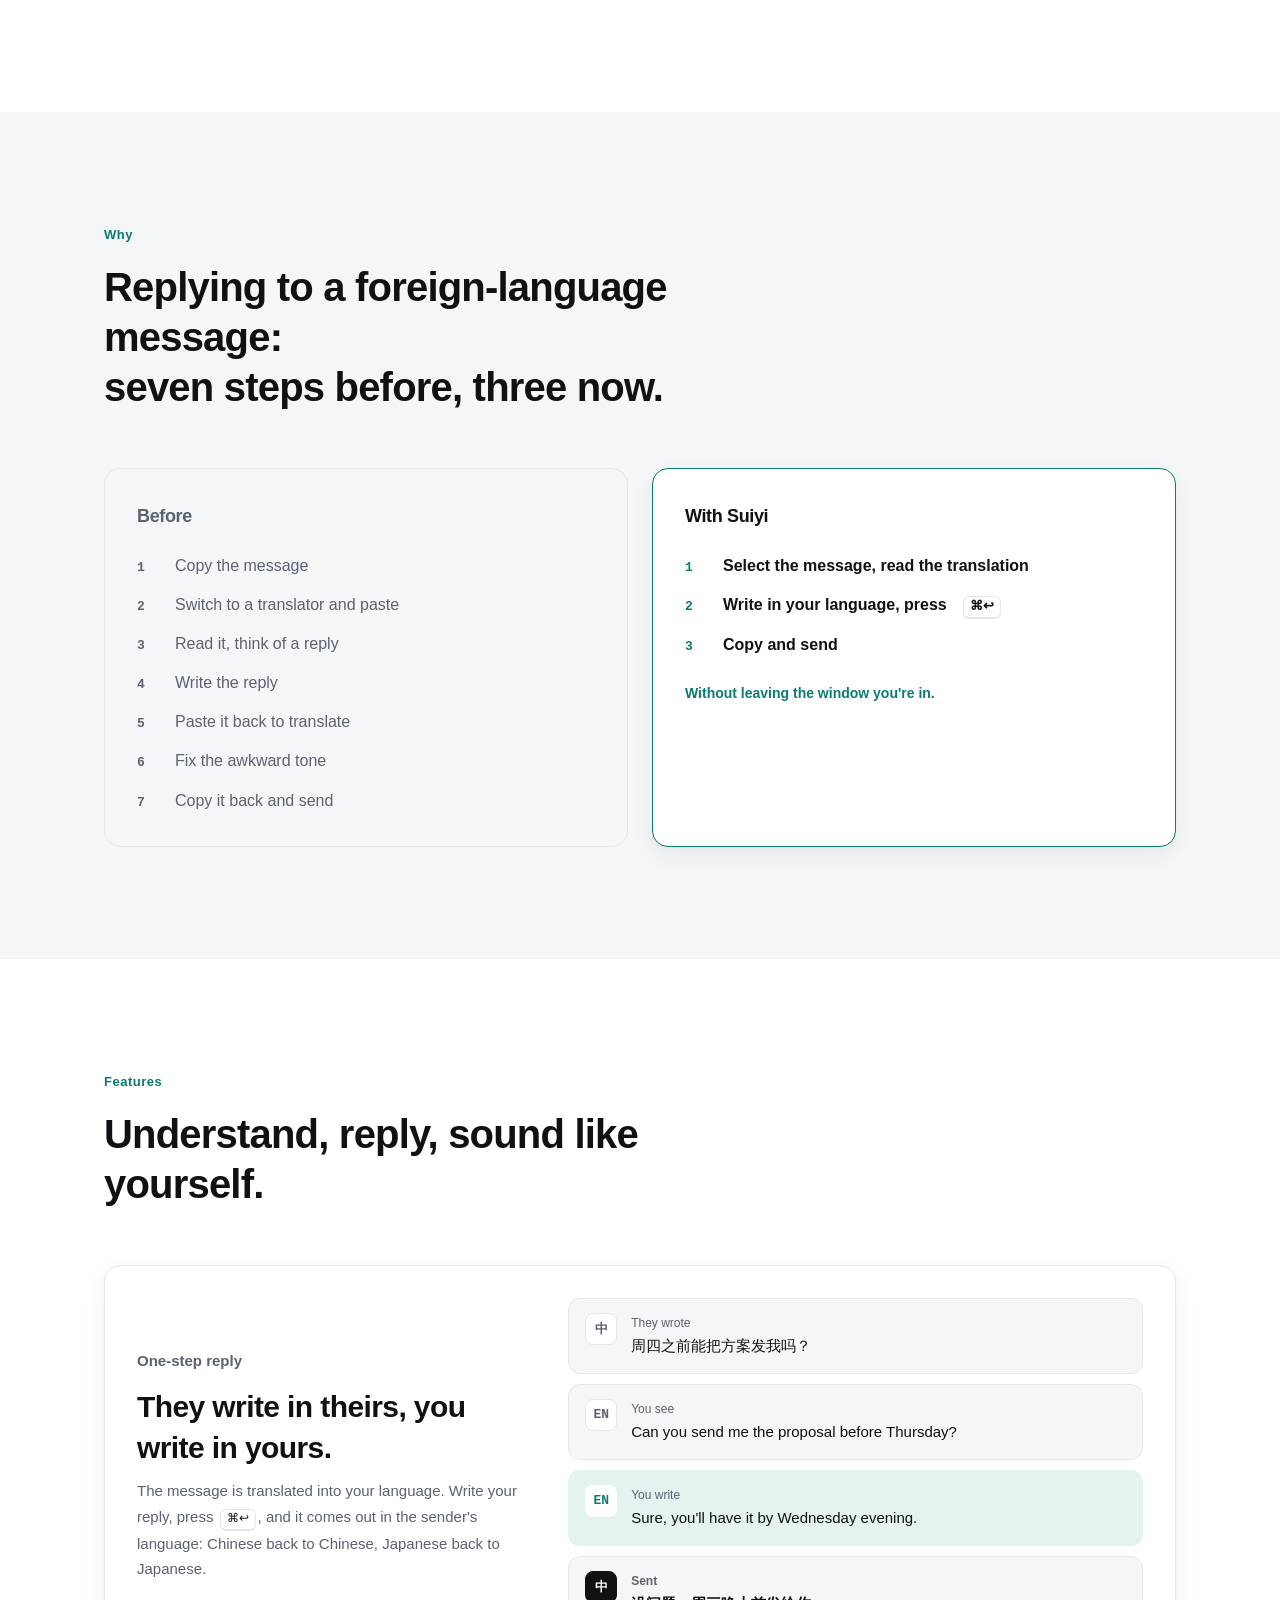
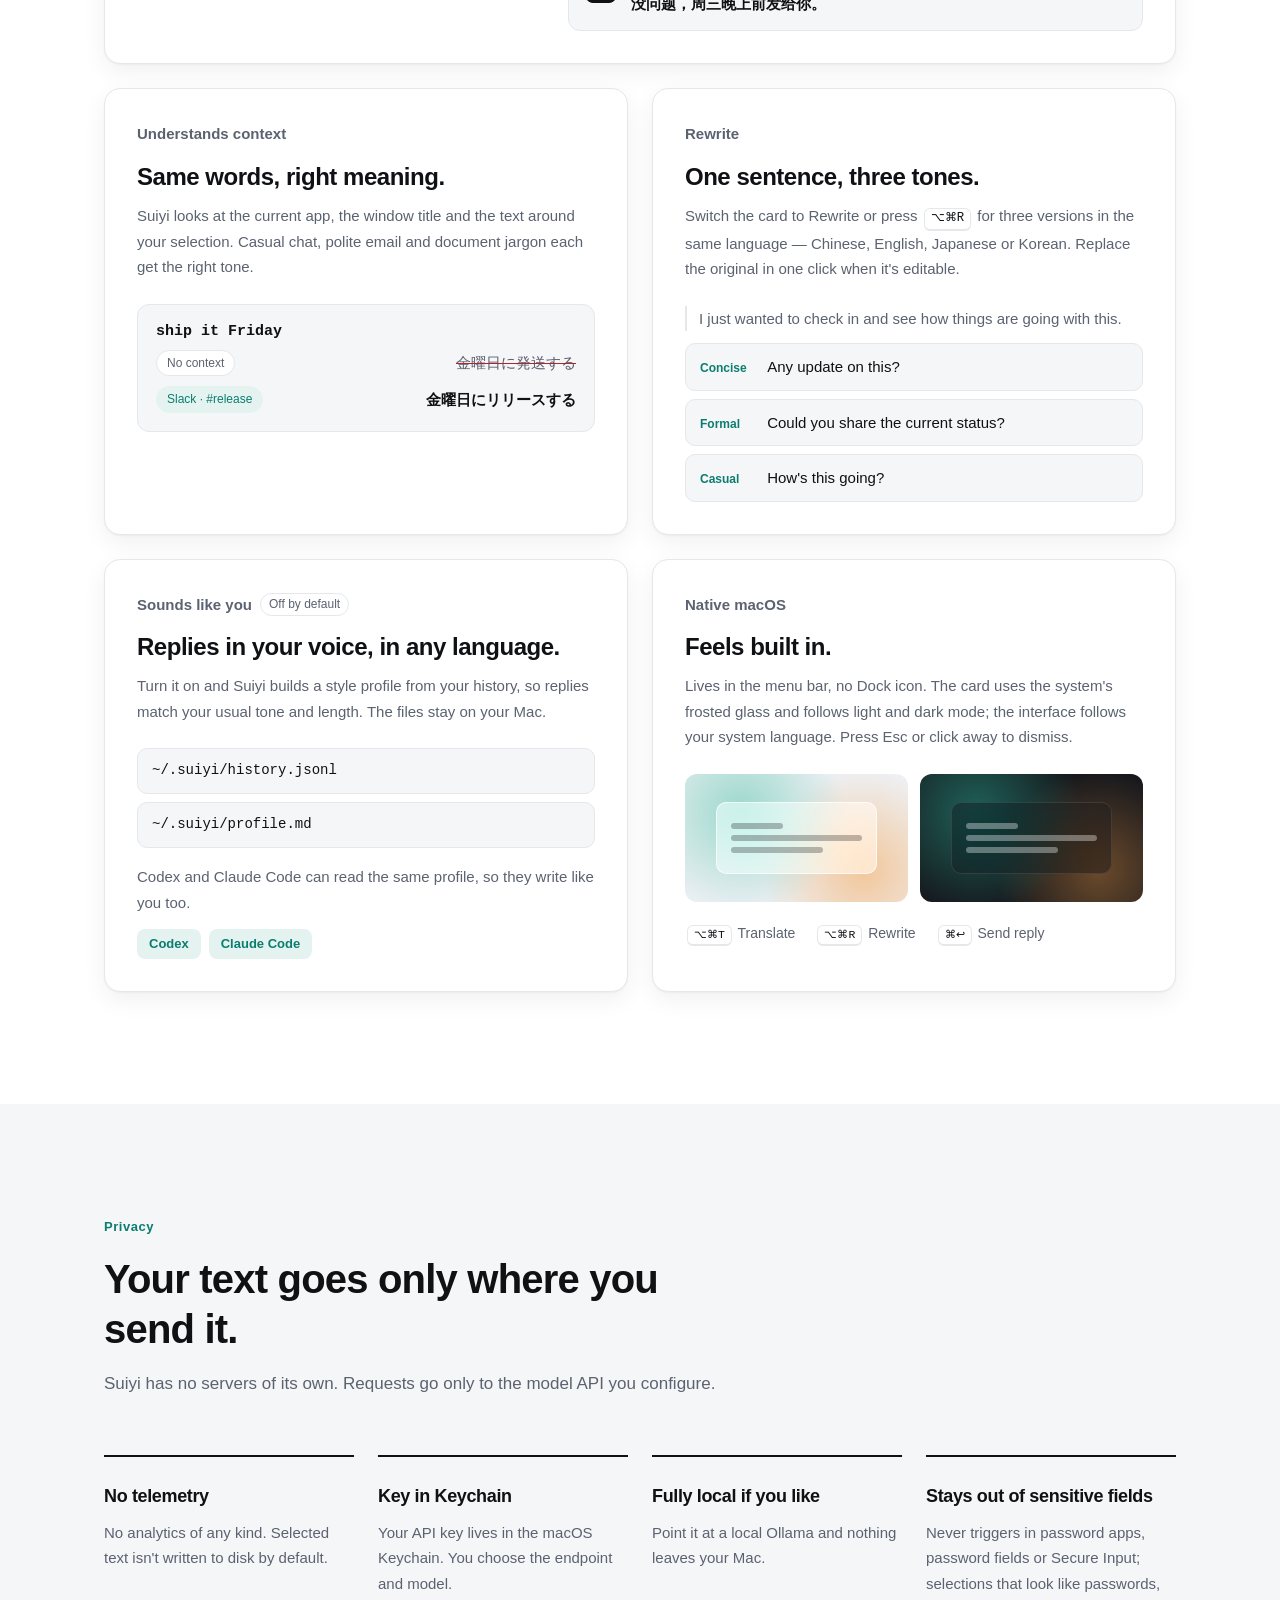
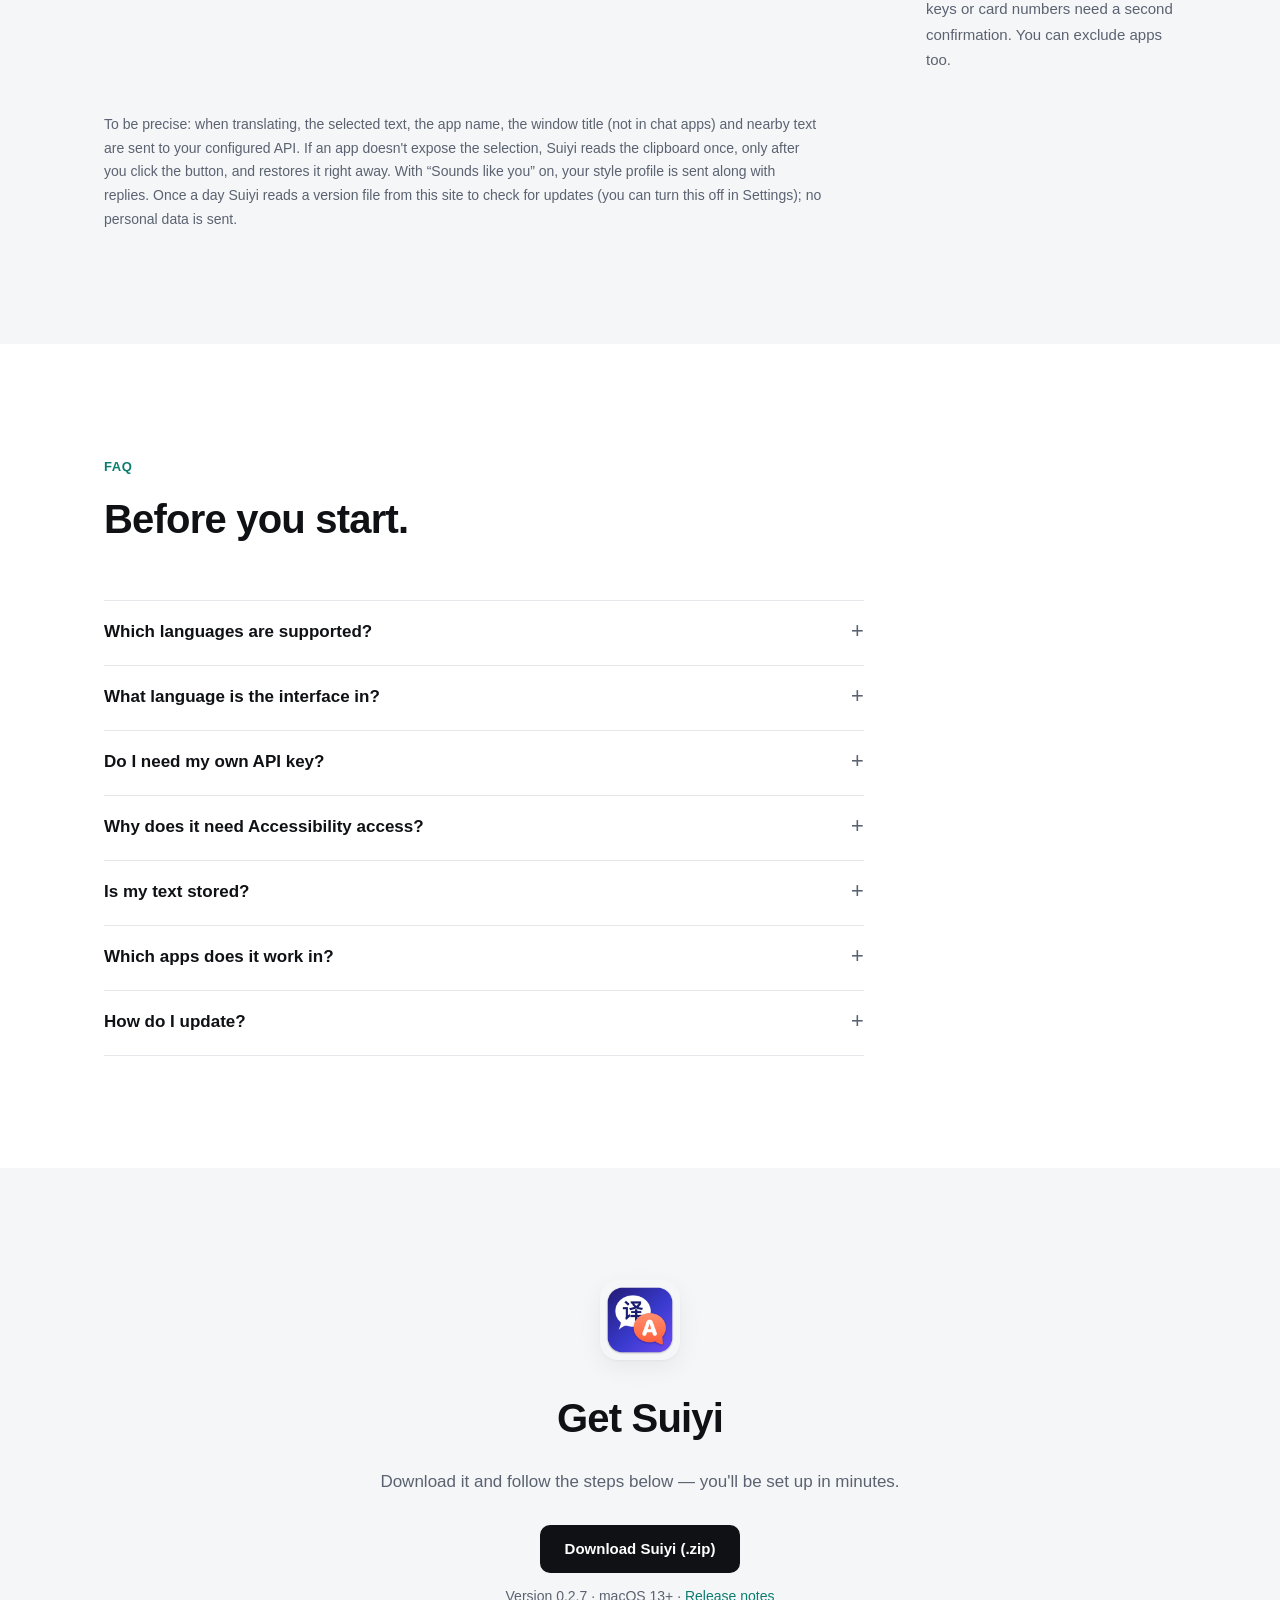
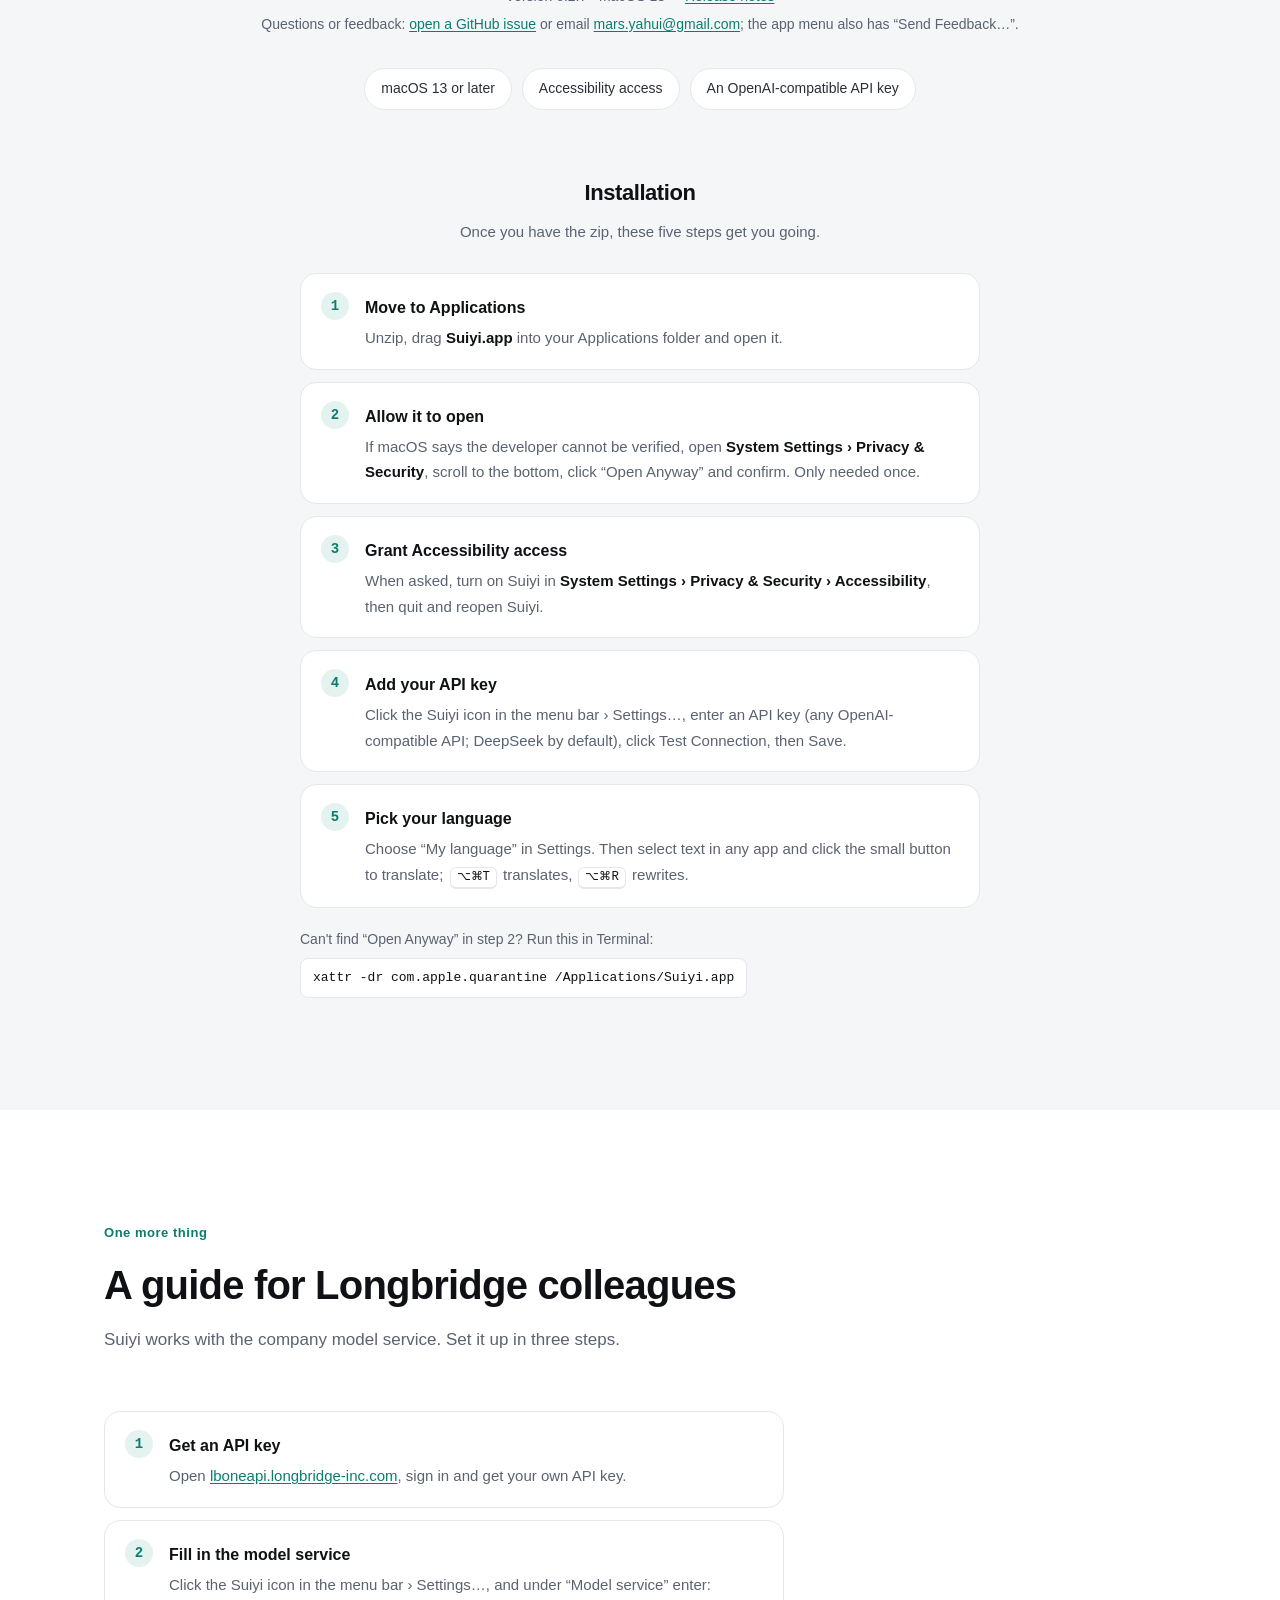
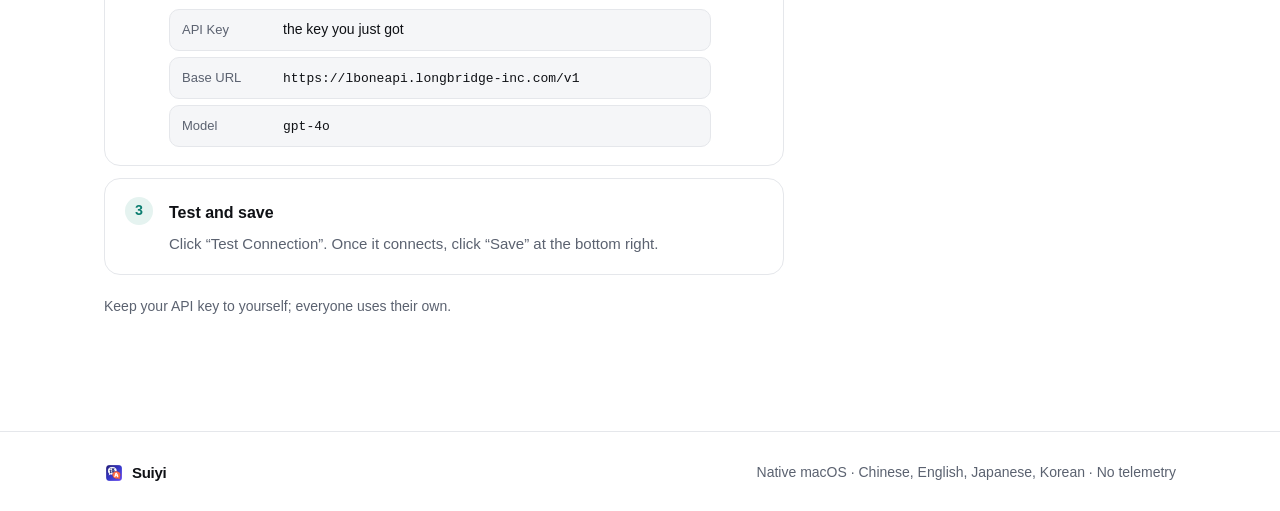
==== commit 572009c5: "Merge pull request #15 from mars16881688/release-0.2.7 官网与 latest.json 更新到 0.2.7" ====
--- a/en/index.html
+++ b/en/index.html
@@ -351,6 +351,22 @@
         </div>
       </div>
     </section>
+    <!-- One more thing -->
+    <section class="section lb-guide" id="longbridge" aria-labelledby="longbridge-title">
+      <div class="container">
+        <div class="section-head">
+          <p class="eyebrow">One more thing</p>
+          <h2 id="longbridge-title">A guide for Longbridge colleagues</h2>
+          <p class="section-sub">Suiyi works with the company model service. Set it up in three steps.</p>
+        </div>
+        <ol class="install-steps">
+            <li><span class="step-n">1</span><div><h4>Get an API key</h4><p>Open <a href="https://lboneapi.longbridge-inc.com/">lboneapi.longbridge-inc.com</a>, sign in and get your own API key.</p></div></li>
+            <li><span class="step-n">2</span><div><h4>Fill in the model service</h4><p>Click the Suiyi icon in the menu bar › Settings…, and under “Model service” enter:</p><ul class="lb-fields"><li><span class="lb-k">API Key</span><span class="lb-v">the key you just got</span></li><li><span class="lb-k">Base URL</span><span class="lb-v"><code>https://lboneapi.longbridge-inc.com/v1</code></span></li><li><span class="lb-k">Model</span><span class="lb-v"><code>gpt-4o</code></span></li></ul></div></li>
+            <li><span class="step-n">3</span><div><h4>Test and save</h4><p>Click “Test Connection”. Once it connects, click “Save” at the bottom right.</p></div></li>
+        </ol>
+        <p class="fineprint">Keep your API key to yourself; everyone uses their own.</p>
+      </div>
+    </section>
   </main>
 
   <footer class="site-footer">
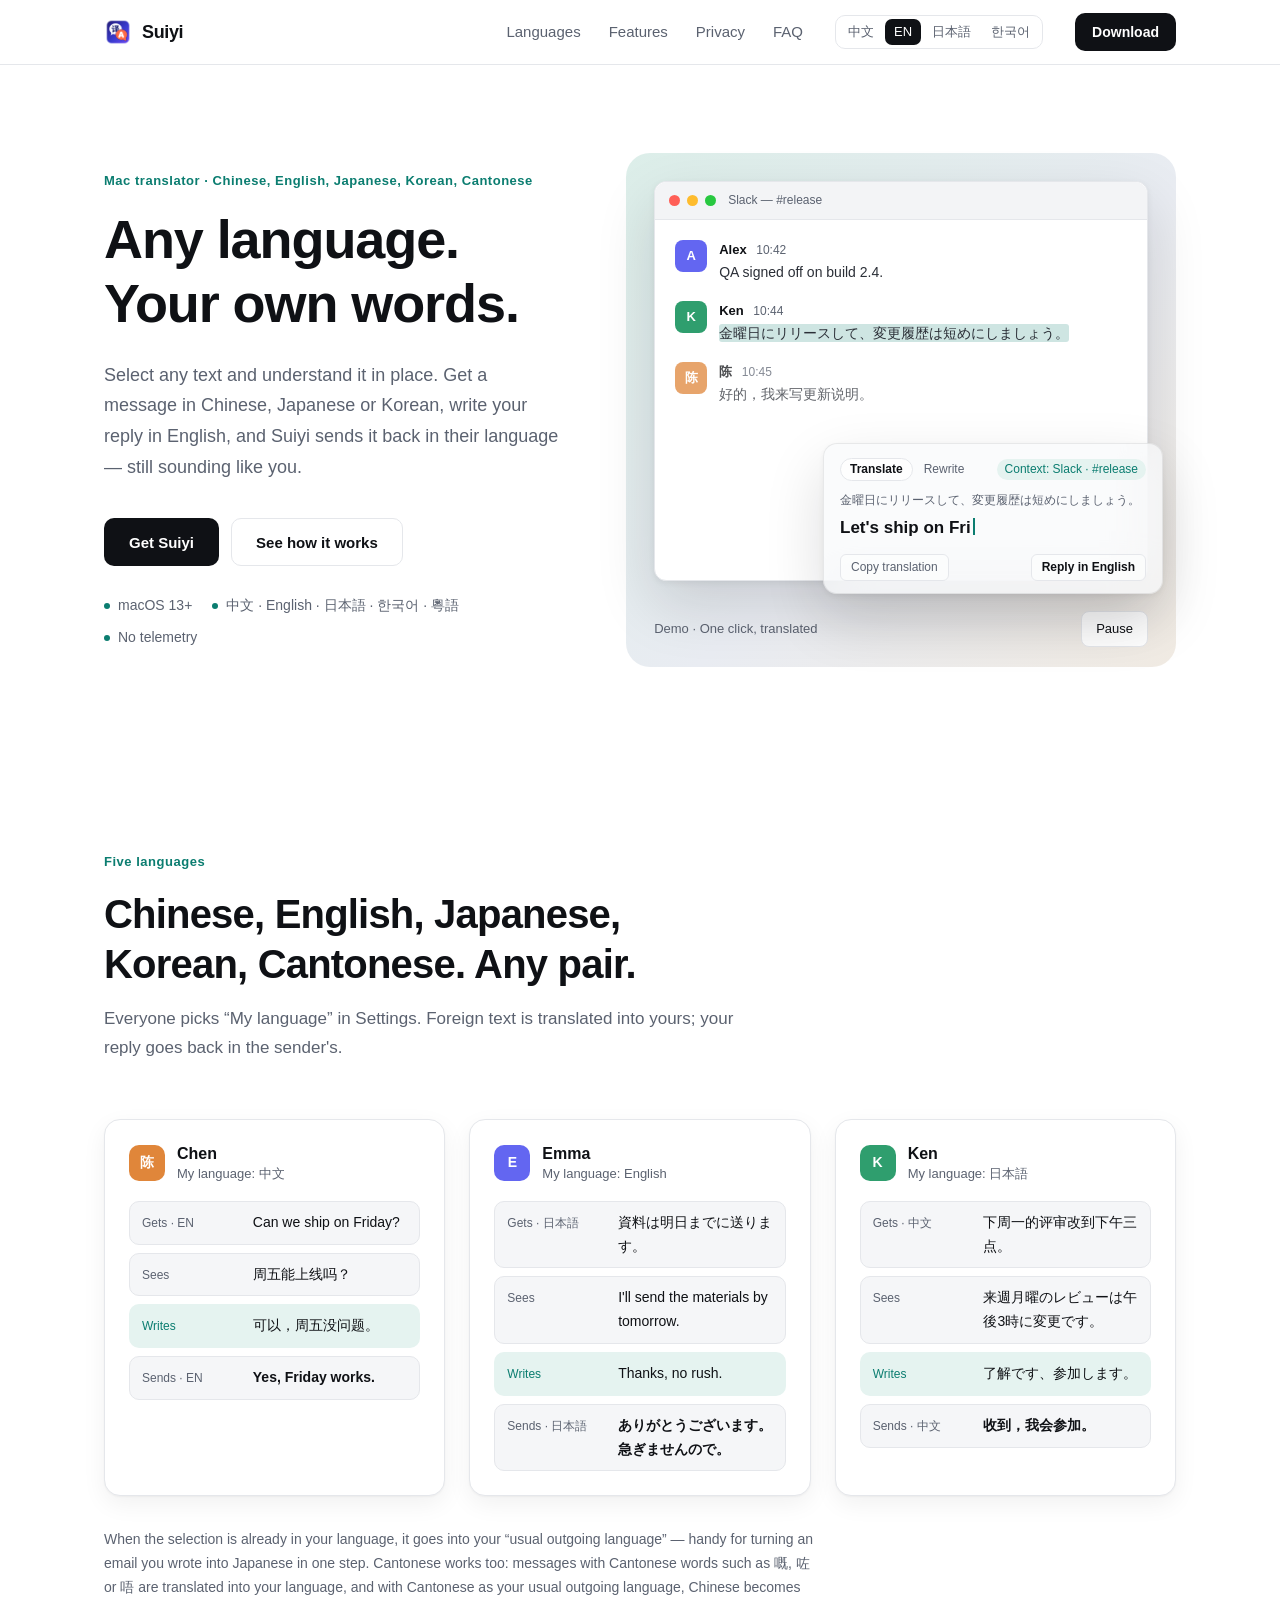
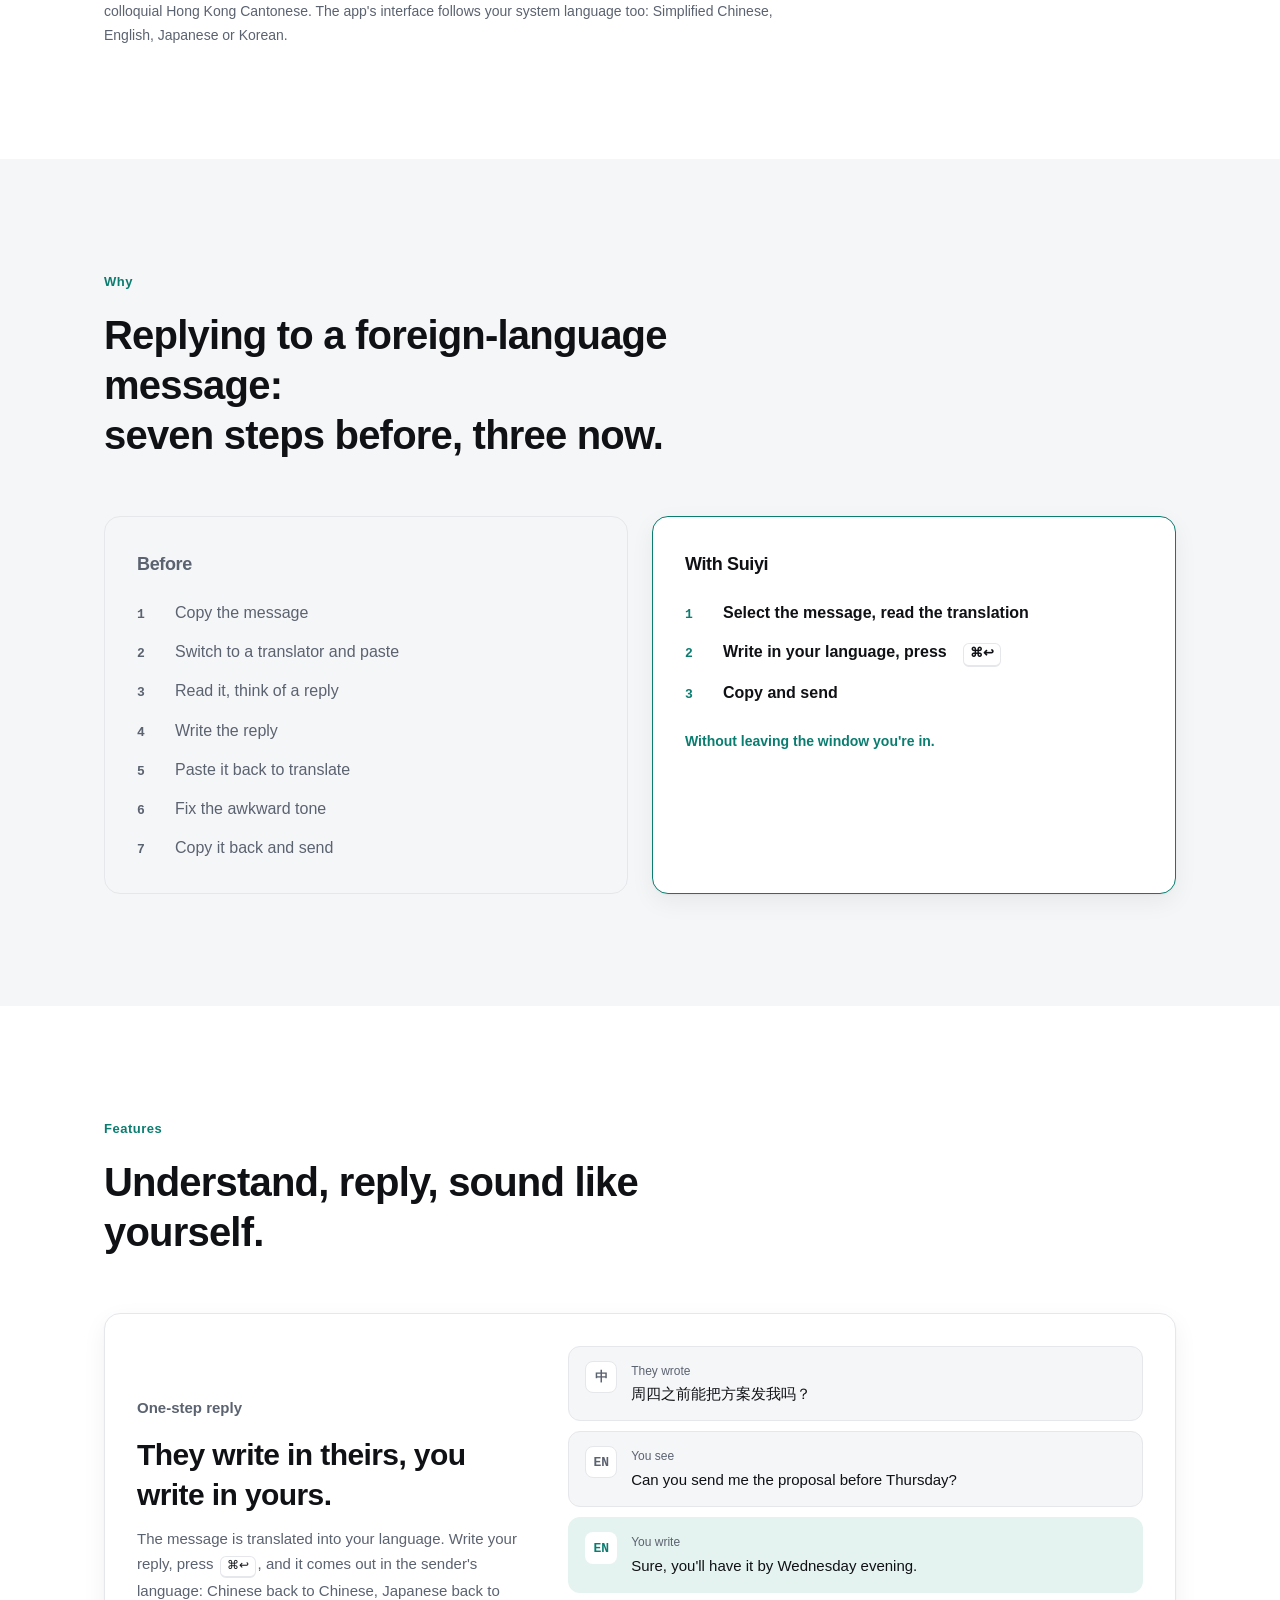
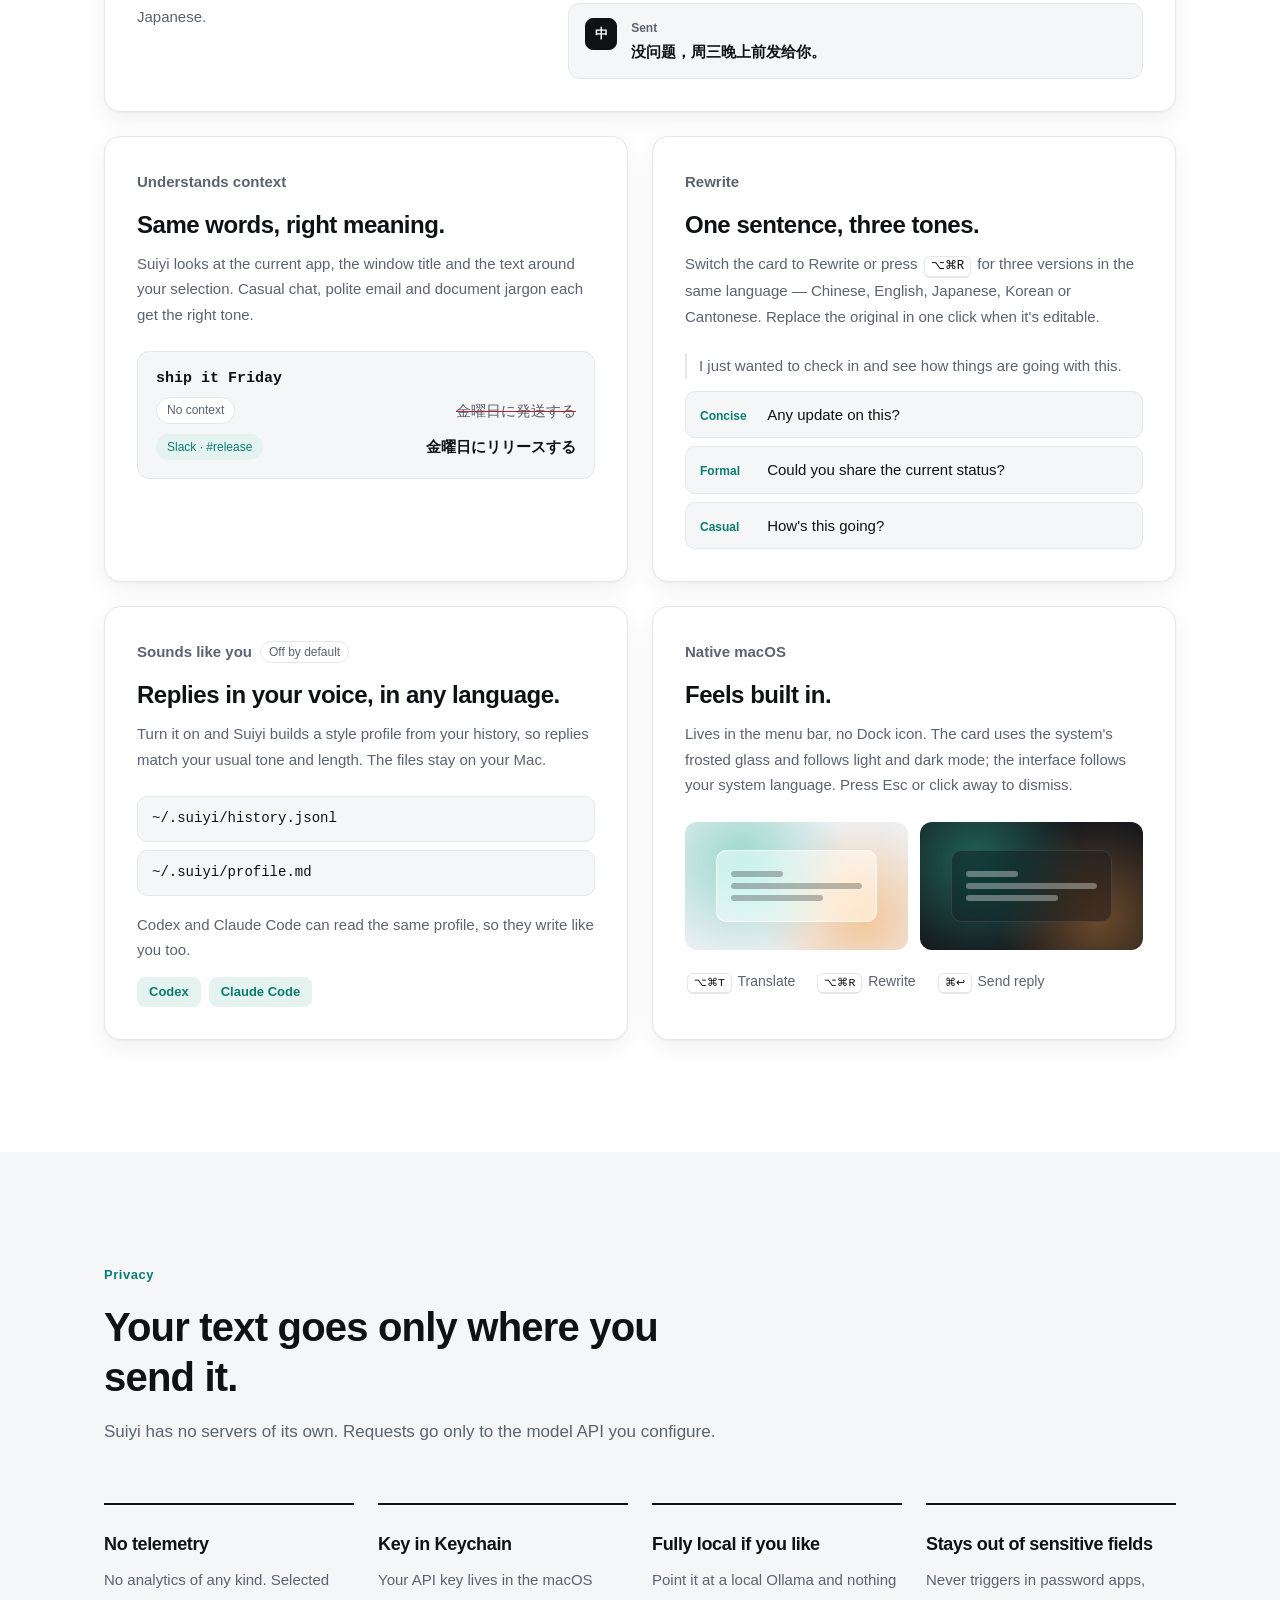
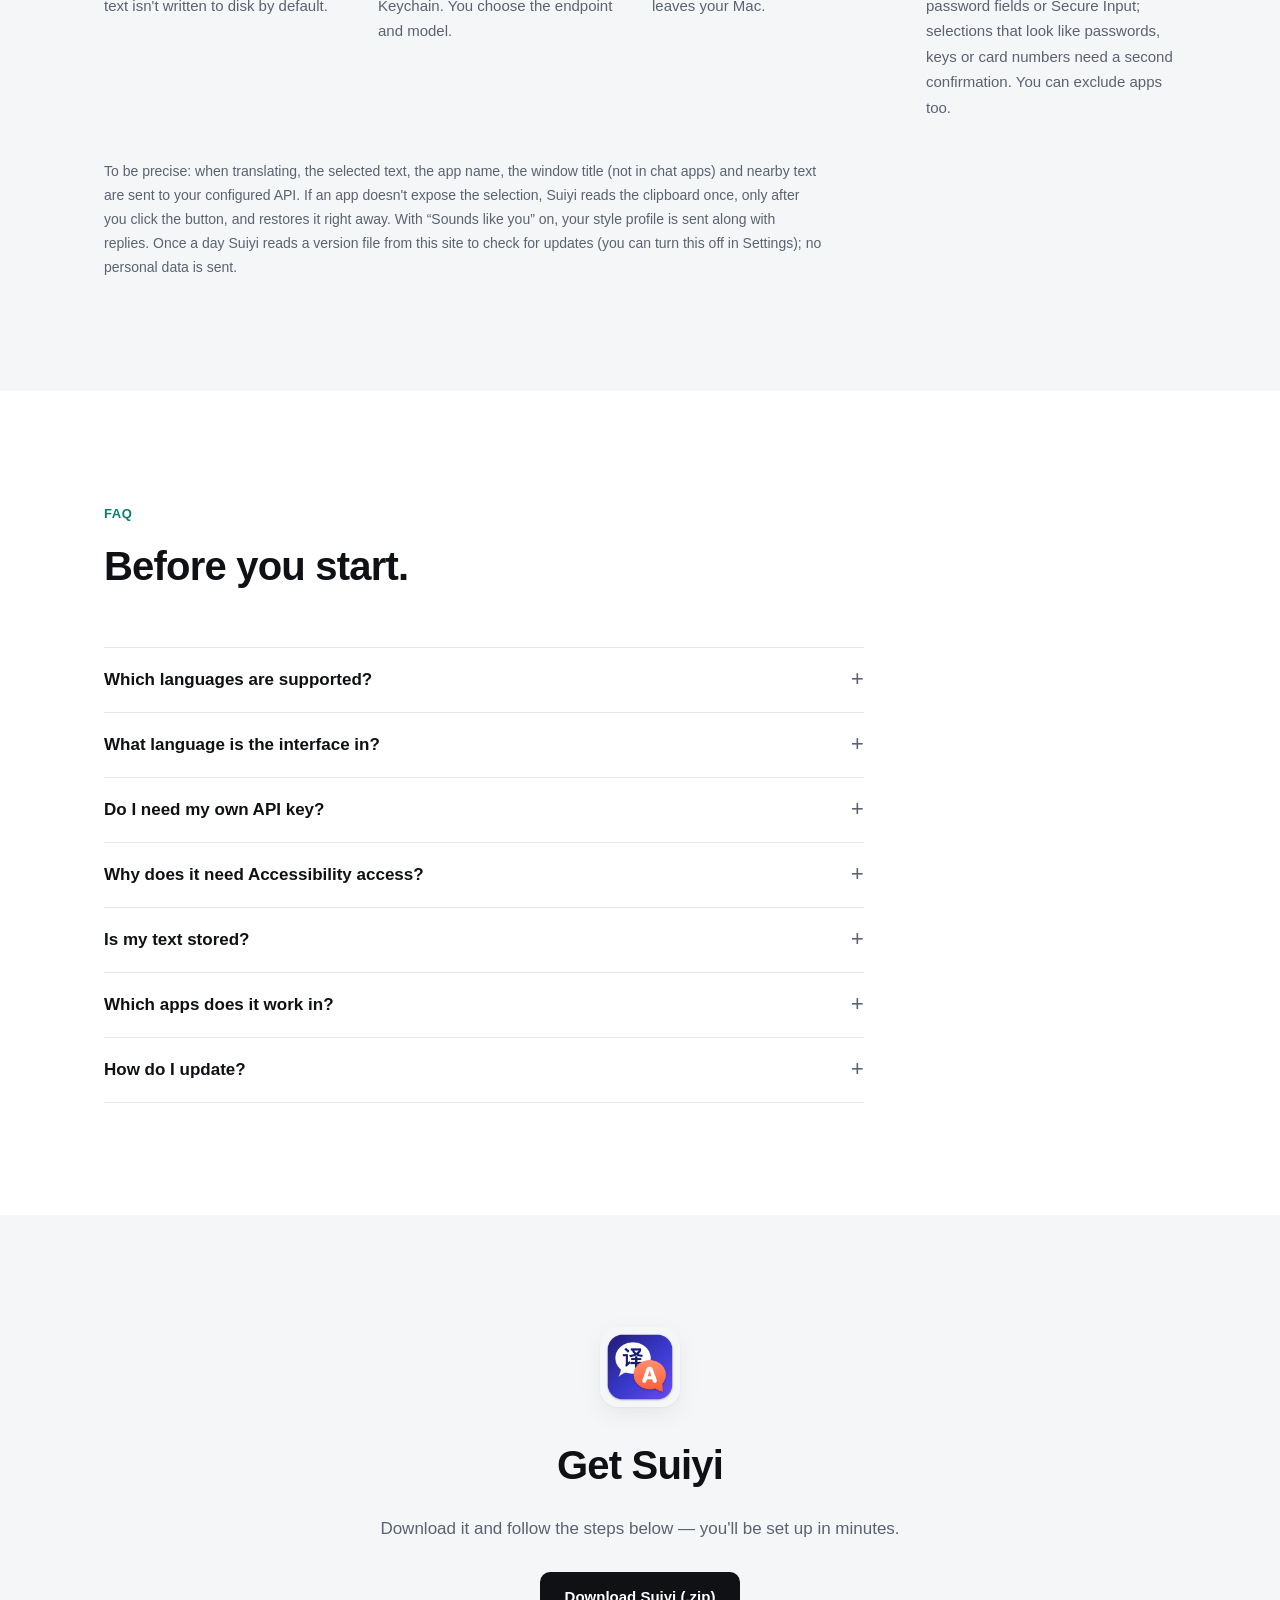
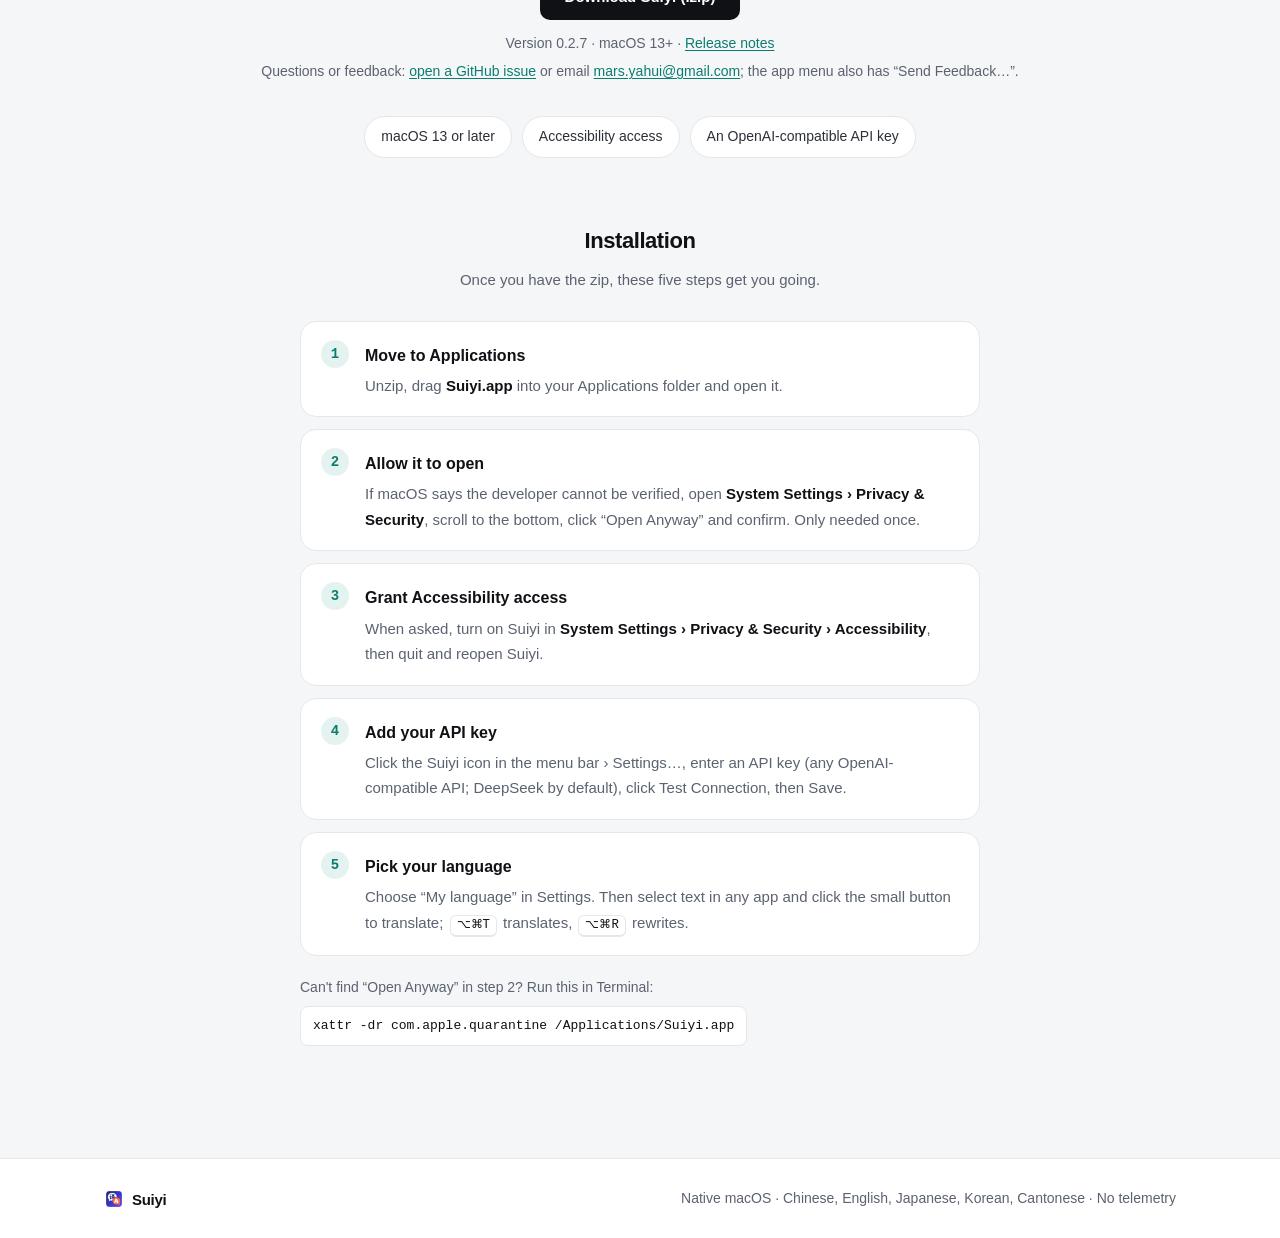
==== commit 3f90833f: "官网文案加入粤语（四种语言）" ====
--- a/en/index.html
+++ b/en/index.html
@@ -6,8 +6,8 @@
   <meta name="color-scheme" content="light dark">
   <meta name="theme-color" content="#ffffff" media="(prefers-color-scheme: light)">
   <meta name="theme-color" content="#0c0d10" media="(prefers-color-scheme: dark)">
-  <title>Suiyi — Translate anything on your Mac · Chinese, English, Japanese, Korean</title>
-  <meta name="description" content="Suiyi is a menu bar translator for Mac. Translate between Chinese, English, Japanese and Korean wherever you select text, and reply in your own language — it goes out in the sender's. No telemetry.">
+  <title>Suiyi — Translate anything on your Mac · Chinese, English, Japanese, Korean, Cantonese</title>
+  <meta name="description" content="Suiyi is a menu bar translator for Mac. Translate between Chinese, English, Japanese, Korean and Cantonese wherever you select text, and reply in your own language — it goes out in the sender's. No telemetry.">
   <link rel="alternate" hreflang="zh-CN" href="https://mars16881688.github.io/fanyi-site/">
   <link rel="alternate" hreflang="en" href="https://mars16881688.github.io/fanyi-site/en/">
   <link rel="alternate" hreflang="ja" href="https://mars16881688.github.io/fanyi-site/ja/">
@@ -16,7 +16,7 @@
   <meta property="og:type" content="website">
   <meta property="og:locale" content="en_US">
   <meta property="og:title" content="Suiyi — Translate anything on your Mac">
-  <meta property="og:description" content="Chinese, English, Japanese and Korean, any pair. Read and reply in your own language. Native macOS, no telemetry.">
+  <meta property="og:description" content="Chinese, English, Japanese, Korean and Cantonese, any pair. Read and reply in your own language. Native macOS, no telemetry.">
   <meta property="og:url" content="https://mars16881688.github.io/fanyi-site/en/">
   <meta property="og:image" content="https://mars16881688.github.io/fanyi-site/assets/icon-512.png">
   <link rel="icon" type="image/png" href="../assets/favicon-64.png">
@@ -51,7 +51,7 @@
     <section class="hero" id="top" aria-labelledby="hero-title">
       <div class="container hero-grid">
         <div class="hero-copy">
-          <p class="eyebrow">Mac translator · Chinese, English, Japanese, Korean</p>
+          <p class="eyebrow">Mac translator · Chinese, English, Japanese, Korean, Cantonese</p>
           <h1 id="hero-title"><span class="line">Any language.</span><span class="line">Your own words.</span></h1>
           <p class="lede">Select any text and understand it in place. Get a message in Chinese, Japanese or Korean, write your reply in English, and Suiyi sends it back in their language — still sounding like you.</p>
           <div class="hero-actions">
@@ -60,7 +60,7 @@
           </div>
           <ul class="hero-meta" aria-label="At a glance">
             <li>macOS 13+</li>
-            <li>中文 · English · 日本語 · 한국어</li>
+            <li>中文 · English · 日本語 · 한국어 · 粵語</li>
             <li>No telemetry</li>
           </ul>
         </div>
@@ -114,8 +114,8 @@
     <section class="section" id="languages" aria-labelledby="languages-title">
       <div class="container">
         <div class="section-head">
-          <p class="eyebrow">Four languages</p>
-          <h2 id="languages-title">Chinese, English, Japanese, Korean. Any pair.</h2>
+          <p class="eyebrow">Five languages</p>
+          <h2 id="languages-title">Chinese, English, Japanese, Korean, Cantonese. Any pair.</h2>
           <p class="section-sub">Everyone picks “My language” in Settings. Foreign text is translated into yours; your reply goes back in the sender's.</p>
         </div>
         <ul class="people">
@@ -147,7 +147,7 @@
             </ol>
           </li>
         </ul>
-        <p class="fineprint">When the selection is already in your language, it goes into your “usual outgoing language” — handy for turning an email you wrote into Japanese in one step. The app's interface follows your system language too: Simplified Chinese, English, Japanese or Korean.</p>
+        <p class="fineprint">When the selection is already in your language, it goes into your “usual outgoing language” — handy for turning an email you wrote into Japanese in one step. Cantonese works too: messages with Cantonese words such as 嘅, 咗 or 唔 are translated into your language, and with Cantonese as your usual outgoing language, Chinese becomes colloquial Hong Kong Cantonese. The app's interface follows your system language too: Simplified Chinese, English, Japanese or Korean.</p>
       </div>
     </section>
 
@@ -224,7 +224,7 @@
           <article class="feature">
             <p class="tag">Rewrite</p>
             <h3>One sentence, three tones.</h3>
-            <p>Switch the card to Rewrite or press <kbd>⌥⌘R</kbd> for three versions in the same language — Chinese, English, Japanese or Korean. Replace the original in one click when it's editable.</p>
+            <p>Switch the card to Rewrite or press <kbd>⌥⌘R</kbd> for three versions in the same language — Chinese, English, Japanese, Korean or Cantonese. Replace the original in one click when it's editable.</p>
             <p class="rw-src">I just wanted to check in and see how things are going with this.</p>
             <ul class="rewrite" aria-label="Three rewritten versions">
               <li><span>Concise</span>Any update on this?</li>
@@ -293,7 +293,7 @@
         <div class="faq">
           <details>
             <summary>Which languages are supported?</summary>
-            <p>Any pair of Chinese, English, Japanese and Korean. Pick “My language” in Settings: foreign text goes into your language, your language goes into your “usual outgoing language”, and replies go back in the sender's language. Other languages such as French or German can be translated into your language too.</p>
+            <p>Any pair of Chinese, English, Japanese, Korean and Cantonese. Pick “My language” in Settings: foreign text goes into your language, your language goes into your “usual outgoing language”, and replies go back in the sender's language. Other languages such as French or German can be translated into your language too.</p>
           </details>
           <details>
             <summary>What language is the interface in?</summary>
@@ -351,28 +351,12 @@
         </div>
       </div>
     </section>
-    <!-- One more thing -->
-    <section class="section lb-guide" id="longbridge" aria-labelledby="longbridge-title">
-      <div class="container">
-        <div class="section-head">
-          <p class="eyebrow">One more thing</p>
-          <h2 id="longbridge-title">A guide for Longbridge colleagues</h2>
-          <p class="section-sub">Suiyi works with the company model service. Set it up in three steps.</p>
-        </div>
-        <ol class="install-steps">
-            <li><span class="step-n">1</span><div><h4>Get an API key</h4><p>Open <a href="https://lboneapi.longbridge-inc.com/">lboneapi.longbridge-inc.com</a>, sign in and get your own API key.</p></div></li>
-            <li><span class="step-n">2</span><div><h4>Fill in the model service</h4><p>Click the Suiyi icon in the menu bar › Settings…, and under “Model service” enter:</p><ul class="lb-fields"><li><span class="lb-k">API Key</span><span class="lb-v">the key you just got</span></li><li><span class="lb-k">Base URL</span><span class="lb-v"><code>https://lboneapi.longbridge-inc.com/v1</code></span></li><li><span class="lb-k">Model</span><span class="lb-v"><code>gpt-4o</code></span></li></ul></div></li>
-            <li><span class="step-n">3</span><div><h4>Test and save</h4><p>Click “Test Connection”. Once it connects, click “Save” at the bottom right.</p></div></li>
-        </ol>
-        <p class="fineprint">Keep your API key to yourself; everyone uses their own.</p>
-      </div>
-    </section>
   </main>
 
   <footer class="site-footer">
     <div class="container footer-inner">
       <span class="brand brand-sm"><img src="../assets/favicon-64.png" width="20" height="20" alt="">Suiyi</span>
-      <span>Native macOS · Chinese, English, Japanese, Korean · No telemetry</span>
+      <span>Native macOS · Chinese, English, Japanese, Korean, Cantonese · No telemetry</span>
     </div>
   </footer>
 </body>
--- a/styles.css
+++ b/styles.css
@@ -380,16 +380,6 @@
 .install-fallback { margin-top: 20px; font-size: 14px; color: var(--muted); }
 .install-fallback code { display: inline-block; margin-top: 6px; padding: 8px 12px; border-radius: 8px; background: var(--card); border: 1px solid var(--line); color: var(--ink); font-size: 13px; overflow-wrap: anywhere; }
 
-/* One more thing：Longbridge 指引 */
-.lb-guide .install-steps { max-width: 680px; margin-top: 0; }
-.lb-guide .install-steps a { color: var(--accent); text-decoration: underline; text-underline-offset: 2px; }
-.lb-fields { display: grid; gap: 6px; margin-top: 12px; }
-.lb-fields li { display: grid; grid-template-columns: 6.5em minmax(0, 1fr); gap: 10px; align-items: baseline; padding: 8px 12px; border-radius: 10px; background: var(--bg-alt); border: 1px solid var(--line); font-size: 14px; }
-.lb-k { color: var(--muted); font-size: 13px; }
-.lb-v { color: var(--ink); overflow-wrap: anywhere; }
-.lb-v code { font-size: 13px; }
-.lb-guide .fineprint { margin-top: 20px; }
-
 /* 页脚 */
 .site-footer { border-top: 1px solid var(--line); padding: 28px 0; font-size: 14px; color: var(--muted); }
 .footer-inner { display: flex; justify-content: space-between; align-items: center; gap: 16px; flex-wrap: wrap; }
@@ -410,7 +400,6 @@
   .nav { gap: 16px; height: 56px; }
   .nav-links { display: none; }
   .lang-switch { margin-left: auto; }
-  .lb-fields li { grid-template-columns: minmax(0, 1fr); gap: 2px; }
   .lang-switch a { padding: 3px 6px; }
   /* Four language labels need the room: the header keeps only the icon. */
   .nav > .brand span { position: absolute; width: 1px; height: 1px; overflow: hidden; clip: rect(0 0 0 0); white-space: nowrap; }
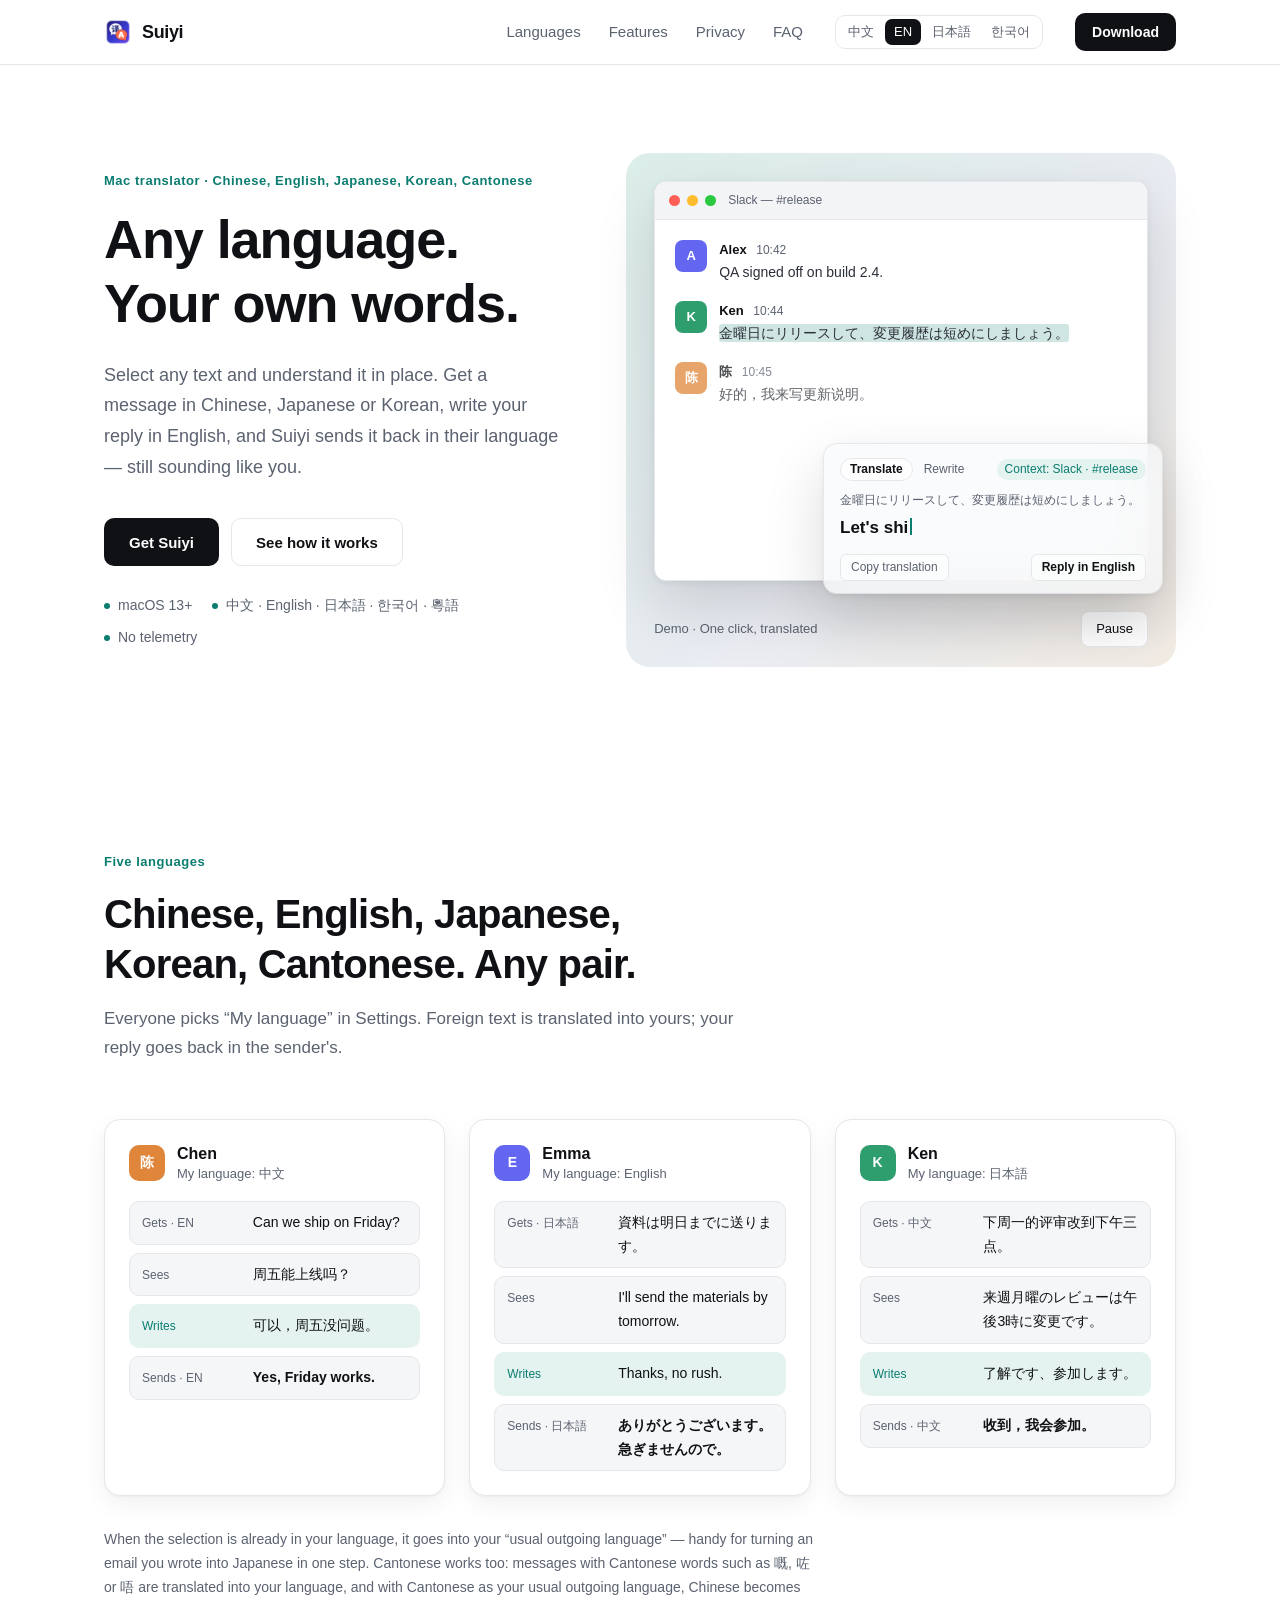
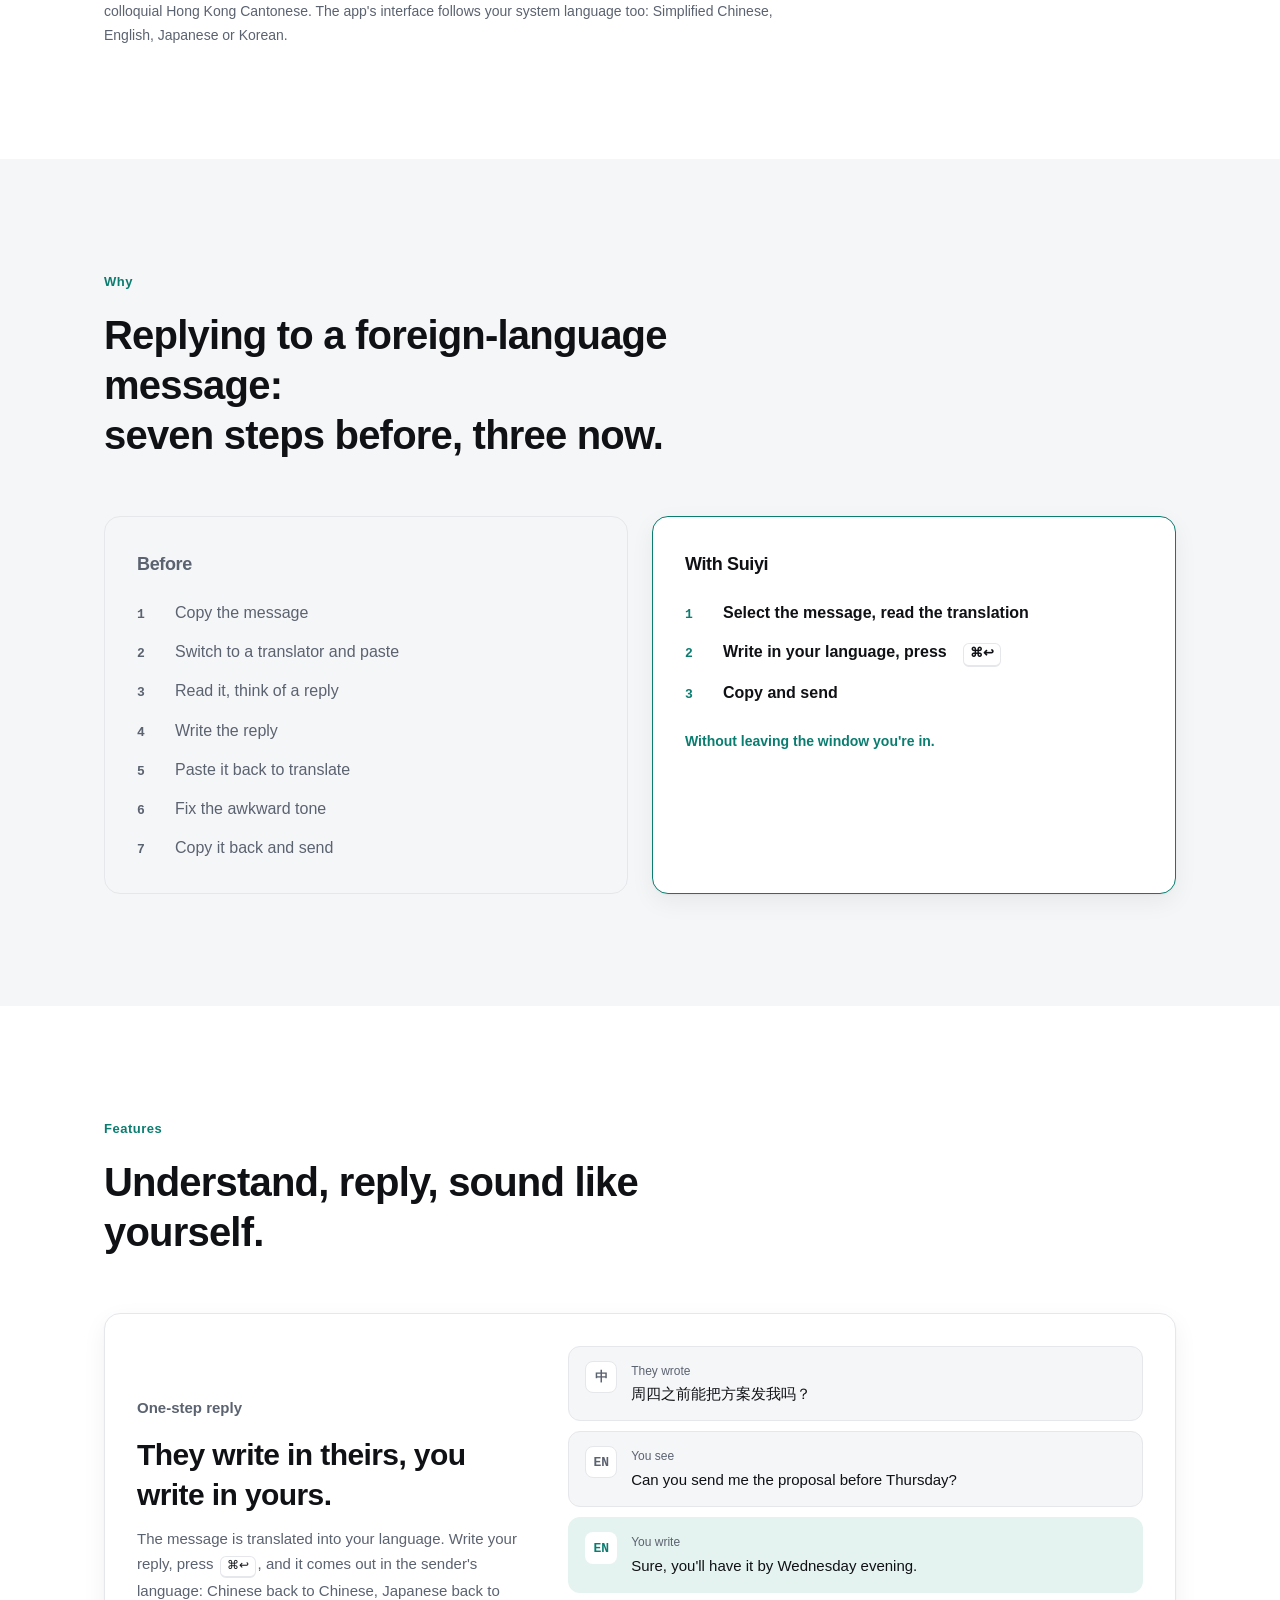
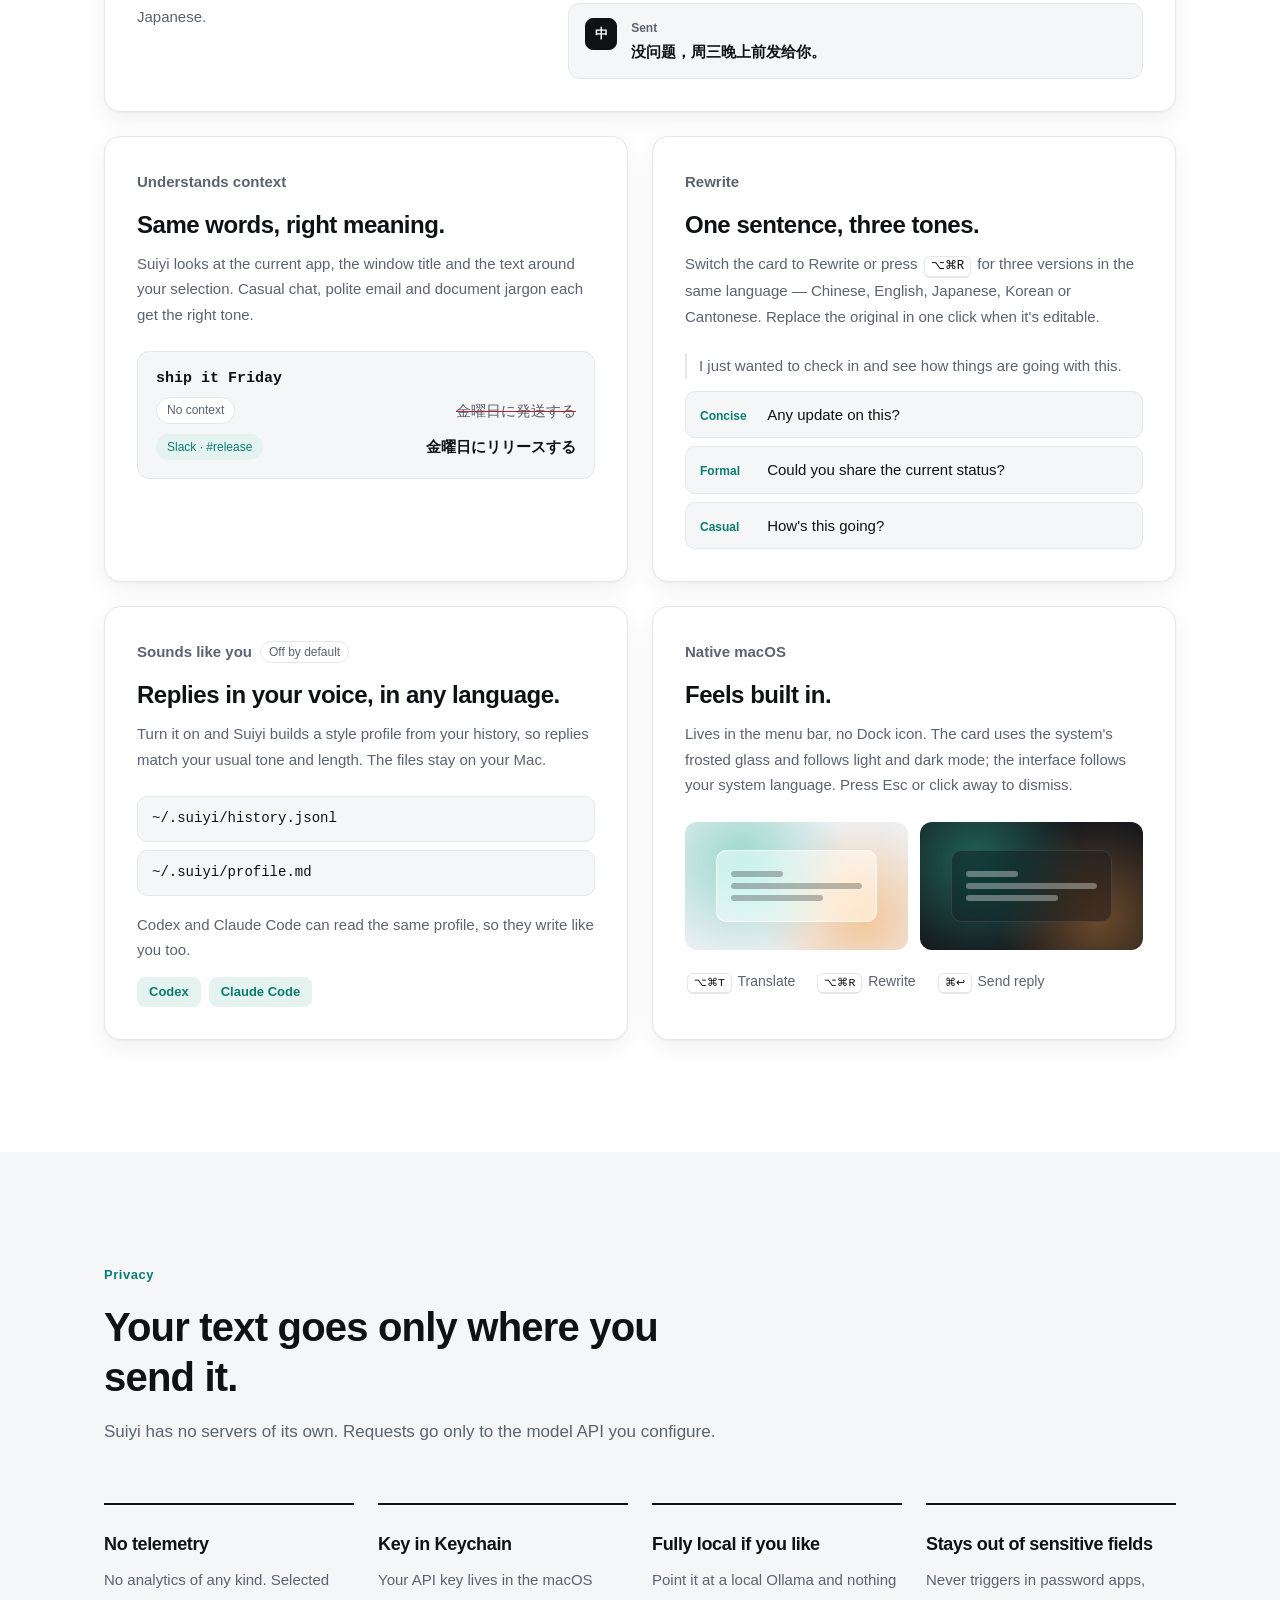
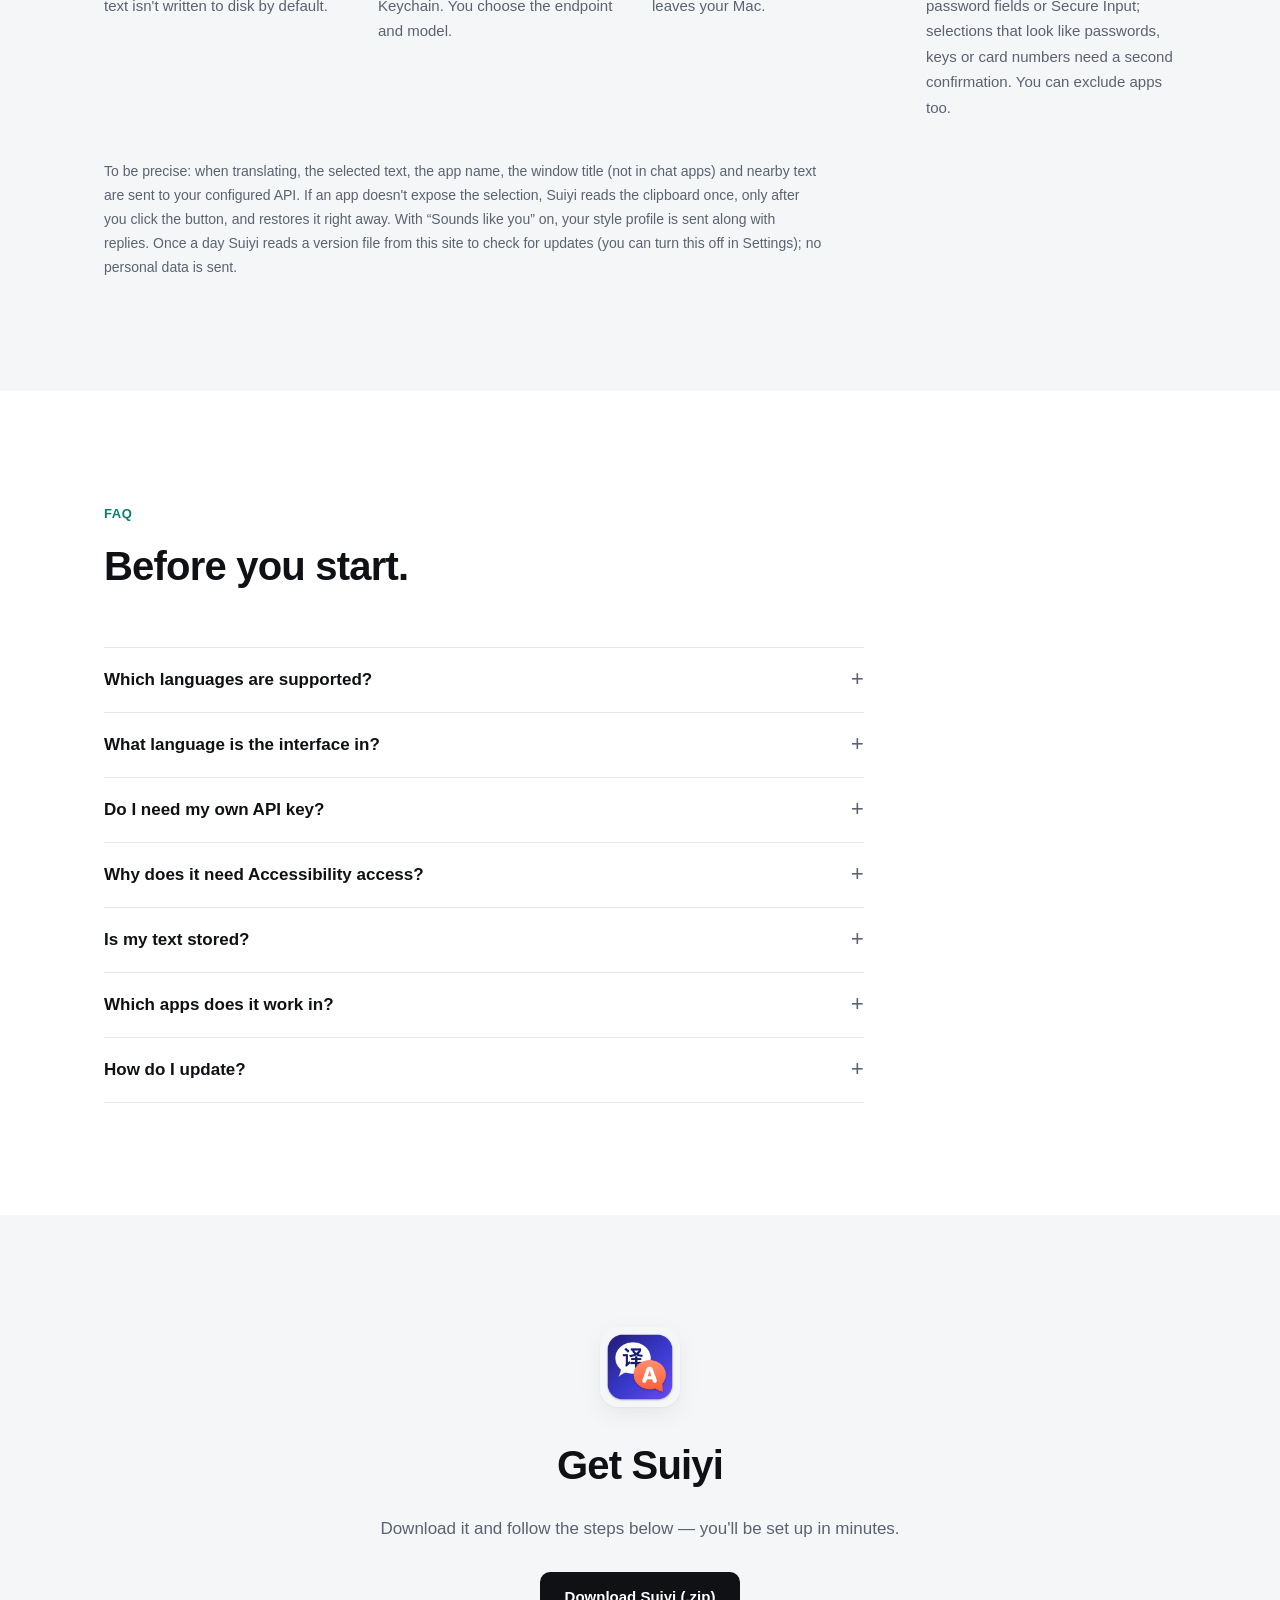
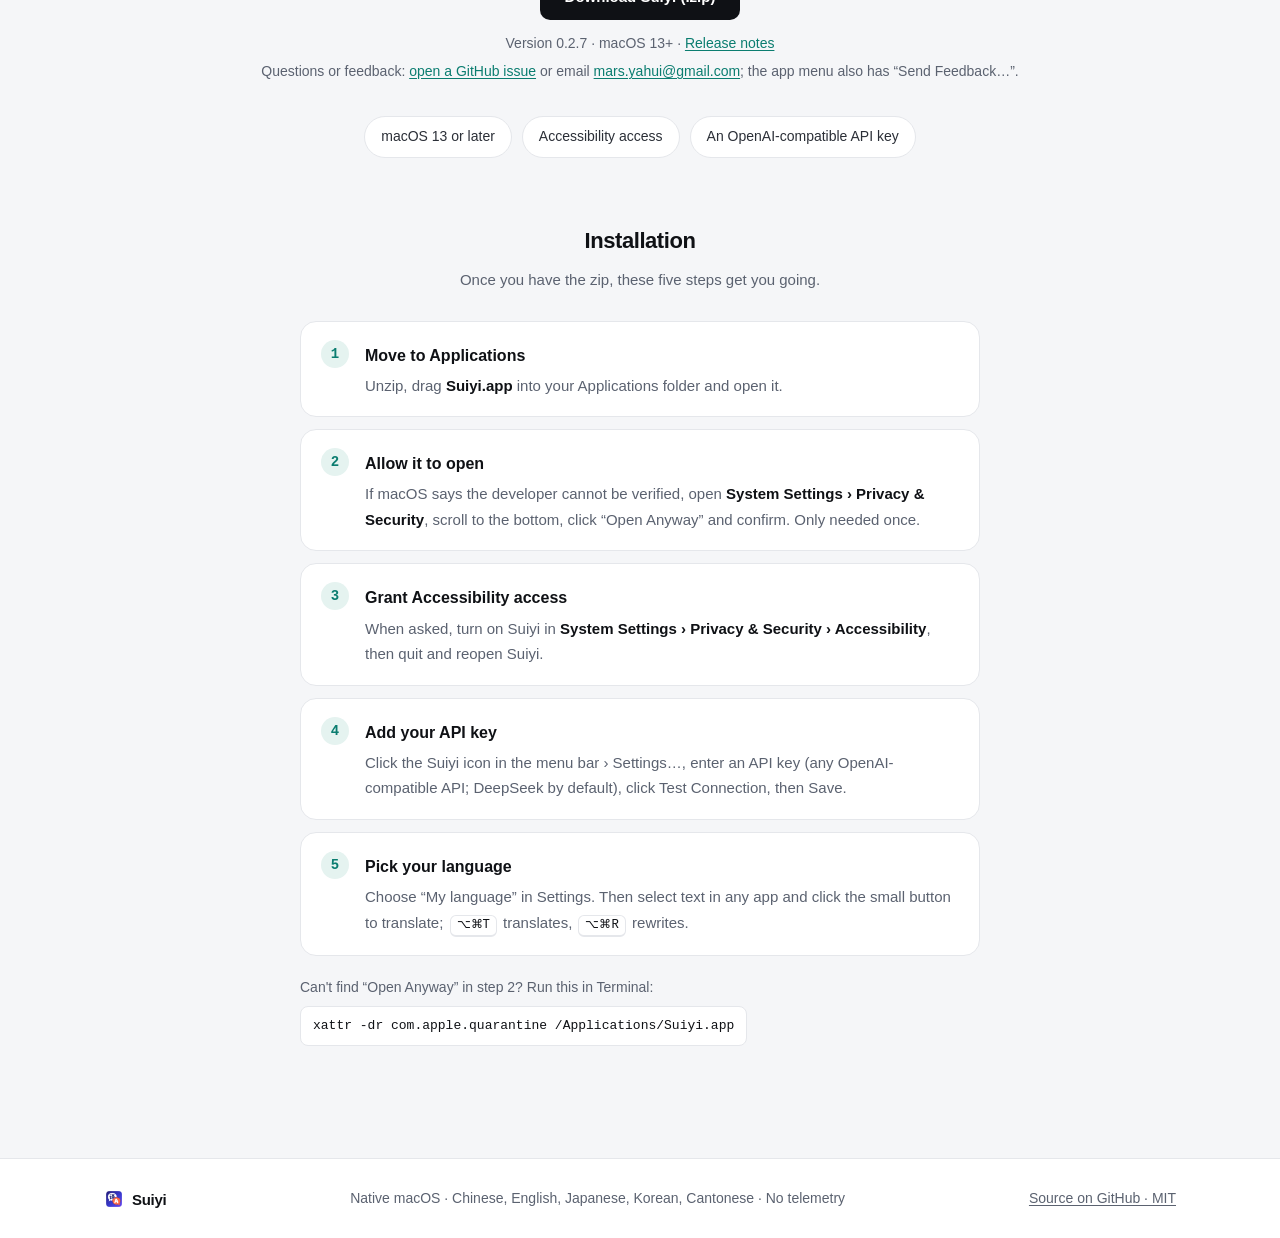
==== commit 412441da: "官网加源码链接、结构化数据、llms.txt 和 sitemap" ====
--- a/en/index.html
+++ b/en/index.html
@@ -22,6 +22,34 @@
   <link rel="icon" type="image/png" href="../assets/favicon-64.png">
   <link rel="apple-touch-icon" href="../assets/apple-touch-icon.png">
   <link rel="stylesheet" href="../styles.css">
+  <script type="application/ld+json">
+{
+    "@context": "https://schema.org",
+    "@type": "SoftwareApplication",
+    "name": "Suiyi",
+    "alternateName": [
+      "随译",
+      "Suiyi"
+    ],
+    "applicationCategory": "UtilitiesApplication",
+    "operatingSystem": "macOS 13 or later",
+    "description": "A menu bar translator for Mac. Translates any pair of Chinese, English, Japanese, Korean and Cantonese where you select text, and writes your reply in the sender's language. Free and open source; uses your own model API key; no telemetry.",
+    "url": "https://mars16881688.github.io/fanyi-site/en/",
+    "inLanguage": "en",
+    "image": "https://mars16881688.github.io/fanyi-site/assets/icon-512.png",
+    "downloadUrl": "https://github.com/mars16881688/fanyi-site/releases/latest",
+    "license": "https://opensource.org/licenses/MIT",
+    "isAccessibleForFree": true,
+    "offers": {
+      "@type": "Offer",
+      "price": "0",
+      "priceCurrency": "USD"
+    },
+    "sameAs": [
+      "https://github.com/mars16881688/fanyi"
+    ]
+  }
+  </script>
   <script src="../main.js" defer></script>
 </head>
 <body>
@@ -357,6 +385,7 @@
     <div class="container footer-inner">
       <span class="brand brand-sm"><img src="../assets/favicon-64.png" width="20" height="20" alt="">Suiyi</span>
       <span>Native macOS · Chinese, English, Japanese, Korean, Cantonese · No telemetry</span>
+      <a class="footer-link" href="https://github.com/mars16881688/fanyi">Source on GitHub · MIT</a>
     </div>
   </footer>
 </body>
--- a/styles.css
+++ b/styles.css
@@ -385,6 +385,8 @@
 .footer-inner { display: flex; justify-content: space-between; align-items: center; gap: 16px; flex-wrap: wrap; }
 .brand-sm { font-size: 15px; gap: 8px; }
 .brand-sm img { border-radius: 5px; }
+.footer-link { color: var(--muted); text-decoration: underline; text-underline-offset: 2px; }
+.footer-link:hover { color: var(--accent); }
 
 /* ---------- Responsive ---------- */
 @media (max-width: 960px) {
